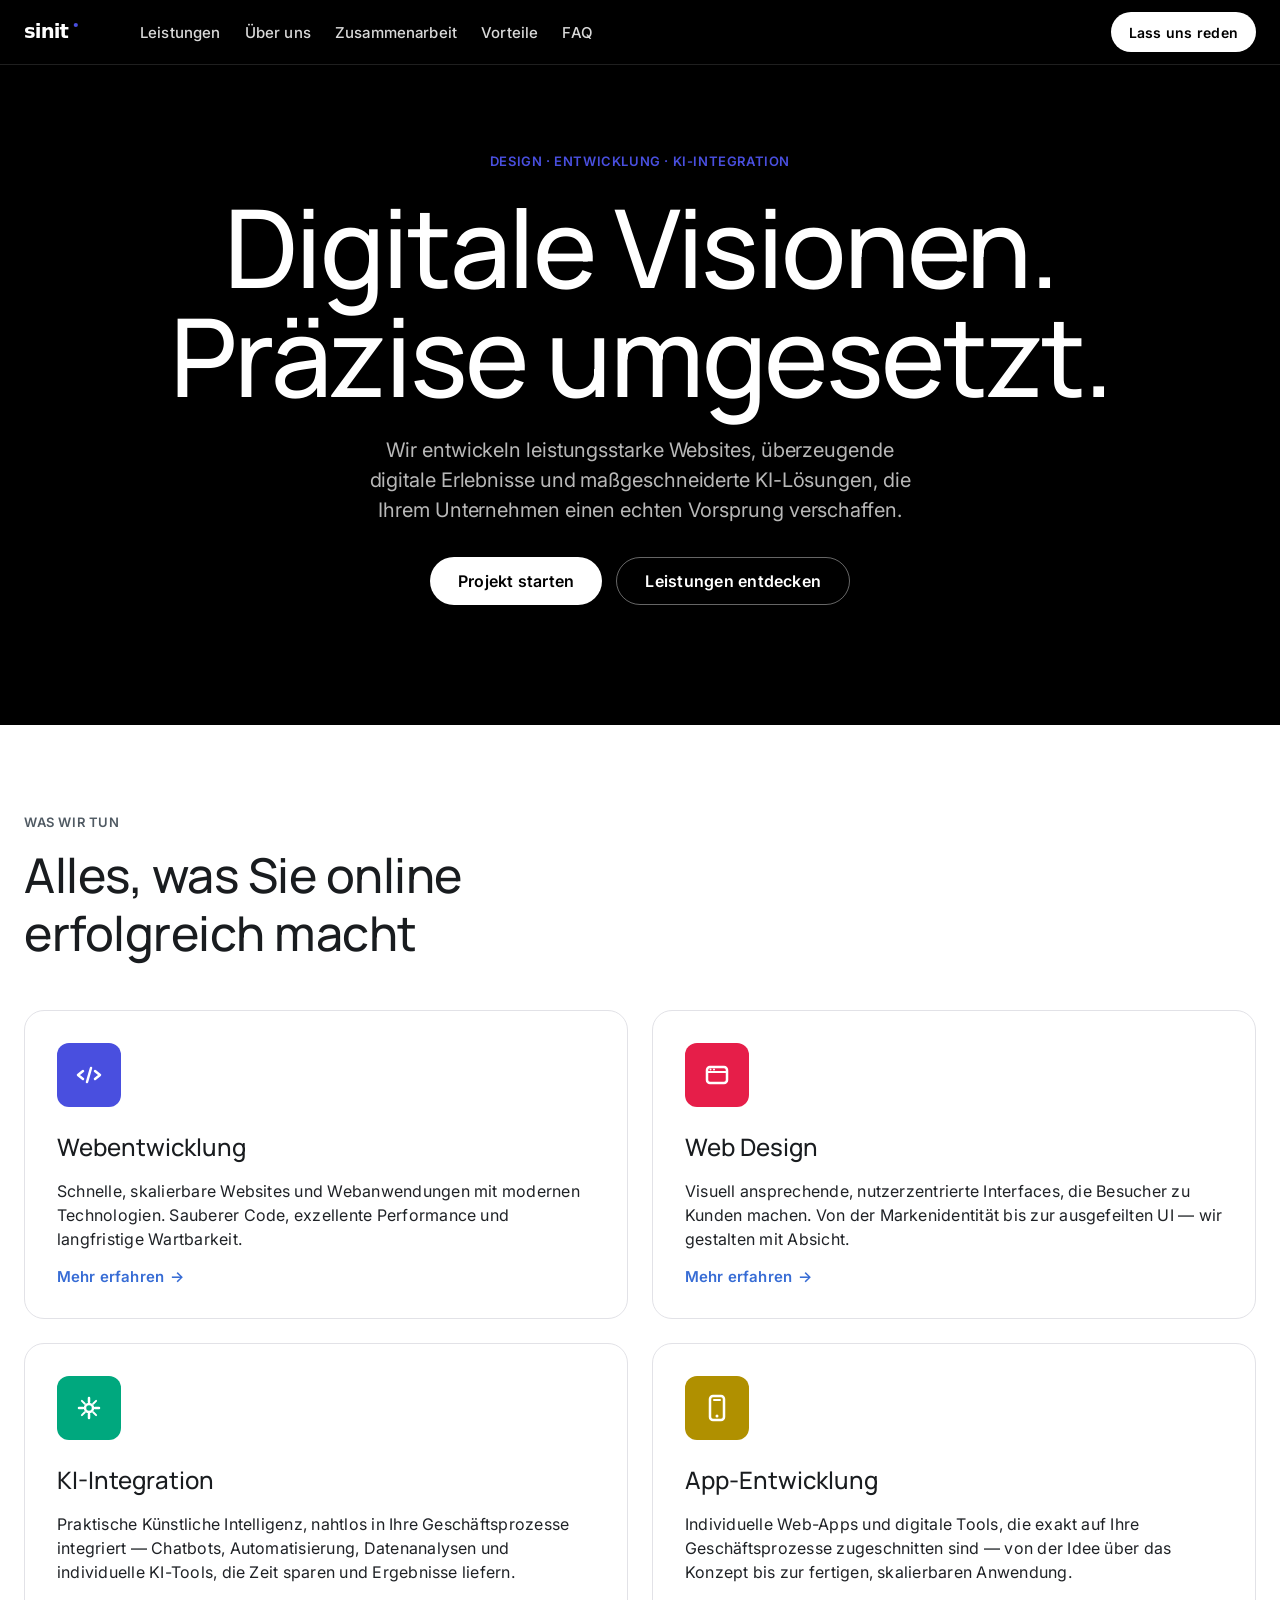
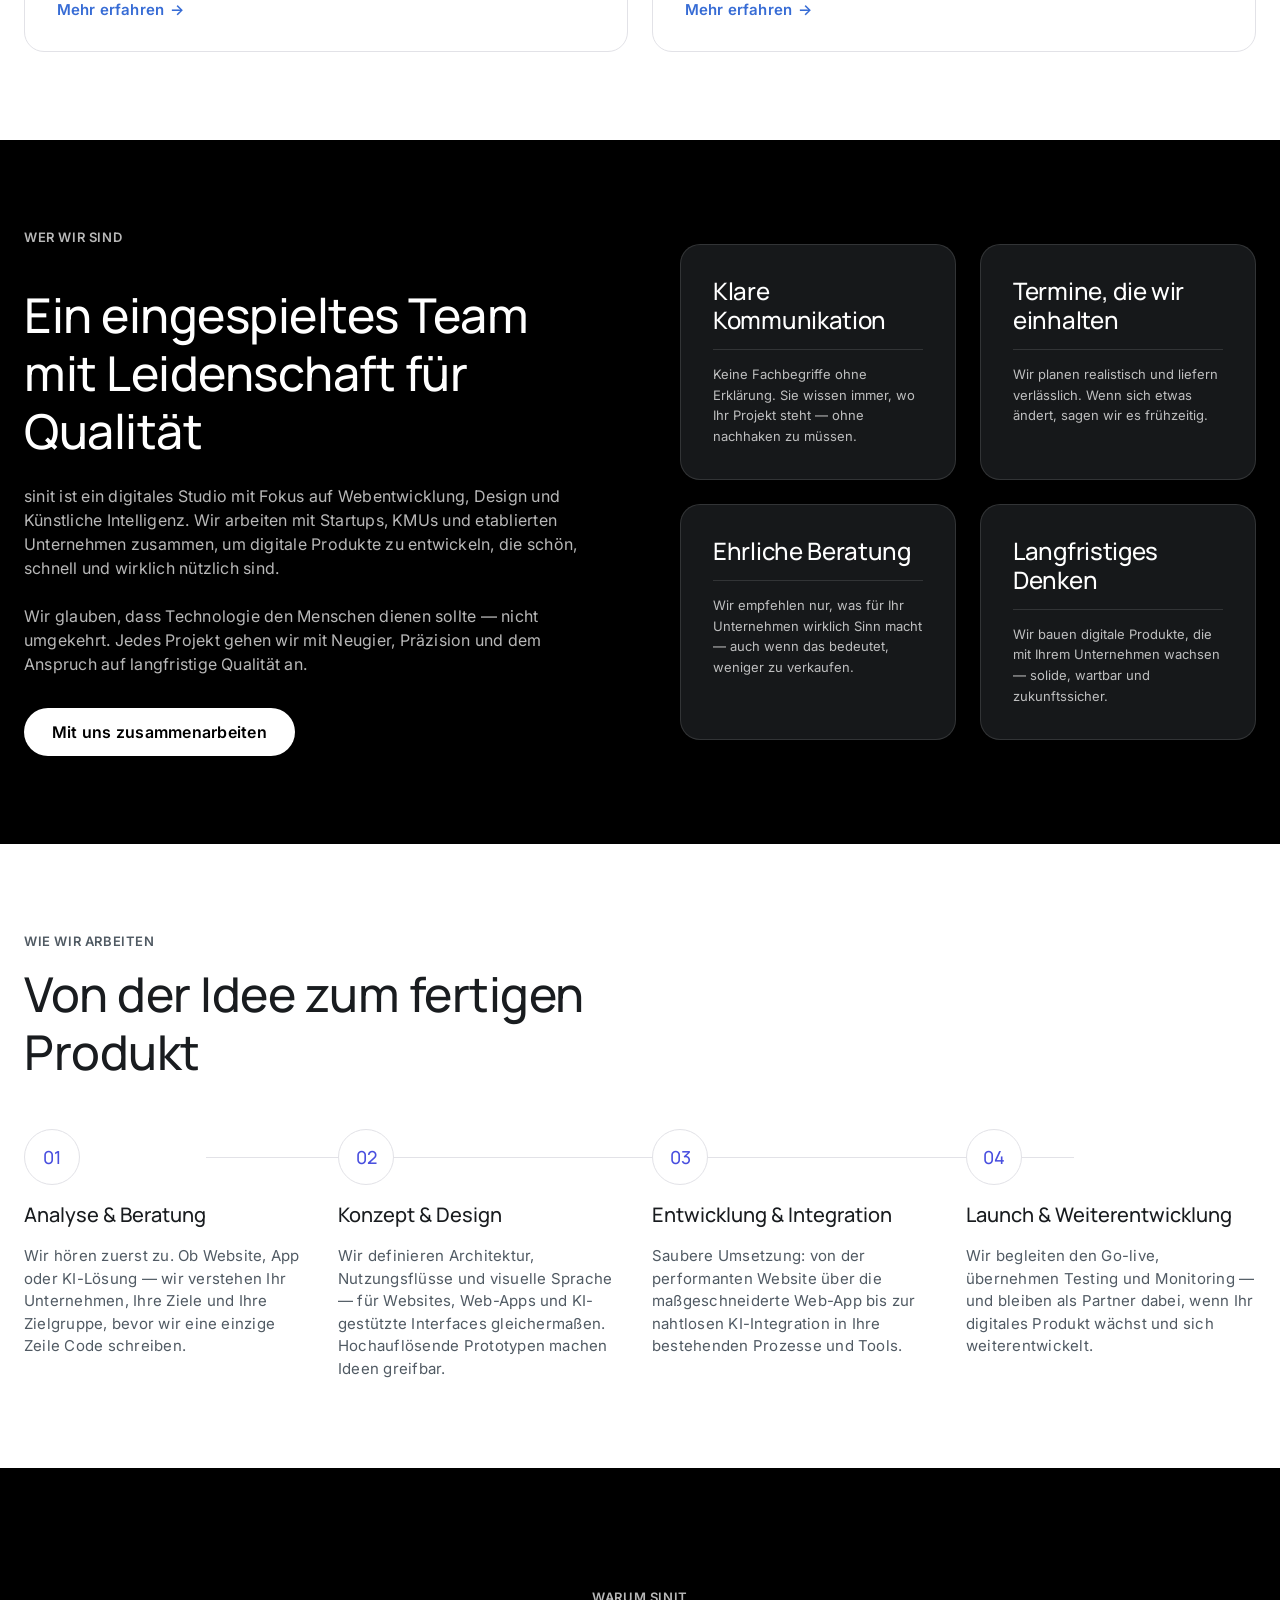
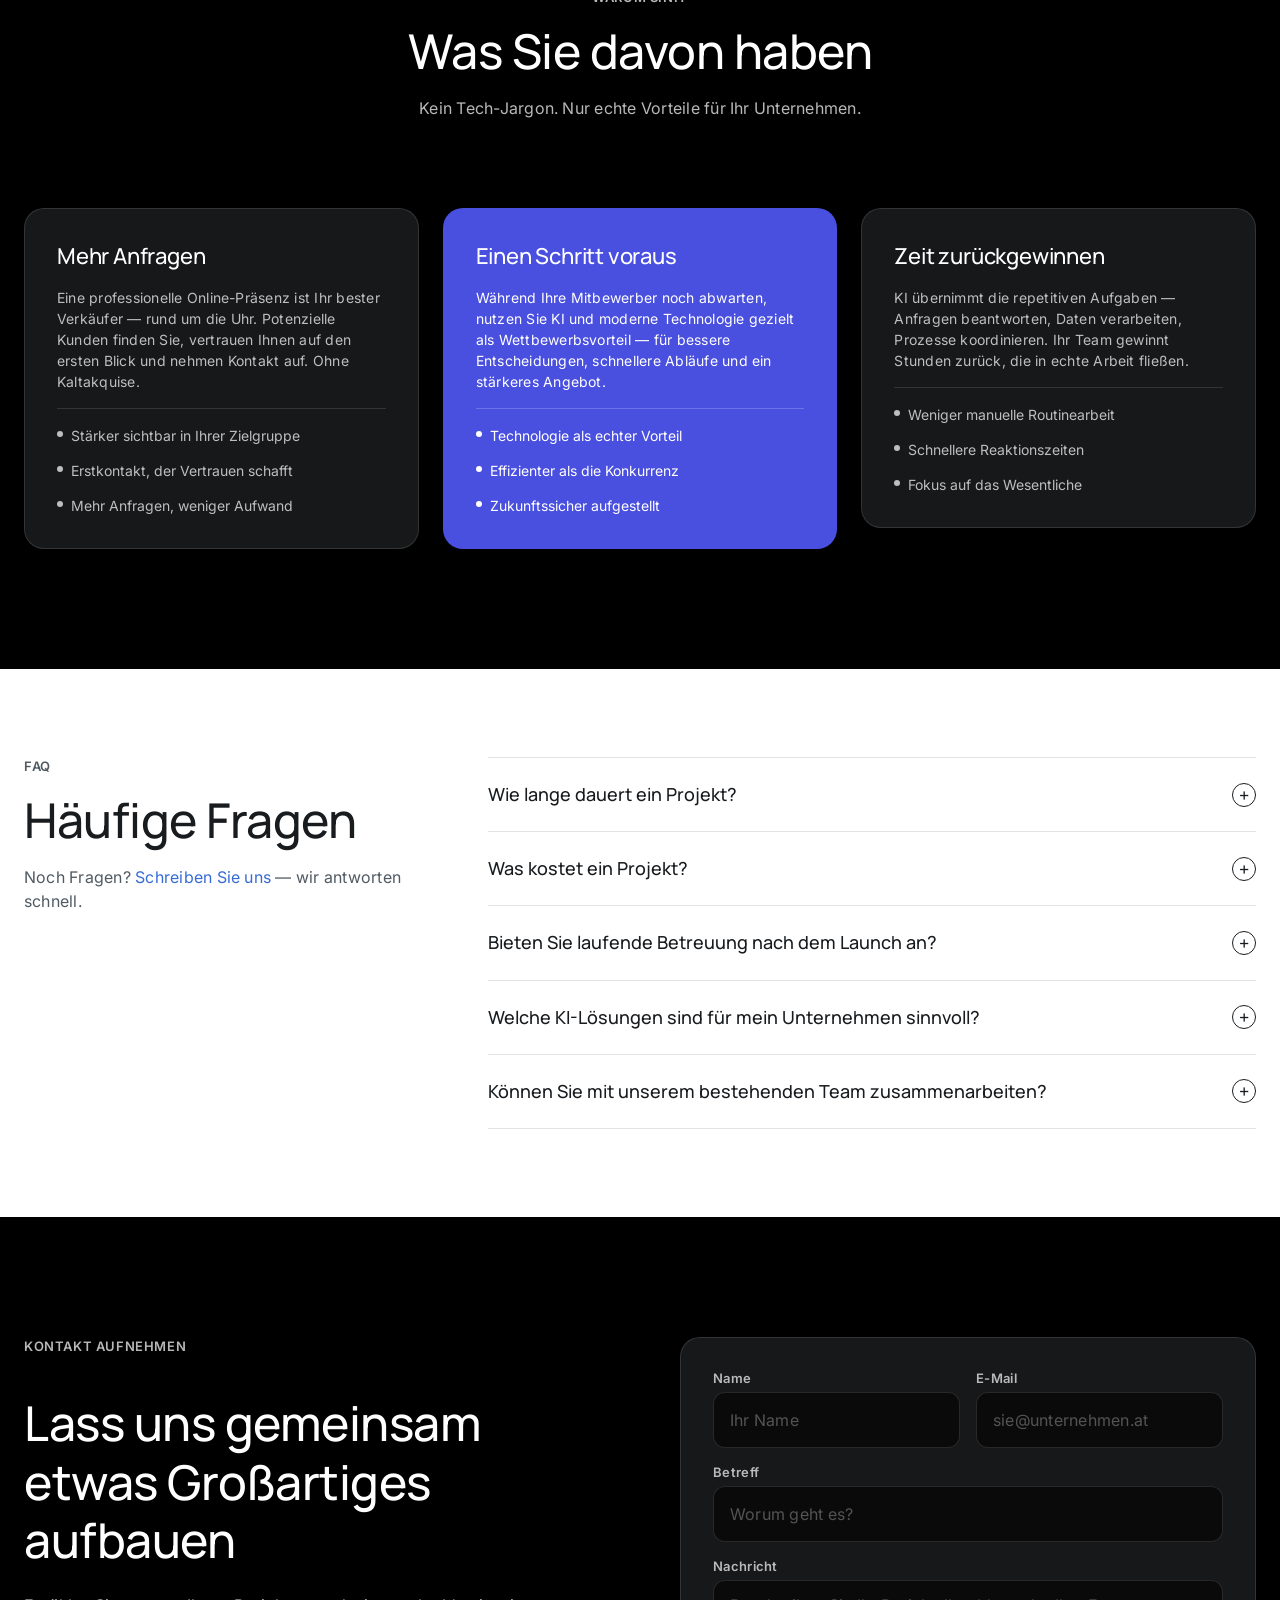
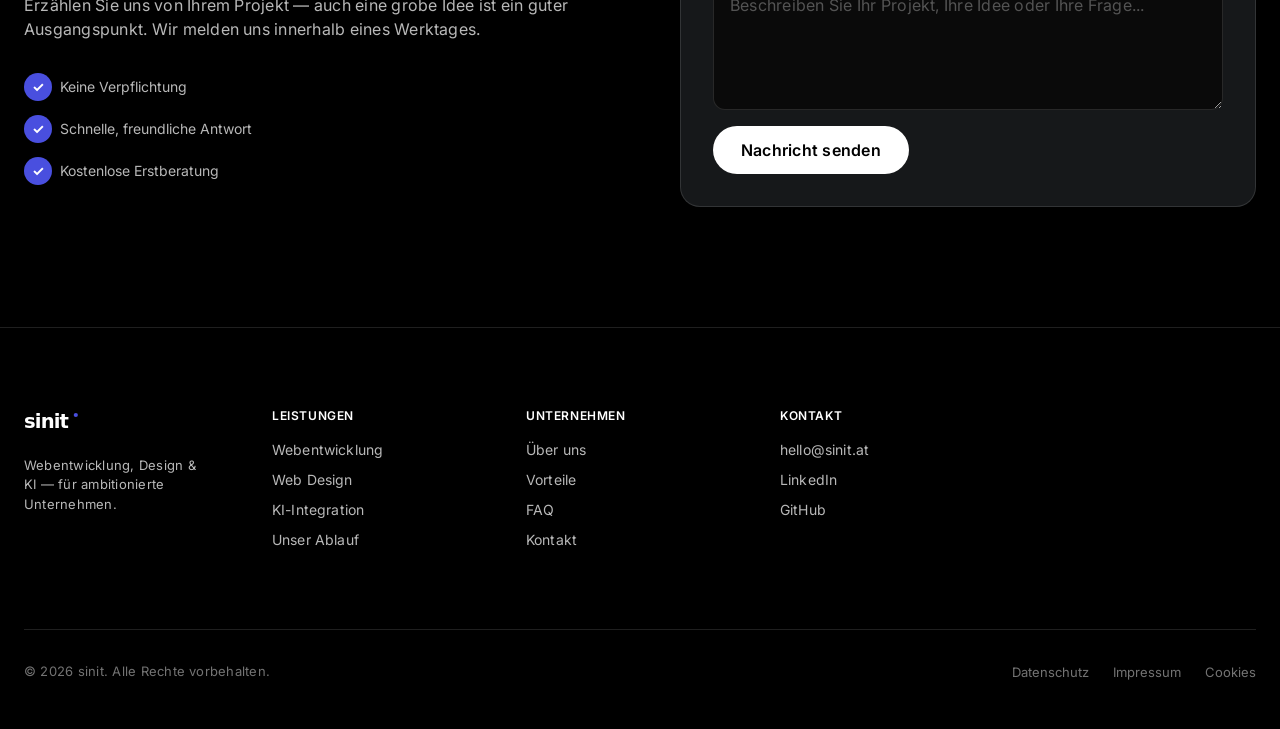
==== index.html @ e1112957 "added cursor animation" ====
<!doctype html>
<html lang="de">
  <head>
    <meta charset="UTF-8" />
    <meta name="viewport" content="width=device-width, initial-scale=1.0" />
    <meta
      name="description"
      content="sinit — Webentwicklung, Web Design &amp; KI-Integration für Unternehmen. Wir entwickeln schnelle, hochwertige digitale Produkte mit modernster Technologie und künstlicher Intelligenz."
    />

    <title>sinit · Webentwicklung, Design &amp; KI-Integration</title>

    <link rel="icon" type="image/svg+xml" href="assets/logo-sinit-glyph.svg" />

    <!-- Google Fonts -->
    <link rel="preconnect" href="https://fonts.googleapis.com" />
    <link rel="preconnect" href="https://fonts.gstatic.com" crossorigin />
    <link
      href="https://fonts.googleapis.com/css2?family=Manrope:wght@400;500;600;700&family=Inter:wght@400;500;600;700&display=swap"
      rel="stylesheet"
    />

    <!-- Compiled SCSS -->
    <link rel="stylesheet" href="scss/main.css" />
  </head>
  <body>
    <!-- ===================================================================
       NAVBAR
    ==================================================================== -->
    <header class="navbar" role="banner">
      <div class="navbar__inner">
        <a href="#" class="navbar__brand" aria-label="sinit Startseite">
          <img
            src="assets/logo-sinit-light.svg"
            alt="sinit"
            class="navbar__logo"
          />
        </a>

        <nav class="navbar__nav" aria-label="Hauptnavigation">
          <a href="#services" class="navbar__link">Leistungen</a>
          <a href="#about" class="navbar__link">Über uns</a>
          <a href="#process" class="navbar__link">Zusammenarbeit</a>
          <a href="#vorteile" class="navbar__link">Vorteile</a>
          <a href="#faq" class="navbar__link">FAQ</a>
        </nav>

        <div class="navbar__actions">
          <a
            href="#contact"
            class="btn btn--primary"
            style="height: 40px; padding: 0 18px; font-size: 14px"
          >
            Lass uns reden
          </a>
        </div>

        <button
          class="navbar__hamburger"
          aria-label="Navigation öffnen"
          aria-expanded="false"
          aria-controls="mobile-drawer"
        >
          <span></span>
          <span></span>
          <span></span>
        </button>
      </div>

      <!-- Mobile drawer -->
      <div
        class="navbar__drawer"
        id="mobile-drawer"
        role="dialog"
        aria-label="Mobile Navigation"
      >
        <a href="#services" class="navbar__link">Leistungen</a>
        <a href="#about" class="navbar__link">Über uns</a>
        <a href="#process" class="navbar__link">Zusammenarbeit</a>
        <a href="#vorteile" class="navbar__link">Vorteile</a>
        <a href="#faq" class="navbar__link">FAQ</a>
        <div class="navbar__actions-mobile">
          <a
            href="#contact"
            class="btn btn--primary"
            style="width: 100%; justify-content: center"
            >Lass uns reden</a
          >
        </div>
      </div>
    </header>

    <!-- ===================================================================
       HERO
    ==================================================================== -->
    <section class="hero" aria-labelledby="hero-title">
      <div class="hero__inner">
        <div class="hero__left">
          <span class="hero__eyebrow"
            >Design · Entwicklung · KI-Integration</span
          >

          <h1 class="hero__title" id="hero-title">
            Digitale Visionen.<br />Präzise umgesetzt.
          </h1>

          <p class="hero__subtitle">
            Wir entwickeln leistungsstarke Websites, überzeugende digitale
            Erlebnisse und maßgeschneiderte KI-Lösungen, die Ihrem Unternehmen
            einen echten Vorsprung verschaffen.
          </p>

          <div class="hero__ctas">
            <a href="#contact" class="btn btn--primary">Projekt starten</a>
            <a href="#services" class="btn btn--outline-dark"
              >Leistungen entdecken</a
            >
          </div>
        </div>
      </div>
    </section>

    <!-- ===================================================================
       SERVICES
    ==================================================================== -->
    <section class="services" id="services" aria-labelledby="services-title">
      <div class="container">
        <div class="services__header animate-fade-up">
          <p class="eyebrow eyebrow--light">Was wir tun</p>
          <h2 id="services-title">Alles, was Sie online erfolgreich macht</h2>
        </div>

        <div class="services__grid animate-stagger">
          <!-- Web Development -->
          <article class="services__card">
            <div class="glyph-box glyph-box--cobalt" aria-hidden="true">
              <svg viewBox="0 0 28 28" xmlns="http://www.w3.org/2000/svg">
                <polyline
                  points="8,10 3,14 8,18"
                  stroke="white"
                  stroke-width="2.5"
                  fill="none"
                  stroke-linecap="round"
                  stroke-linejoin="round"
                />
                <polyline
                  points="20,10 25,14 20,18"
                  stroke="white"
                  stroke-width="2.5"
                  fill="none"
                  stroke-linecap="round"
                  stroke-linejoin="round"
                />
                <line
                  x1="16"
                  y1="7"
                  x2="12"
                  y2="21"
                  stroke="white"
                  stroke-width="2.5"
                  stroke-linecap="round"
                />
              </svg>
            </div>
            <h4>Webentwicklung</h4>
            <p>
              Schnelle, skalierbare Websites und Webanwendungen mit modernen
              Technologien. Sauberer Code, exzellente Performance und
              langfristige Wartbarkeit.
            </p>
            <a href="#contact" class="services__card-link">Mehr erfahren</a>
          </article>

          <!-- Web Design -->
          <article class="services__card">
            <div class="glyph-box glyph-box--pink" aria-hidden="true">
              <svg viewBox="0 0 28 28" xmlns="http://www.w3.org/2000/svg">
                <rect
                  x="4"
                  y="6"
                  width="20"
                  height="16"
                  rx="3"
                  stroke="white"
                  stroke-width="2.5"
                  fill="none"
                />
                <line
                  x1="4"
                  y1="11"
                  x2="24"
                  y2="11"
                  stroke="white"
                  stroke-width="2"
                  stroke-linecap="round"
                />
                <circle cx="7.5" cy="8.5" r="1" fill="white" />
                <circle cx="11" cy="8.5" r="1" fill="white" />
              </svg>
            </div>
            <h4>Web Design</h4>
            <p>
              Visuell ansprechende, nutzerzentrierte Interfaces, die Besucher zu
              Kunden machen. Von der Markenidentität bis zur ausgefeilten UI —
              wir gestalten mit Absicht.
            </p>
            <a href="#contact" class="services__card-link">Mehr erfahren</a>
          </article>

          <!-- KI-Integration -->
          <article class="services__card">
            <div class="glyph-box glyph-box--teal" aria-hidden="true">
              <svg viewBox="0 0 28 28" xmlns="http://www.w3.org/2000/svg">
                <circle
                  cx="14"
                  cy="14"
                  r="4"
                  stroke="white"
                  stroke-width="2.5"
                  fill="none"
                />
                <line
                  x1="14"
                  y1="4"
                  x2="14"
                  y2="8"
                  stroke="white"
                  stroke-width="2.5"
                  stroke-linecap="round"
                />
                <line
                  x1="14"
                  y1="20"
                  x2="14"
                  y2="24"
                  stroke="white"
                  stroke-width="2.5"
                  stroke-linecap="round"
                />
                <line
                  x1="4"
                  y1="14"
                  x2="8"
                  y2="14"
                  stroke="white"
                  stroke-width="2.5"
                  stroke-linecap="round"
                />
                <line
                  x1="20"
                  y1="14"
                  x2="24"
                  y2="14"
                  stroke="white"
                  stroke-width="2.5"
                  stroke-linecap="round"
                />
                <line
                  x1="6.9"
                  y1="6.9"
                  x2="9.8"
                  y2="9.8"
                  stroke="white"
                  stroke-width="2"
                  stroke-linecap="round"
                />
                <line
                  x1="18.2"
                  y1="18.2"
                  x2="21.1"
                  y2="21.1"
                  stroke="white"
                  stroke-width="2"
                  stroke-linecap="round"
                />
                <line
                  x1="21.1"
                  y1="6.9"
                  x2="18.2"
                  y2="9.8"
                  stroke="white"
                  stroke-width="2"
                  stroke-linecap="round"
                />
                <line
                  x1="9.8"
                  y1="18.2"
                  x2="6.9"
                  y2="21.1"
                  stroke="white"
                  stroke-width="2"
                  stroke-linecap="round"
                />
              </svg>
            </div>
            <h4>KI-Integration</h4>
            <p>
              Praktische Künstliche Intelligenz, nahtlos in Ihre
              Geschäftsprozesse integriert — Chatbots, Automatisierung,
              Datenanalysen und individuelle KI-Tools, die Zeit sparen und
              Ergebnisse liefern.
            </p>
            <a href="#contact" class="services__card-link">Mehr erfahren</a>
          </article>

          <!-- App-Entwicklung -->
          <article class="services__card">
            <div class="glyph-box glyph-box--yellow" aria-hidden="true">
              <svg viewBox="0 0 28 28" xmlns="http://www.w3.org/2000/svg">
                <rect
                  x="7"
                  y="2"
                  width="14"
                  height="24"
                  rx="3"
                  stroke="white"
                  stroke-width="2.5"
                  fill="none"
                />
                <line
                  x1="11"
                  y1="6"
                  x2="17"
                  y2="6"
                  stroke="white"
                  stroke-width="2"
                  stroke-linecap="round"
                />
                <circle cx="14" cy="22" r="1.5" fill="white" />
              </svg>
            </div>
            <h4>App-Entwicklung</h4>
            <p>
              Individuelle Web-Apps und digitale Tools, die exakt auf Ihre
              Geschäftsprozesse zugeschnitten sind — von der Idee über das
              Konzept bis zur fertigen, skalierbaren Anwendung.
            </p>
            <a href="#contact" class="services__card-link">Mehr erfahren</a>
          </article>
        </div>
      </div>
    </section>

    <!-- ===================================================================
       ABOUT
    ==================================================================== -->
    <section class="about" id="about" aria-labelledby="about-title">
      <div class="about__inner">
        <div class="about__content animate-fade-up">
          <p class="eyebrow eyebrow--dark">Wer wir sind</p>
          <h2 id="about-title">
            Ein eingespieltes Team mit Leidenschaft für Qualität
          </h2>
          <p>
            sinit ist ein digitales Studio mit Fokus auf Webentwicklung, Design
            und Künstliche Intelligenz. Wir arbeiten mit Startups, KMUs und
            etablierten Unternehmen zusammen, um digitale Produkte zu
            entwickeln, die schön, schnell und wirklich nützlich sind.
          </p>
          <p>
            Wir glauben, dass Technologie den Menschen dienen sollte — nicht
            umgekehrt. Jedes Projekt gehen wir mit Neugier, Präzision und dem
            Anspruch auf langfristige Qualität an.
          </p>
          <a
            href="#contact"
            class="btn btn--primary"
            style="align-self: flex-start; margin-top: 8px"
          >
            Mit uns zusammenarbeiten
          </a>
        </div>

        <div class="about__stats animate-stagger" aria-label="Unser Versprechen">
          <div class="about__stat">
            <div class="about__stat-value">Klare Kommunikation</div>
            <div class="about__stat-label">Keine Fachbegriffe ohne Erklärung. Sie wissen immer, wo Ihr Projekt steht — ohne nachhaken zu müssen.</div>
          </div>
          <div class="about__stat">
            <div class="about__stat-value">Termine, die wir einhalten</div>
            <div class="about__stat-label">Wir planen realistisch und liefern verlässlich. Wenn sich etwas ändert, sagen wir es frühzeitig.</div>
          </div>
          <div class="about__stat">
            <div class="about__stat-value">Ehrliche Beratung</div>
            <div class="about__stat-label">Wir empfehlen nur, was für Ihr Unternehmen wirklich Sinn macht — auch wenn das bedeutet, weniger zu verkaufen.</div>
          </div>
          <div class="about__stat">
            <div class="about__stat-value">Langfristiges Denken</div>
            <div class="about__stat-label">Wir bauen digitale Produkte, die mit Ihrem Unternehmen wachsen — solide, wartbar und zukunftssicher.</div>
          </div>
        </div>
      </div>
    </section>

    <!-- ===================================================================
       PROCESS
    ==================================================================== -->
    <section class="process" id="process" aria-labelledby="process-title">
      <div class="container">
        <div class="process__header animate-fade-up">
          <p class="eyebrow eyebrow--light">Wie wir arbeiten</p>
          <h2 id="process-title">Von der Idee zum fertigen Produkt</h2>
        </div>

        <div class="process__steps animate-stagger">
          <div class="process__step">
            <div class="process__step-number" aria-hidden="true">01</div>
            <h5 class="process__step-title">Analyse &amp; Beratung</h5>
            <p class="process__step-body">
              Wir hören zuerst zu. Ob Website, App oder KI-Lösung — wir
              verstehen Ihr Unternehmen, Ihre Ziele und Ihre Zielgruppe, bevor
              wir eine einzige Zeile Code schreiben.
            </p>
          </div>

          <div class="process__step">
            <div class="process__step-number" aria-hidden="true">02</div>
            <h5 class="process__step-title">Konzept &amp; Design</h5>
            <p class="process__step-body">
              Wir definieren Architektur, Nutzungsflüsse und visuelle Sprache —
              für Websites, Web-Apps und KI-gestützte Interfaces gleichermaßen.
              Hochauflösende Prototypen machen Ideen greifbar.
            </p>
          </div>

          <div class="process__step">
            <div class="process__step-number" aria-hidden="true">03</div>
            <h5 class="process__step-title">Entwicklung &amp; Integration</h5>
            <p class="process__step-body">
              Saubere Umsetzung: von der performanten Website über die
              maßgeschneiderte Web-App bis zur nahtlosen KI-Integration in Ihre
              bestehenden Prozesse und Tools.
            </p>
          </div>

          <div class="process__step">
            <div class="process__step-number" aria-hidden="true">04</div>
            <h5 class="process__step-title">Launch &amp; Weiterentwicklung</h5>
            <p class="process__step-body">
              Wir begleiten den Go-live, übernehmen Testing und Monitoring — und
              bleiben als Partner dabei, wenn Ihr digitales Produkt wächst und
              sich weiterentwickelt.
            </p>
          </div>
        </div>
      </div>
    </section>

    <!-- ===================================================================
       VORTEILE
    ==================================================================== -->
    <section class="pricing" id="vorteile" aria-labelledby="vorteile-title">
      <div class="pricing__header animate-fade-up">
        <p class="eyebrow eyebrow--dark">Warum sinit</p>
        <h2 id="vorteile-title">Was Sie davon haben</h2>
        <p>Kein Tech-Jargon. Nur echte Vorteile für Ihr Unternehmen.</p>
      </div>

      <div class="pricing__grid animate-stagger">
        <!-- Mehr Anfragen -->
        <div class="pricing__card">
          <div class="pricing__card-name">Mehr Anfragen</div>
          <p class="pricing__card-desc">
            Eine professionelle Online-Präsenz ist Ihr bester Verkäufer — rund
            um die Uhr. Potenzielle Kunden finden Sie, vertrauen Ihnen auf den
            ersten Blick und nehmen Kontakt auf. Ohne Kaltakquise.
          </p>
          <div class="pricing__card-divider"></div>
          <ul class="pricing__card-features">
            <li class="pricing__card-feature">
              Stärker sichtbar in Ihrer Zielgruppe
            </li>
            <li class="pricing__card-feature">
              Erstkontakt, der Vertrauen schafft
            </li>
            <li class="pricing__card-feature">
              Mehr Anfragen, weniger Aufwand
            </li>
          </ul>
        </div>

        <div class="pricing__card pricing__card--featured"">
          <div class="pricing__card-name">Einen Schritt voraus</div>
          <p class="pricing__card-desc">
            Während Ihre Mitbewerber noch abwarten, nutzen Sie KI und moderne
            Technologie gezielt als Wettbewerbsvorteil — für bessere
            Entscheidungen, schnellere Abläufe und ein stärkeres Angebot.
          </p>
          <div class="pricing__card-divider"></div>
          <ul class="pricing__card-features">
            <li class="pricing__card-feature">
              Technologie als echter Vorteil
            </li>
            <li class="pricing__card-feature">
              Effizienter als die Konkurrenz
            </li>
            <li class="pricing__card-feature">Zukunftssicher aufgestellt</li>
          </ul>
        </div>

        <div class="pricing__card">
          <div class="pricing__card-name">Zeit zurückgewinnen</div>
          <p class="pricing__card-desc">
            KI übernimmt die repetitiven Aufgaben — Anfragen beantworten, Daten
            verarbeiten, Prozesse koordinieren. Ihr Team gewinnt Stunden zurück,
            die in echte Arbeit fließen.
          </p>
          <div class="pricing__card-divider"></div>
          <ul class="pricing__card-features">
            <li class="pricing__card-feature">
              Weniger manuelle Routinearbeit
            </li>
            <li class="pricing__card-feature">Schnellere Reaktionszeiten</li>
            <li class="pricing__card-feature">Fokus auf das Wesentliche</li>
          </ul>
        </div>
      </div>
    </section>

    <section class="faq" id="faq" aria-labelledby="faq-title">
      <div class="faq__inner">
        <div class="faq__header animate-fade-up">
          <p class="eyebrow eyebrow--light">FAQ</p>
          <h2 id="faq-title">Häufige Fragen</h2>
          <p style="margin-top: 16px; color: #505a63">
            Noch Fragen? <a href="#contact">Schreiben Sie uns</a> — wir
            antworten schnell.
          </p>
        </div>

        <div class="faq__list animate-stagger" role="list">
          <div class="faq__item" role="listitem">
            <button
              class="faq__question"
              aria-expanded="false"
              aria-controls="faq-a1"
            >
              Wie lange dauert ein Projekt?
              <span class="faq__question-icon" aria-hidden="true"></span>
            </button>
            <div class="faq__answer" id="faq-a1" role="region">
              <div class="faq__answer-inner">
                Das hängt vom Umfang ab. Eine einfache Website ist oft in 2–3
                Wochen fertig. Komplexere Web-Apps oder KI-Integrationen dauern
                je nach Anforderungen 4–10 Wochen. Nach unserem ersten Gespräch
                erhalten Sie eine realistische Einschätzung — ohne
                Überraschungen.
              </div>
            </div>
          </div>

          <div class="faq__item" role="listitem">
            <button
              class="faq__question"
              aria-expanded="false"
              aria-controls="faq-a2"
            >
              Was kostet ein Projekt?
              <span class="faq__question-icon" aria-hidden="true"></span>
            </button>
            <div class="faq__answer" id="faq-a2" role="region">
              <div class="faq__answer-inner">
                Kein Projekt ist wie das andere, daher gibt es bei uns keine
                starren Pakete. Wir erstellen nach dem ersten Gespräch ein
                individuelles Angebot, das genau auf Ihren Bedarf und Ihr
                Budget zugeschnitten ist. Schreiben Sie uns — der erste
                Austausch ist kostenlos und unverbindlich.
              </div>
            </div>
          </div>

          <div class="faq__item" role="listitem">
            <button
              class="faq__question"
              aria-expanded="false"
              aria-controls="faq-a3"
            >
              Bieten Sie laufende Betreuung nach dem Launch an?
              <span class="faq__question-icon" aria-hidden="true"></span>
            </button>
            <div class="faq__answer" id="faq-a3" role="region">
              <div class="faq__answer-inner">
                Ja. Viele unserer Kunden arbeiten langfristig mit uns zusammen.
                Wir bieten laufende Betreuung für Updates, Weiterentwicklungen,
                Performance-Monitoring und Support — flexibel nach Bedarf oder
                im Rahmen eines monatlichen Retainers.
              </div>
            </div>
          </div>

          <div class="faq__item" role="listitem">
            <button
              class="faq__question"
              aria-expanded="false"
              aria-controls="faq-a4"
            >
              Welche KI-Lösungen sind für mein Unternehmen sinnvoll?
              <span class="faq__question-icon" aria-hidden="true"></span>
            </button>
            <div class="faq__answer" id="faq-a4" role="region">
              <div class="faq__answer-inner">
                Das klären wir gemeinsam. Mögliche Einsatzbereiche sind
                automatisierte Kundenkommunikation, interne Wissensassistenten,
                Dokumentenverarbeitung oder smarte Auswertungen. Wir empfehlen
                nur, was in Ihrem konkreten Alltag wirklich einen Unterschied
                macht — und sagen ehrlich, wenn etwas keinen Sinn ergibt.
              </div>
            </div>
          </div>

          <div class="faq__item" role="listitem">
            <button
              class="faq__question"
              aria-expanded="false"
              aria-controls="faq-a5"
            >
              Können Sie mit unserem bestehenden Team zusammenarbeiten?
              <span class="faq__question-icon" aria-hidden="true"></span>
            </button>
            <div class="faq__answer" id="faq-a5" role="region">
              <div class="faq__answer-inner">
                Absolut. Wir integrieren uns unkompliziert in bestehende Teams
                und Strukturen — ob als verlängerter Arm Ihrer IT-Abteilung,
                als Designpartner oder als eigenständiges Projektteam. Wir
                passen uns Ihren Tools, Prozessen und Ihrem
                Kommunikationsstil an.
              </div>
            </div>
          </div>
        </div>
      </div>
    </section>

    <section class="contact" id="contact" aria-labelledby="contact-title">
      <div class="contact__inner">
        <div class="contact__content animate-fade-up">
          <p class="eyebrow eyebrow--dark">Kontakt aufnehmen</p>
          <h2 id="contact-title">
            Lass uns gemeinsam etwas Großartiges aufbauen
          </h2>
          <p>
            Erzählen Sie uns von Ihrem Projekt — auch eine grobe Idee ist ein
            guter Ausgangspunkt. Wir melden uns innerhalb eines Werktages.
          </p>

          <div class="contact__trust">
            <div class="contact__trust-item">Keine Verpflichtung</div>
            <div class="contact__trust-item">Schnelle, freundliche Antwort</div>
            <div class="contact__trust-item">Kostenlose Erstberatung</div>
          </div>
        </div>

        <form class="contact__form animate-fade-up" style="transition-delay:0.15s" novalidate>
          <div class="contact__form-row">
            <div class="contact__form-group">
              <label for="contact-name">Name</label>
              <input
                type="text"
                id="contact-name"
                name="name"
                class="text-input"
                placeholder="Ihr Name"
                required
              />
            </div>
            <div class="contact__form-group">
              <label for="contact-email">E-Mail</label>
              <input
                type="email"
                id="contact-email"
                name="email"
                class="text-input"
                placeholder="sie@unternehmen.at"
                required
              />
            </div>
          </div>
          <div class="contact__form-group">
            <label for="contact-subject">Betreff</label>
            <input
              type="text"
              id="contact-subject"
              name="subject"
              class="text-input"
              placeholder="Worum geht es?"
            />
          </div>
          <div class="contact__form-group">
            <label for="contact-message">Nachricht</label>
            <textarea
              id="contact-message"
              name="message"
              class="text-input"
              placeholder="Beschreiben Sie Ihr Projekt, Ihre Idee oder Ihre Frage..."
              rows="5"
              required
            ></textarea>
          </div>
          <button
            type="submit"
            class="btn btn--primary"
            style="align-self: flex-start"
          >
            Nachricht senden
          </button>
        </form>
      </div>
    </section>
    <footer class="footer" role="contentinfo">
      <div class="footer__inner">
        <div class="footer__top">
          <div>
            <a href="#" class="footer__brand" aria-label="sinit Startseite">
              <img
                src="assets/logo-sinit-light.svg"
                alt="sinit"
                class="footer__logo"
              />
            </a>
            <p class="footer__tagline">
              Webentwicklung, Design &amp; KI — für ambitionierte Unternehmen.
            </p>
          </div>

          <div class="footer__cols">
            <div>
              <div class="footer__col-title">Leistungen</div>
              <ul class="footer__col-list">
                <li>
                  <a href="#services" class="footer__col-link"
                    >Webentwicklung</a
                  >
                </li>
                <li>
                  <a href="#services" class="footer__col-link">Web Design</a>
                </li>
                <li>
                  <a href="#services" class="footer__col-link"
                    >KI-Integration</a
                  >
                </li>
                <li>
                  <a href="#process" class="footer__col-link">Unser Ablauf</a>
                </li>
              </ul>
            </div>

            <div>
              <div class="footer__col-title">Unternehmen</div>
              <ul class="footer__col-list">
                <li><a href="#about" class="footer__col-link">Über uns</a></li>
                <li>
                  <a href="#vorteile" class="footer__col-link">Vorteile</a>
                </li>
                <li><a href="#faq" class="footer__col-link">FAQ</a></li>
                <li><a href="#contact" class="footer__col-link">Kontakt</a></li>
              </ul>
            </div>


            <div>
              <div class="footer__col-title">Kontakt</div>
              <ul class="footer__col-list">
                <li>
                  <a href="mailto:hello@sinit.at" class="footer__col-link"
                    >hello@sinit.at</a
                  >
                </li>
                <li><a href="#" class="footer__col-link">LinkedIn</a></li>
                <li><a href="#" class="footer__col-link">GitHub</a></li>
              </ul>
            </div>
          </div>
        </div>

        <div class="footer__divider"></div>

        <div class="footer__bottom">
          <p class="footer__copy">© 2026 sinit. Alle Rechte vorbehalten.</p>
          <nav class="footer__legal-links" aria-label="Rechtliches">
            <a href="#" class="footer__legal-link">Datenschutz</a>
            <a href="#" class="footer__legal-link">Impressum</a>
            <a href="#" class="footer__legal-link">Cookies</a>
          </nav>
        </div>
      </div>
    </footer>

    <div class="cursor-dot" aria-hidden="true"></div>
    <script src="js/main.js"></script>
  </body>
</html>
---- scss/main.css ----
@charset "UTF-8";
@import url("https://fonts.googleapis.com/css2?family=Manrope:wght@400;500;600;700&family=Inter:wght@400;500;600;700&display=swap");
*,
*::before,
*::after {
  box-sizing: border-box;
  margin: 0;
  padding: 0;
}

html {
  font-family: "Inter", system-ui, sans-serif;
  color: #191c1f;
  scroll-behavior: smooth;
  -webkit-font-smoothing: antialiased;
  -moz-osx-font-smoothing: grayscale;
}

body {
  background: #000000;
  overflow-x: hidden;
}

img,
svg {
  display: block;
  max-width: 100%;
}

a {
  color: #376cd5;
  text-decoration: none;
}
a:hover {
  text-decoration: underline;
}

ul,
ol {
  list-style: none;
}

button {
  font-family: "Inter", system-ui, sans-serif;
  cursor: pointer;
  border: none;
  background: none;
}

.t-display-xxl {
  font-family: "Manrope", "Inter Display", system-ui, sans-serif;
  font-weight: 500;
  font-size: 136px;
  line-height: 1;
  letter-spacing: -2.72px;
}

.t-display-xl {
  font-family: "Manrope", "Inter Display", system-ui, sans-serif;
  font-weight: 500;
  font-size: 80px;
  line-height: 1;
  letter-spacing: -0.8px;
}

.t-display-lg {
  font-family: "Manrope", "Inter Display", system-ui, sans-serif;
  font-weight: 500;
  font-size: 48px;
  line-height: 1.21;
  letter-spacing: -0.48px;
}

.t-display-md {
  font-family: "Manrope", "Inter Display", system-ui, sans-serif;
  font-weight: 500;
  font-size: 40px;
  line-height: 1.2;
  letter-spacing: -0.4px;
}

.t-heading-lg {
  font-family: "Manrope", "Inter Display", system-ui, sans-serif;
  font-weight: 500;
  font-size: 32px;
  line-height: 1.19;
  letter-spacing: -0.32px;
}

.t-heading-md {
  font-family: "Manrope", "Inter Display", system-ui, sans-serif;
  font-weight: 500;
  font-size: 24px;
  line-height: 1.33;
}

.t-heading-sm {
  font-family: "Manrope", "Inter Display", system-ui, sans-serif;
  font-weight: 500;
  font-size: 20px;
  line-height: 1.4;
}

.t-body-lg {
  font-family: "Inter", system-ui, sans-serif;
  font-weight: 400;
  font-size: 18px;
  line-height: 1.56;
  letter-spacing: -0.09px;
}

.t-body-md {
  font-family: "Inter", system-ui, sans-serif;
  font-weight: 400;
  font-size: 16px;
  line-height: 1.5;
  letter-spacing: 0.24px;
}

.t-body-md-bold {
  font-family: "Inter", system-ui, sans-serif;
  font-weight: 600;
  font-size: 16px;
  line-height: 1.5;
  letter-spacing: 0.16px;
}

.t-body-sm {
  font-family: "Inter", system-ui, sans-serif;
  font-weight: 400;
  font-size: 14px;
  line-height: 1.43;
}

.t-button-lg {
  font-family: "Manrope", "Inter Display", system-ui, sans-serif;
  font-weight: 500;
  font-size: 20px;
  line-height: 1.4;
}

.t-button-md {
  font-family: "Inter", system-ui, sans-serif;
  font-weight: 600;
  font-size: 16px;
  line-height: 1.5;
  letter-spacing: 0.24px;
}

.t-button-sm {
  font-family: "Inter", system-ui, sans-serif;
  font-weight: 600;
  font-size: 14px;
  line-height: 1.43;
}

.t-caption {
  font-family: "Inter", system-ui, sans-serif;
  font-weight: 400;
  font-size: 13px;
  line-height: 1.4;
}

.t-link-emph {
  font-family: "Inter", system-ui, sans-serif;
  font-weight: 700;
  font-size: 16px;
  line-height: 1.5;
  letter-spacing: 0.24px;
}

h1 {
  font-family: "Manrope", "Inter Display", system-ui, sans-serif;
  font-weight: 500;
  font-size: clamp(48px, 8vw, 96px);
  line-height: 1;
  letter-spacing: -0.022em;
}

h2 {
  font-family: "Manrope", "Inter Display", system-ui, sans-serif;
  font-weight: 500;
  font-size: clamp(36px, 5vw, 48px);
  line-height: 1.21;
  letter-spacing: -0.48px;
}

h3 {
  font-family: "Manrope", "Inter Display", system-ui, sans-serif;
  font-weight: 500;
  font-size: 32px;
  line-height: 1.19;
  letter-spacing: -0.32px;
}

h4 {
  font-family: "Manrope", "Inter Display", system-ui, sans-serif;
  font-weight: 500;
  font-size: 24px;
  line-height: 1.33;
}

h5 {
  font-family: "Manrope", "Inter Display", system-ui, sans-serif;
  font-weight: 500;
  font-size: 20px;
  line-height: 1.4;
}

p {
  font-family: "Inter", system-ui, sans-serif;
  font-weight: 400;
  font-size: 16px;
  line-height: 1.5;
  letter-spacing: 0.24px;
  color: #1f2226;
}

small {
  font-family: "Inter", system-ui, sans-serif;
  font-size: 13px;
  line-height: 1.4;
  color: #505a63;
}

.btn {
  display: inline-flex;
  align-items: center;
  justify-content: center;
  gap: 8px;
  height: 48px;
  padding: 0 28px;
  border-radius: 9999px;
  font-family: "Inter", system-ui, sans-serif;
  font-weight: 600;
  font-size: 16px;
  letter-spacing: 0.24px;
  border: none;
  cursor: pointer;
  transition: background-color 0.15s ease, color 0.15s ease, border-color 0.15s ease;
  white-space: nowrap;
}
.btn--primary {
  background: #ffffff;
  color: #000000;
}
.btn--primary:hover {
  background: #c9c9cd;
  text-decoration: none;
}
.btn--dark {
  background: #000000;
  color: #ffffff;
}
.btn--dark:hover {
  background: #16181a;
  text-decoration: none;
}
.btn--soft {
  background: #f4f4f4;
  color: #191c1f;
}
.btn--soft:hover {
  background: #e2e2e7;
  text-decoration: none;
}
.btn--outline-light {
  background: #ffffff;
  color: #191c1f;
  border: 1px solid #191c1f;
}
.btn--outline-light:hover {
  background: #f4f4f4;
  text-decoration: none;
}
.btn--outline-dark {
  background: transparent;
  color: #ffffff;
  border: 1px solid rgba(255, 255, 255, 0.4);
}
.btn--outline-dark:hover {
  border-color: #ffffff;
  text-decoration: none;
}
.btn--sm {
  height: 36px;
  padding: 0 16px;
  font-size: 14px;
  background: #f4f4f4;
  color: #191c1f;
}
.btn--sm:hover {
  background: #e2e2e7;
}
.btn--primary-cobalt {
  background: #494fdf;
  color: #ffffff;
}
.btn--primary-cobalt:hover {
  background: #3a40c4;
  text-decoration: none;
}

.card {
  border-radius: 20px;
  padding: 32px;
}
.card--light {
  background: #ffffff;
  color: #191c1f;
  border: 1px solid #e2e2e7;
}
.card--dark {
  background: #16181a;
  color: #ffffff;
}
.card--featured {
  background: #494fdf;
  color: #ffffff;
}

.badge {
  display: inline-flex;
  align-items: center;
  padding: 4px 12px;
  border-radius: 9999px;
  font-size: 13px;
  line-height: 1.4;
}
.badge--tag {
  background: #f4f4f4;
  color: #191c1f;
}
.badge--feature {
  background: #494fdf;
  color: #ffffff;
}
.badge--dark {
  background: rgba(255, 255, 255, 0.1);
  color: #ffffff;
}

.text-input {
  height: 56px;
  padding: 14px 16px;
  border-radius: 12px;
  border: 1px solid #e2e2e7;
  background: #ffffff;
  color: #191c1f;
  font-family: "Inter", system-ui, sans-serif;
  font-size: 16px;
  letter-spacing: 0.24px;
  width: 100%;
  transition: outline 0.1s ease;
}
.text-input:focus {
  outline: 2px solid #494fdf;
  outline-offset: -1px;
}
.text-input::placeholder {
  color: #8d969e;
}

textarea.text-input {
  height: auto;
  min-height: 120px;
  padding: 14px 16px;
  resize: vertical;
}

.glyph-box {
  width: 64px;
  height: 64px;
  border-radius: 12px;
  display: flex;
  align-items: center;
  justify-content: center;
  flex-shrink: 0;
}
.glyph-box--teal {
  background: #00a87e;
}
.glyph-box--pink {
  background: #e61e49;
}
.glyph-box--green {
  background: #428619;
}
.glyph-box--blue {
  background: #007bc2;
}
.glyph-box--yellow {
  background: #b09000;
}
.glyph-box--cobalt {
  background: #494fdf;
}
.glyph-box--warning {
  background: #ec7e00;
}
.glyph-box svg {
  width: 28px;
  height: 28px;
  fill: rgba(255, 255, 255, 0.85);
}

.divider {
  height: 1px;
}
.divider--light {
  background: #e2e2e7;
}
.divider--dark {
  background: rgba(255, 255, 255, 0.12);
}
.divider--strong {
  background: #191c1f;
}

@keyframes sinit-fade-up {
  from {
    opacity: 0;
    transform: translateY(28px);
  }
  to {
    opacity: 1;
    transform: translateY(0);
  }
}
@keyframes sinit-fade-in {
  from {
    opacity: 0;
  }
  to {
    opacity: 1;
  }
}
.navbar {
  animation: sinit-fade-in 0.5s ease both;
}

.hero__eyebrow {
  animation: sinit-fade-up 0.6s ease both;
  animation-delay: 0.1s;
}

.hero__title {
  animation: sinit-fade-up 0.7s ease both;
  animation-delay: 0.22s;
}

.hero__subtitle {
  animation: sinit-fade-up 0.7s ease both;
  animation-delay: 0.38s;
}

.hero__ctas {
  animation: sinit-fade-up 0.6s ease both;
  animation-delay: 0.52s;
}

.hero__disclosure {
  animation: sinit-fade-up 0.6s ease both;
  animation-delay: 0.64s;
}

.animate-fade-up {
  opacity: 0;
  transform: translateY(28px);
  transition: opacity 0.65s ease, transform 0.65s ease;
}
.animate-fade-up.is-visible {
  opacity: 1;
  transform: translateY(0);
}

.animate-stagger > * {
  opacity: 0;
  transform: translateY(24px);
  transition: opacity 0.55s ease, transform 0.55s ease;
}
.animate-stagger.is-visible > *:nth-child(1) {
  opacity: 1;
  transform: translateY(0);
  transition-delay: 0s;
}
.animate-stagger.is-visible > *:nth-child(2) {
  opacity: 1;
  transform: translateY(0);
  transition-delay: 0.1s;
}
.animate-stagger.is-visible > *:nth-child(3) {
  opacity: 1;
  transform: translateY(0);
  transition-delay: 0.2s;
}
.animate-stagger.is-visible > *:nth-child(4) {
  opacity: 1;
  transform: translateY(0);
  transition-delay: 0.3s;
}
.animate-stagger.is-visible > *:nth-child(5) {
  opacity: 1;
  transform: translateY(0);
  transition-delay: 0.4s;
}
.animate-stagger.is-visible > *:nth-child(6) {
  opacity: 1;
  transform: translateY(0);
  transition-delay: 0.5s;
}
.animate-stagger.is-visible > *:nth-child(7) {
  opacity: 1;
  transform: translateY(0);
  transition-delay: 0.6s;
}
.animate-stagger.is-visible > *:nth-child(8) {
  opacity: 1;
  transform: translateY(0);
  transition-delay: 0.7s;
}

.cursor-dot {
  position: fixed;
  top: 0;
  left: 0;
  width: 10px;
  height: 10px;
  border-radius: 50%;
  background: #494fdf;
  pointer-events: none;
  z-index: 9999;
  will-change: transform;
  transition: width 0.2s ease, height 0.2s ease, opacity 0.3s ease, background 0.2s ease;
  opacity: 0;
}
.cursor-dot.is-active {
  opacity: 1;
}
.cursor-dot.is-hovering {
  width: 20px;
  height: 20px;
  background: #4f55f1;
}
@media (hover: none) {
  .cursor-dot {
    display: none;
  }
}

@media (prefers-reduced-motion: reduce) {
  .navbar,
  .hero__eyebrow,
  .hero__title,
  .hero__subtitle,
  .hero__ctas,
  .hero__disclosure {
    animation: none;
    opacity: 1;
    transform: none;
  }
  .animate-fade-up,
  .animate-stagger > * {
    opacity: 1;
    transform: none;
    transition: none;
  }
}
.navbar {
  position: sticky;
  top: 0;
  z-index: 100;
  background: #000000;
  color: #ffffff;
  border-bottom: 1px solid rgba(255, 255, 255, 0.12);
}
.navbar__inner {
  max-width: 1280px;
  margin: 0 auto;
  height: 64px;
  display: flex;
  align-items: center;
  padding: 0 24px;
  gap: 32px;
}
.navbar__brand {
  display: inline-flex;
  align-items: center;
  gap: 6px;
  text-decoration: none;
  color: #ffffff;
  flex-shrink: 0;
}
.navbar__brand:hover {
  text-decoration: none;
}
.navbar__logo {
  height: 28px;
  width: auto;
}
.navbar__nav {
  display: flex;
  align-items: center;
  gap: 24px;
}
.navbar__link {
  color: rgba(255, 255, 255, 0.85);
  font-family: "Inter", system-ui, sans-serif;
  font-size: 15px;
  font-weight: 500;
  letter-spacing: 0.16px;
  text-decoration: none;
  transition: color 0.15s ease;
}
.navbar__link:hover {
  color: #ffffff;
  text-decoration: none;
}
.navbar__actions {
  margin-left: auto;
  display: flex;
  align-items: center;
  gap: 16px;
}
.navbar__login {
  color: #ffffff;
  font-family: "Inter", system-ui, sans-serif;
  font-size: 14px;
  font-weight: 600;
  letter-spacing: 0.24px;
  text-decoration: none;
}
.navbar__login:hover {
  text-decoration: underline;
}
.navbar__hamburger {
  display: none;
  flex-direction: column;
  gap: 5px;
  cursor: pointer;
  padding: 4px;
  background: none;
  border: none;
}
.navbar__hamburger span {
  display: block;
  width: 22px;
  height: 2px;
  background: #ffffff;
  border-radius: 2px;
  transition: transform 0.25s ease, opacity 0.25s ease;
}
.navbar__hamburger.is-open span:nth-child(1) {
  transform: translateY(7px) rotate(45deg);
}
.navbar__hamburger.is-open span:nth-child(2) {
  opacity: 0;
}
.navbar__hamburger.is-open span:nth-child(3) {
  transform: translateY(-7px) rotate(-45deg);
}
.navbar__drawer {
  display: none;
  flex-direction: column;
  gap: 0;
  background: #0a0a0a;
  border-top: 1px solid rgba(255, 255, 255, 0.12);
  padding: 24px 24px 32px;
}
.navbar__drawer.is-open {
  display: flex;
}
.navbar__drawer .navbar__link {
  font-size: 18px;
  padding: 14px 0;
  border-bottom: 1px solid rgba(255, 255, 255, 0.12);
}
.navbar__drawer .navbar__actions-mobile {
  display: flex;
  flex-direction: column;
  gap: 8px;
  margin-top: 24px;
}

@media (max-width: 768px) {
  .navbar__nav, .navbar__login {
    display: none;
  }
  .navbar__hamburger {
    display: flex;
  }
  .navbar__actions .btn {
    display: none;
  }
}
.hero {
  background: #000000;
  color: #ffffff;
  padding: 88px 24px 120px;
  position: relative;
  overflow: hidden;
}
.hero__inner {
  max-width: 1280px;
  margin: 0 auto;
  display: flex;
  flex-direction: column;
  align-items: center;
  text-align: center;
}
.hero__left {
  display: flex;
  flex-direction: column;
  align-items: center;
  gap: 24px;
  max-width: 1080px;
  width: 100%;
}
.hero__eyebrow {
  display: inline-flex;
  align-items: center;
  gap: 8px;
  font-family: "Inter", system-ui, sans-serif;
  font-size: 13px;
  font-weight: 600;
  letter-spacing: 0.6px;
  text-transform: uppercase;
  color: #494fdf;
}
.hero__title {
  font-family: "Manrope", "Inter Display", system-ui, sans-serif;
  font-weight: 500;
  font-size: clamp(52px, 8.5vw, 112px);
  line-height: 1;
  letter-spacing: -0.022em;
  color: #ffffff;
  margin: 0;
}
.hero__subtitle {
  font-family: "Inter", system-ui, sans-serif;
  font-weight: 400;
  font-size: clamp(17px, 2vw, 20px);
  line-height: 1.5;
  letter-spacing: -0.09px;
  color: rgba(255, 255, 255, 0.72);
  max-width: 560px;
  margin: 0;
}
.hero__ctas {
  display: flex;
  justify-content: center;
  gap: 14px;
  flex-wrap: wrap;
  margin-top: 8px;
}
.hero__disclosure {
  font-family: "Inter", system-ui, sans-serif;
  font-size: 12px;
  letter-spacing: 0.16px;
  color: rgba(255, 255, 255, 0.45);
  margin-top: 8px;
  line-height: 1.5;
}

@media (max-width: 768px) {
  .hero {
    padding: 80px 16px 88px;
  }
  .hero__title {
    font-size: clamp(40px, 10vw, 64px);
  }
}
.band {
  padding: 88px 24px;
}
.band--dark {
  background: #000000;
  color: #ffffff;
}
.band--light {
  background: #ffffff;
  color: #191c1f;
}
.band--soft {
  background: #f4f4f4;
  color: #191c1f;
}

.container {
  max-width: 1280px;
  margin: 0 auto;
}

.section-header {
  margin-bottom: 48px;
  max-width: 720px;
}
.section-header--centered {
  margin-left: auto;
  margin-right: auto;
  text-align: center;
  max-width: 640px;
}

.eyebrow {
  font-family: "Inter", system-ui, sans-serif;
  font-weight: 600;
  font-size: 13px;
  letter-spacing: 0.6px;
  text-transform: uppercase;
  margin-bottom: 14px;
}
.eyebrow--light {
  color: #505a63;
}
.eyebrow--dark {
  color: rgba(255, 255, 255, 0.55);
}
.eyebrow--cobalt {
  color: #494fdf;
}

.services {
  background: #ffffff;
  padding: 88px 24px;
}
.services__header {
  margin-bottom: 48px;
  max-width: 680px;
}
.services__header h2 {
  color: #191c1f;
}
.services__grid {
  display: grid;
  grid-template-columns: repeat(2, 1fr);
  gap: 24px;
}
.services__card {
  background: #ffffff;
  border: 1px solid #e2e2e7;
  border-radius: 20px;
  padding: 32px;
  display: flex;
  flex-direction: column;
  gap: 16px;
  transition: border-color 0.2s ease, box-shadow 0.2s ease;
}
.services__card:hover {
  border-color: #c9c9cd;
  box-shadow: 0 4px 24px rgba(0, 0, 0, 0.06);
}
.services__card h4 {
  color: #191c1f;
  margin-top: 8px;
}
.services__card p {
  color: #1f2226;
  flex-grow: 1;
}
.services__card-link {
  color: #376cd5;
  font-family: "Inter", system-ui, sans-serif;
  font-weight: 600;
  font-size: 15px;
  letter-spacing: 0.16px;
  text-decoration: none;
  display: inline-flex;
  align-items: center;
  gap: 6px;
  margin-top: auto;
}
.services__card-link:hover {
  text-decoration: underline;
}
.services__card-link::after {
  content: "→";
  transition: transform 0.15s ease;
}
.services__card-link:hover::after {
  transform: translateX(3px);
}
@media (max-width: 768px) {
  .services__grid {
    grid-template-columns: 1fr;
  }
}

.about {
  background: #000000;
  padding: 88px 24px;
  color: #ffffff;
}
.about__inner {
  max-width: 1280px;
  margin: 0 auto;
  display: grid;
  grid-template-columns: 1fr 1fr;
  gap: 80px;
  align-items: center;
}
.about__content {
  display: flex;
  flex-direction: column;
  gap: 24px;
}
.about__content h2 {
  color: #ffffff;
}
.about__content p {
  color: rgba(255, 255, 255, 0.72);
}
.about__stats {
  display: grid;
  grid-template-columns: 1fr 1fr;
  gap: 24px;
}
.about__stat {
  background: #16181a;
  border: 1px solid rgba(255, 255, 255, 0.12);
  border-radius: 20px;
  padding: 32px;
  display: flex;
  flex-direction: column;
  gap: 14px;
}
.about__stat-value {
  font-family: "Manrope", "Inter Display", system-ui, sans-serif;
  font-weight: 500;
  font-size: 24px;
  line-height: 1.2;
  letter-spacing: -0.3px;
  color: #ffffff;
  padding-bottom: 14px;
  border-bottom: 1px solid rgba(255, 255, 255, 0.12);
}
.about__stat-label {
  font-family: "Inter", system-ui, sans-serif;
  font-size: 13px;
  line-height: 1.6;
  color: rgba(255, 255, 255, 0.72);
}
@media (max-width: 1024px) {
  .about__inner {
    grid-template-columns: 1fr;
    gap: 88px;
  }
}
@media (max-width: 480px) {
  .about__stats {
    grid-template-columns: 1fr;
  }
}

.process {
  background: #ffffff;
  padding: 88px 24px;
}
.process__header {
  max-width: 600px;
  margin-bottom: 48px;
}
.process__header h2 {
  color: #191c1f;
}
.process__steps {
  max-width: 1280px;
  margin: 0 auto;
  display: grid;
  grid-template-columns: repeat(4, 1fr);
  gap: 24px;
  position: relative;
}
.process__steps::before {
  content: "";
  position: absolute;
  top: 28px;
  left: calc(12.5% + 28px);
  right: calc(12.5% + 28px);
  height: 1px;
  background: #e2e2e7;
}
@media (max-width: 1024px) {
  .process__steps::before {
    display: none;
  }
}
.process__step {
  display: flex;
  flex-direction: column;
  gap: 16px;
  position: relative;
}
.process__step-number {
  width: 56px;
  height: 56px;
  border-radius: 9999px;
  border: 1px solid #e2e2e7;
  background: #ffffff;
  display: flex;
  align-items: center;
  justify-content: center;
  font-family: "Manrope", "Inter Display", system-ui, sans-serif;
  font-weight: 500;
  font-size: 18px;
  color: #494fdf;
  flex-shrink: 0;
  position: relative;
  z-index: 1;
}
.process__step-title {
  font-family: "Manrope", "Inter Display", system-ui, sans-serif;
  font-weight: 500;
  font-size: 20px;
  line-height: 1.4;
  color: #191c1f;
}
.process__step-body {
  font-family: "Inter", system-ui, sans-serif;
  font-size: 15px;
  line-height: 1.5;
  color: #505a63;
}
@media (max-width: 1024px) {
  .process__steps {
    grid-template-columns: repeat(2, 1fr);
  }
}
@media (max-width: 768px) {
  .process__steps {
    grid-template-columns: 1fr;
  }
}

.pricing {
  background: #000000;
  padding: 120px 24px;
  color: #ffffff;
}
.pricing__header {
  text-align: center;
  margin-bottom: 88px;
  max-width: 560px;
  margin-left: auto;
  margin-right: auto;
}
.pricing__header h2 {
  color: #ffffff;
  margin-bottom: 16px;
}
.pricing__header p {
  color: rgba(255, 255, 255, 0.72);
}
.pricing__grid {
  max-width: 1280px;
  margin: 0 auto;
  display: grid;
  grid-template-columns: repeat(3, 1fr);
  gap: 24px;
  align-items: start;
}
.pricing__card {
  background: #16181a;
  border-radius: 20px;
  padding: 32px;
  display: flex;
  flex-direction: column;
  gap: 16px;
  border: 1px solid rgba(255, 255, 255, 0.12);
  transition: border-color 0.2s ease;
}
.pricing__card:hover {
  border-color: rgba(255, 255, 255, 0.2);
}
.pricing__card--featured {
  background: #494fdf;
  border-color: transparent;
  position: relative;
}
.pricing__card--featured .pricing__card-name,
.pricing__card--featured .pricing__card-price,
.pricing__card--featured .pricing__card-period,
.pricing__card--featured .pricing__card-desc,
.pricing__card--featured .pricing__card-feature {
  color: #ffffff;
}
.pricing__card--featured .pricing__card-feature::before {
  background: #ffffff;
}
.pricing__card--featured .pricing__card-divider {
  background: rgba(255, 255, 255, 0.2);
}
.pricing__badge {
  display: inline-flex;
  align-self: flex-start;
  padding: 4px 12px;
  border-radius: 9999px;
  font-size: 12px;
  font-weight: 600;
  letter-spacing: 0.3px;
  background: rgba(255, 255, 255, 0.2);
  color: #ffffff;
  text-transform: uppercase;
}
.pricing__card-name {
  font-family: "Manrope", "Inter Display", system-ui, sans-serif;
  font-weight: 500;
  font-size: 22px;
  letter-spacing: -0.2px;
  color: #ffffff;
}
.pricing__card-price {
  font-family: "Manrope", "Inter Display", system-ui, sans-serif;
  font-weight: 500;
  font-size: 48px;
  line-height: 1;
  letter-spacing: -0.48px;
  color: #ffffff;
}
.pricing__card-period {
  font-size: 14px;
  color: rgba(255, 255, 255, 0.72);
  font-family: "Inter", system-ui, sans-serif;
}
.pricing__card-desc {
  font-family: "Inter", system-ui, sans-serif;
  font-size: 14px;
  line-height: 1.5;
  color: rgba(255, 255, 255, 0.72);
}
.pricing__card-divider {
  height: 1px;
  background: rgba(255, 255, 255, 0.12);
}
.pricing__card-features {
  display: flex;
  flex-direction: column;
  gap: 14px;
}
.pricing__card-feature {
  font-family: "Inter", system-ui, sans-serif;
  font-size: 14px;
  line-height: 1.5;
  color: rgba(255, 255, 255, 0.72);
  display: flex;
  align-items: flex-start;
  gap: 8px;
}
.pricing__card-feature::before {
  content: "";
  width: 6px;
  height: 6px;
  border-radius: 50%;
  background: rgba(255, 255, 255, 0.72);
  flex-shrink: 0;
  margin-top: 6px;
}
.pricing__card-feature--featured {
  color: #ffffff;
}
.pricing__cta {
  margin-top: 8px;
}
@media (max-width: 1024px) {
  .pricing__grid {
    grid-template-columns: repeat(2, 1fr);
  }
}
@media (max-width: 768px) {
  .pricing__grid {
    grid-template-columns: 1fr;
    max-width: 480px;
  }
}

.faq {
  background: #ffffff;
  padding: 88px 24px;
}
.faq__inner {
  max-width: 1280px;
  margin: 0 auto;
  display: grid;
  grid-template-columns: 1fr 2fr;
  gap: 80px;
  align-items: start;
}
.faq__header {
  position: sticky;
  top: 88px;
}
.faq__header h2 {
  color: #191c1f;
  margin-bottom: 16px;
}
.faq__header p {
  color: #505a63;
}
.faq__list {
  display: flex;
  flex-direction: column;
}
.faq__item {
  border-top: 1px solid #e2e2e7;
}
.faq__item:last-child {
  border-bottom: 1px solid #e2e2e7;
}
.faq__question {
  width: 100%;
  background: none;
  border: none;
  text-align: left;
  padding: 24px 0;
  display: flex;
  justify-content: space-between;
  align-items: center;
  gap: 16px;
  cursor: pointer;
  font-family: "Manrope", "Inter Display", system-ui, sans-serif;
  font-weight: 500;
  font-size: 18px;
  line-height: 1.4;
  color: #191c1f;
}
.faq__question:hover {
  color: #494fdf;
}
.faq__question-icon {
  width: 24px;
  height: 24px;
  flex-shrink: 0;
  border-radius: 50%;
  border: 1px solid #191c1f;
  display: flex;
  align-items: center;
  justify-content: center;
  transition: transform 0.25s ease, background 0.15s ease, border-color 0.15s ease;
  color: #191c1f;
  font-size: 18px;
  line-height: 1;
}
.faq__question-icon::after {
  content: "+";
}
.faq__question[aria-expanded=true] {
  color: #191c1f;
}
.faq__question[aria-expanded=true] .faq__question-icon {
  transform: rotate(45deg);
  background: #191c1f;
  border-color: #191c1f;
  color: #ffffff;
}
.faq__answer {
  overflow: hidden;
  max-height: 0;
  transition: max-height 0.35s ease;
}
.faq__answer-inner {
  padding: 0 0 24px;
  font-family: "Inter", system-ui, sans-serif;
  font-size: 16px;
  line-height: 1.6;
  color: #505a63;
  max-width: 640px;
}
@media (max-width: 1024px) {
  .faq__inner {
    grid-template-columns: 1fr;
    gap: 48px;
  }
  .faq__header {
    position: static;
  }
}

.contact {
  background: #000000;
  padding: 120px 24px;
  color: #ffffff;
}
.contact__inner {
  max-width: 1280px;
  margin: 0 auto;
  display: grid;
  grid-template-columns: 1fr 1fr;
  gap: 80px;
  align-items: start;
}
.contact__content {
  display: flex;
  flex-direction: column;
  gap: 24px;
}
.contact__content h2 {
  color: #ffffff;
}
.contact__content p {
  color: rgba(255, 255, 255, 0.72);
}
.contact__trust {
  display: flex;
  flex-direction: column;
  gap: 14px;
  margin-top: 8px;
}
.contact__trust-item {
  display: flex;
  align-items: center;
  gap: 8px;
  font-family: "Inter", system-ui, sans-serif;
  font-size: 14px;
  color: rgba(255, 255, 255, 0.72);
}
.contact__trust-item::before {
  content: "✓";
  width: 28px;
  height: 28px;
  border-radius: 50%;
  background: #494fdf;
  color: #ffffff;
  display: flex;
  align-items: center;
  justify-content: center;
  font-size: 14px;
  font-weight: 700;
  flex-shrink: 0;
}
.contact__form {
  background: #16181a;
  border-radius: 20px;
  padding: 32px;
  border: 1px solid rgba(255, 255, 255, 0.12);
  display: flex;
  flex-direction: column;
  gap: 16px;
}
.contact__form-row {
  display: grid;
  grid-template-columns: 1fr 1fr;
  gap: 16px;
}
@media (max-width: 768px) {
  .contact__form-row {
    grid-template-columns: 1fr;
  }
}
.contact__form-group {
  display: flex;
  flex-direction: column;
  gap: 6px;
}
.contact__form-group label {
  font-family: "Inter", system-ui, sans-serif;
  font-size: 13px;
  font-weight: 600;
  color: rgba(255, 255, 255, 0.7);
  letter-spacing: 0.3px;
}
.contact__form-group .text-input {
  background: #0a0a0a;
  border-color: rgba(255, 255, 255, 0.12);
  color: #ffffff;
}
.contact__form-group .text-input::placeholder {
  color: rgba(255, 255, 255, 0.3);
}
.contact__form-group .text-input:focus {
  outline-color: #494fdf;
}
@media (max-width: 1024px) {
  .contact__inner {
    grid-template-columns: 1fr;
  }
}

.footer {
  background: #000000;
  color: rgba(255, 255, 255, 0.72);
  padding: 80px 24px 48px;
  border-top: 1px solid rgba(255, 255, 255, 0.12);
}
.footer__inner {
  max-width: 1280px;
  margin: 0 auto;
}
.footer__top {
  display: grid;
  grid-template-columns: 200px 1fr;
  gap: 48px;
  margin-bottom: 80px;
  align-items: start;
}
.footer__brand {
  display: inline-flex;
  align-items: center;
  gap: 6px;
  text-decoration: none;
  color: #ffffff;
}
.footer__brand:hover {
  text-decoration: none;
}
.footer__logo {
  height: 28px;
  width: auto;
}
.footer__tagline {
  font-family: "Inter", system-ui, sans-serif;
  font-size: 13px;
  line-height: 1.5;
  color: rgba(255, 255, 255, 0.72);
  margin-top: 16px;
  max-width: 180px;
}
.footer__cols {
  display: grid;
  grid-template-columns: repeat(4, 1fr);
  gap: 32px;
}
.footer__col-title {
  font-family: "Inter", system-ui, sans-serif;
  font-size: 12px;
  font-weight: 600;
  color: #ffffff;
  letter-spacing: 0.6px;
  text-transform: uppercase;
  margin-bottom: 16px;
}
.footer__col-list {
  display: flex;
  flex-direction: column;
  gap: 10px;
}
.footer__col-link {
  color: rgba(255, 255, 255, 0.72);
  font-family: "Inter", system-ui, sans-serif;
  font-size: 14px;
  letter-spacing: 0.16px;
  text-decoration: none;
  transition: color 0.15s ease;
}
.footer__col-link:hover {
  color: #ffffff;
  text-decoration: none;
}
.footer__divider {
  height: 1px;
  background: rgba(255, 255, 255, 0.12);
  margin-bottom: 32px;
}
.footer__bottom {
  display: flex;
  align-items: center;
  justify-content: space-between;
  gap: 24px;
  flex-wrap: wrap;
}
.footer__copy {
  font-family: "Inter", system-ui, sans-serif;
  font-size: 13px;
  color: rgba(255, 255, 255, 0.45);
  letter-spacing: 0.24px;
}
.footer__legal-links {
  display: flex;
  gap: 24px;
}
.footer__legal-link {
  color: rgba(255, 255, 255, 0.45);
  font-family: "Inter", system-ui, sans-serif;
  font-size: 13px;
  text-decoration: none;
}
.footer__legal-link:hover {
  color: rgba(255, 255, 255, 0.72);
}
@media (max-width: 1024px) {
  .footer__top {
    grid-template-columns: 1fr;
  }
  .footer__cols {
    grid-template-columns: repeat(2, 1fr);
  }
}
@media (max-width: 768px) {
  .footer__cols {
    grid-template-columns: 1fr 1fr;
  }
  .footer__bottom {
    flex-direction: column;
    align-items: flex-start;
  }
}
@media (max-width: 480px) {
  .footer__cols {
    grid-template-columns: 1fr;
  }
}
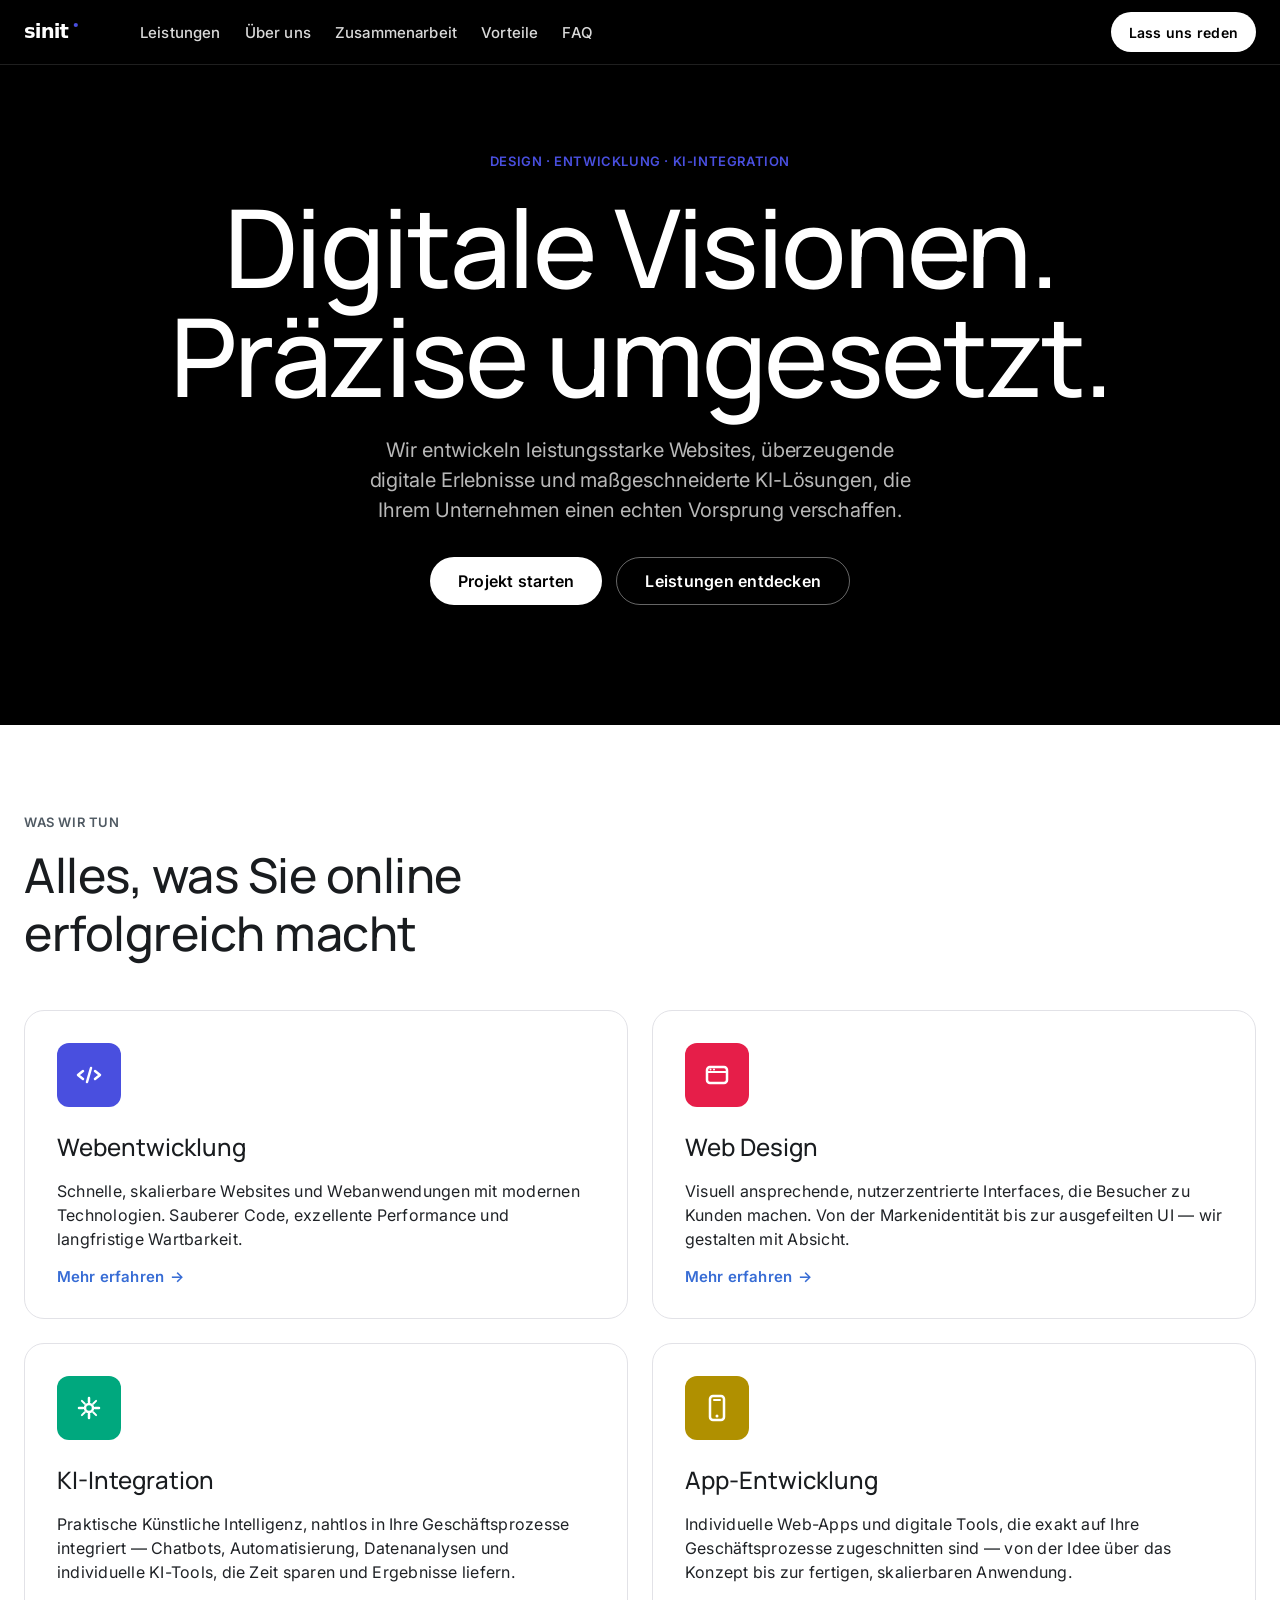
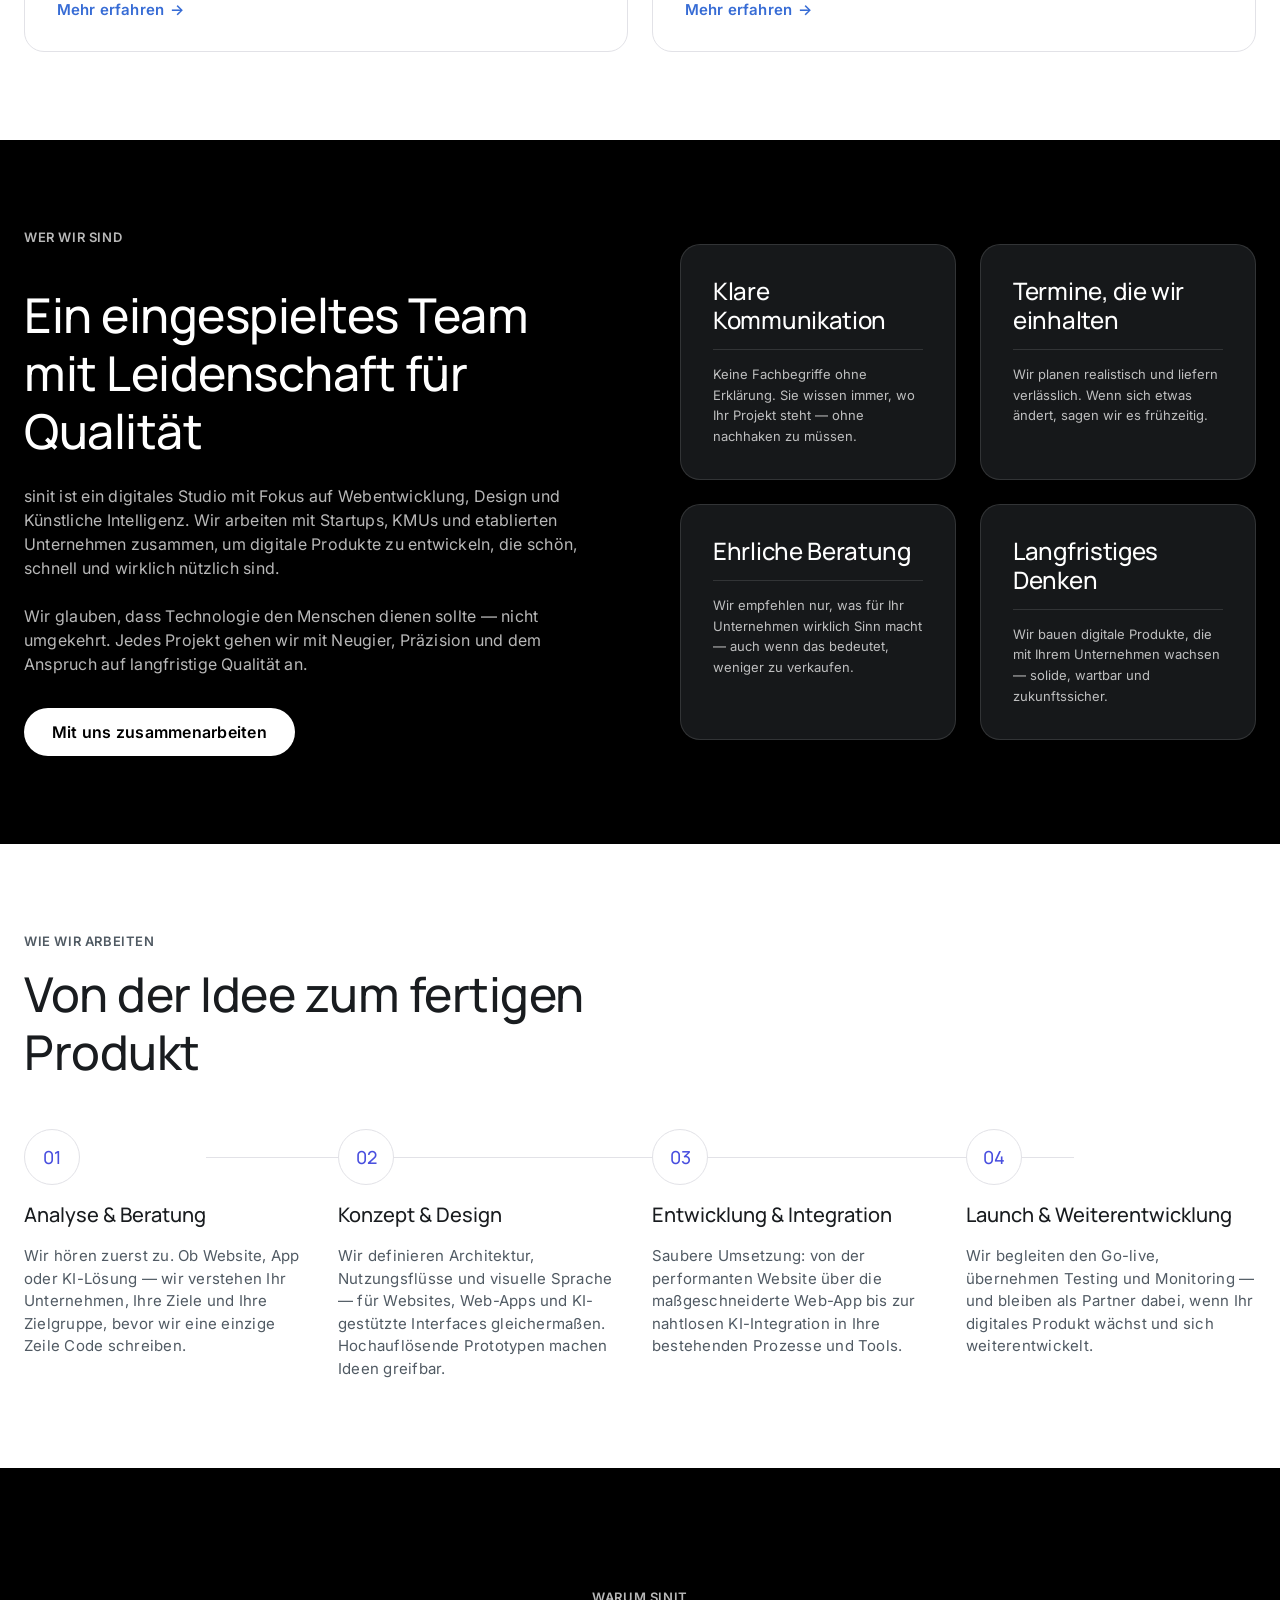
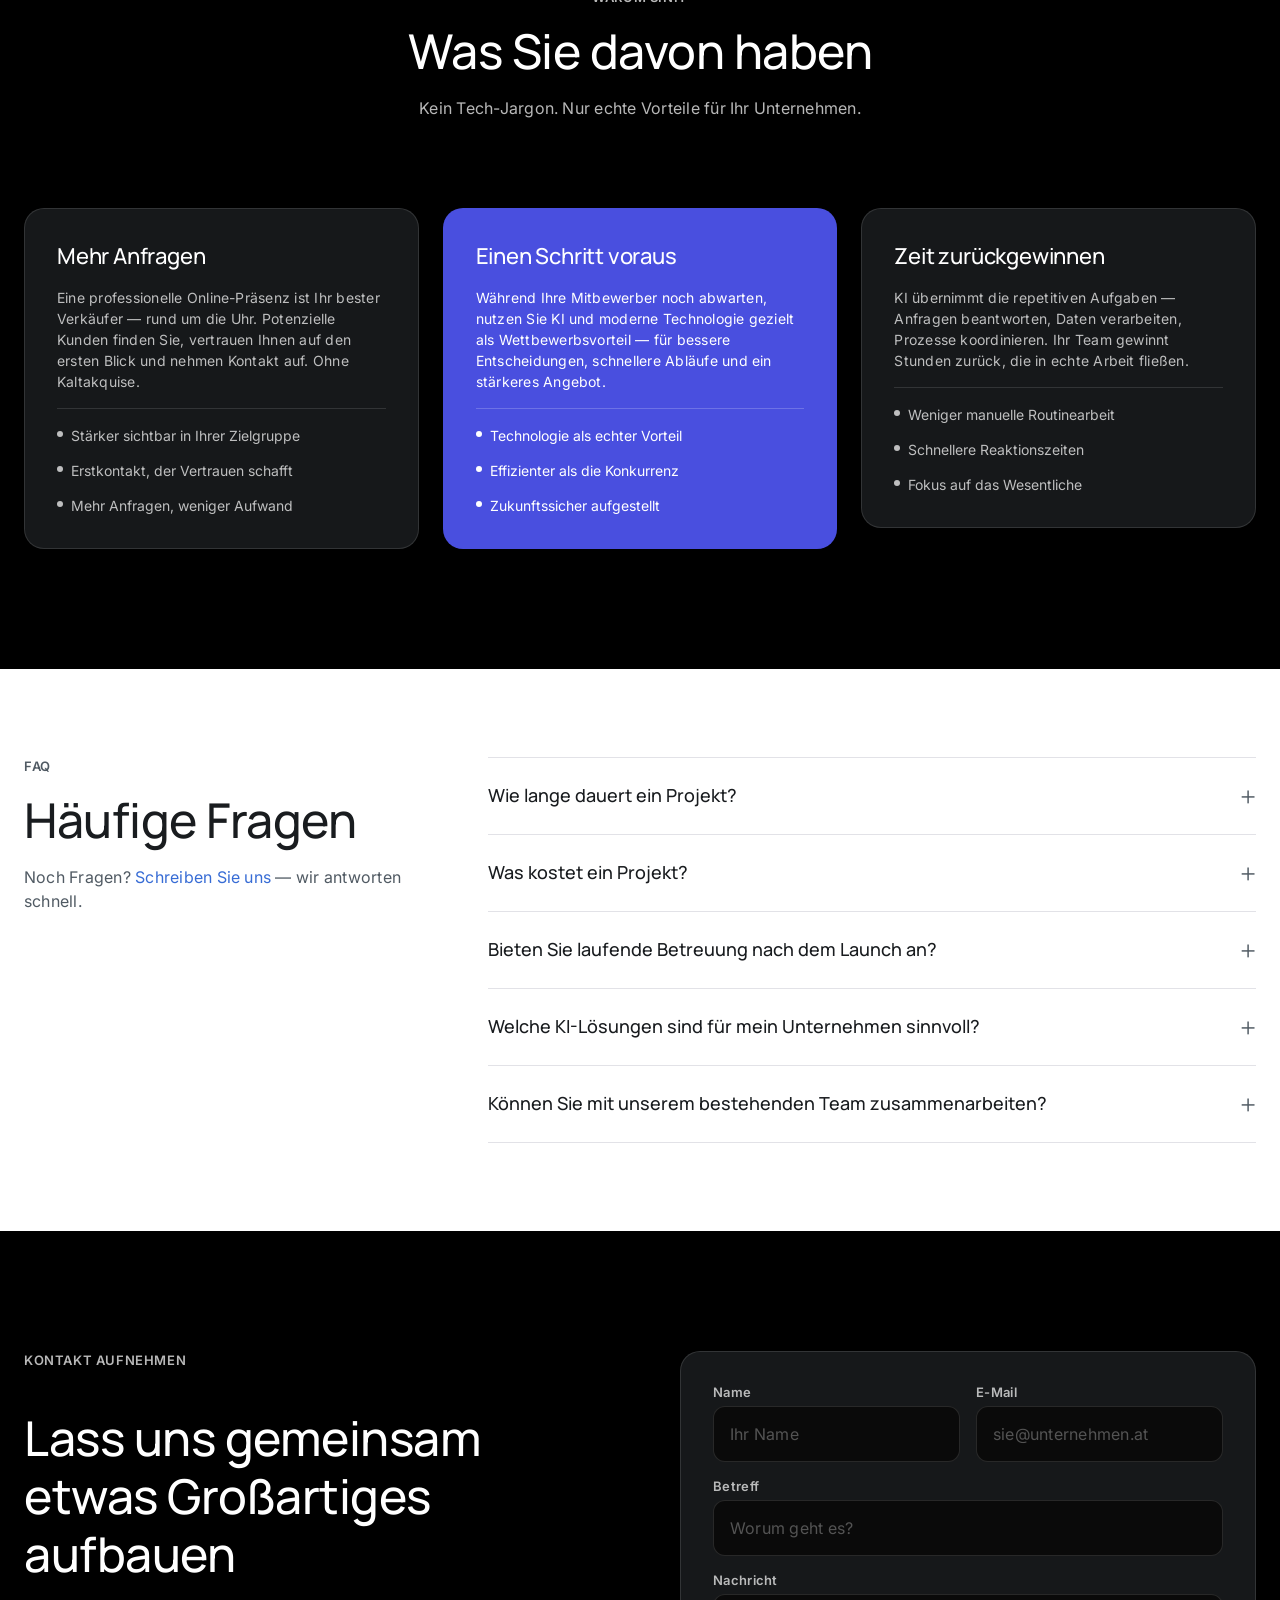
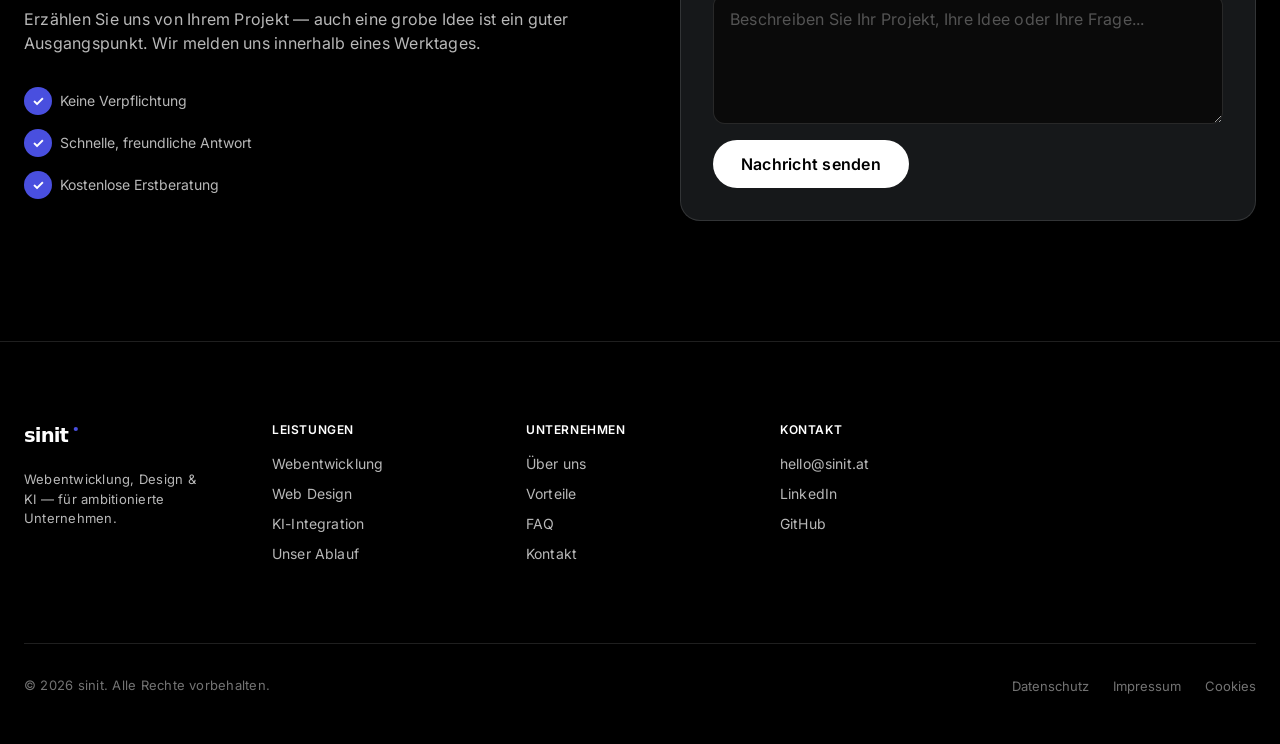
==== commit a6695904: "init impressum and datanschuty" ====
--- a/index.html
+++ b/index.html
@@ -778,8 +778,8 @@
         <div class="footer__bottom">
           <p class="footer__copy">© 2026 sinit. Alle Rechte vorbehalten.</p>
           <nav class="footer__legal-links" aria-label="Rechtliches">
-            <a href="#" class="footer__legal-link">Datenschutz</a>
-            <a href="#" class="footer__legal-link">Impressum</a>
+            <a href="datenschutz.html" class="footer__legal-link">Datenschutz</a>
+            <a href="impressum.html" class="footer__legal-link">Impressum</a>
             <a href="#" class="footer__legal-link">Cookies</a>
           </nav>
         </div>
--- a/scss/main.css
+++ b/scss/main.css
@@ -237,15 +237,35 @@
   letter-spacing: 0.24px;
   border: none;
   cursor: pointer;
-  transition: background-color 0.15s ease, color 0.15s ease, border-color 0.15s ease;
+  transition: color 0.3s ease, border-color 0.3s ease, background-color 0.55s cubic-bezier(0.4, 0, 0.2, 1);
   white-space: nowrap;
+  position: relative;
+  overflow: hidden;
+  z-index: 0;
+}
+.btn__fill {
+  position: absolute;
+  border-radius: 50%;
+  background: #494fdf;
+  transform: scale(0);
+  transition: transform 0.55s cubic-bezier(0.4, 0, 0.2, 1);
+  pointer-events: none;
+  z-index: 0;
+}
+.btn__text {
+  position: relative;
+  z-index: 1;
+  display: inherit;
+  align-items: inherit;
+  gap: inherit;
 }
 .btn--primary {
   background: #ffffff;
   color: #000000;
 }
 .btn--primary:hover {
-  background: #c9c9cd;
+  background: #494fdf;
+  color: #ffffff;
   text-decoration: none;
 }
 .btn--dark {
@@ -253,7 +273,8 @@
   color: #ffffff;
 }
 .btn--dark:hover {
-  background: #16181a;
+  background: #494fdf;
+  color: #ffffff;
   text-decoration: none;
 }
 .btn--soft {
@@ -261,7 +282,8 @@
   color: #191c1f;
 }
 .btn--soft:hover {
-  background: #e2e2e7;
+  background: #494fdf;
+  color: #ffffff;
   text-decoration: none;
 }
 .btn--outline-light {
@@ -270,7 +292,9 @@
   border: 1px solid #191c1f;
 }
 .btn--outline-light:hover {
-  background: #f4f4f4;
+  background: #494fdf;
+  color: #ffffff;
+  border-color: #494fdf;
   text-decoration: none;
 }
 .btn--outline-dark {
@@ -279,7 +303,9 @@
   border: 1px solid rgba(255, 255, 255, 0.4);
 }
 .btn--outline-dark:hover {
-  border-color: #ffffff;
+  background: #494fdf;
+  color: #ffffff;
+  border-color: #494fdf;
   text-decoration: none;
 }
 .btn--sm {
@@ -770,6 +796,89 @@
     font-size: clamp(40px, 10vw, 64px);
   }
 }
+.legal-hero {
+  background: #000000;
+  padding: 88px 24px 48px;
+}
+.legal-hero__inner {
+  max-width: 800px;
+  margin: 0 auto;
+}
+.legal-hero__eyebrow {
+  font-family: "Inter", system-ui, sans-serif;
+  font-size: 13px;
+  font-weight: 600;
+  letter-spacing: 0.6px;
+  text-transform: uppercase;
+  color: #494fdf;
+  margin-bottom: 16px;
+}
+.legal-hero__title {
+  font-family: "Manrope", "Inter Display", system-ui, sans-serif;
+  font-weight: 500;
+  font-size: clamp(36px, 5vw, 56px);
+  line-height: 1.1;
+  letter-spacing: -0.03em;
+  color: #ffffff;
+  margin: 0;
+}
+
+.legal-content {
+  background: #ffffff;
+  padding: 88px 24px;
+}
+.legal-content__inner {
+  max-width: 800px;
+  margin: 0 auto;
+  display: flex;
+  flex-direction: column;
+  gap: 48px;
+}
+.legal-content__block {
+  display: flex;
+  flex-direction: column;
+  gap: 16px;
+}
+.legal-content__block h2 {
+  font-family: "Manrope", "Inter Display", system-ui, sans-serif;
+  font-weight: 500;
+  font-size: 22px;
+  line-height: 1.3;
+  letter-spacing: -0.2px;
+  color: #191c1f;
+  padding-bottom: 14px;
+  border-bottom: 1px solid #e2e2e7;
+}
+.legal-content__block h3 {
+  font-family: "Manrope", "Inter Display", system-ui, sans-serif;
+  font-weight: 500;
+  font-size: 17px;
+  color: #191c1f;
+  margin-top: 8px;
+}
+.legal-content__block p {
+  color: #1f2226;
+  line-height: 1.7;
+}
+.legal-content__block a {
+  color: #376cd5;
+  text-decoration: underline;
+}
+.legal-content__block ul {
+  list-style: disc;
+  padding-left: 24px;
+  display: flex;
+  flex-direction: column;
+  gap: 8px;
+}
+.legal-content__block ul li {
+  font-family: "Inter", system-ui, sans-serif;
+  font-size: 16px;
+  line-height: 1.6;
+  color: #1f2226;
+  letter-spacing: 0.24px;
+}
+
 .band {
   padding: 88px 24px;
 }
@@ -1227,30 +1336,26 @@
   color: #494fdf;
 }
 .faq__question-icon {
-  width: 24px;
-  height: 24px;
   flex-shrink: 0;
-  border-radius: 50%;
-  border: 1px solid #191c1f;
-  display: flex;
-  align-items: center;
-  justify-content: center;
-  transition: transform 0.25s ease, background 0.15s ease, border-color 0.15s ease;
-  color: #191c1f;
-  font-size: 18px;
+  transition: transform 0.3s ease, color 0.2s ease;
+  color: #505a63;
+  font-size: 28px;
+  font-weight: 300;
   line-height: 1;
+  font-family: "Manrope", "Inter Display", system-ui, sans-serif;
 }
 .faq__question-icon::after {
   content: "+";
 }
+.faq__question:hover .faq__question-icon {
+  color: #494fdf;
+}
 .faq__question[aria-expanded=true] {
   color: #191c1f;
 }
 .faq__question[aria-expanded=true] .faq__question-icon {
   transform: rotate(45deg);
-  background: #191c1f;
-  border-color: #191c1f;
-  color: #ffffff;
+  color: #191c1f;
 }
 .faq__answer {
   overflow: hidden;
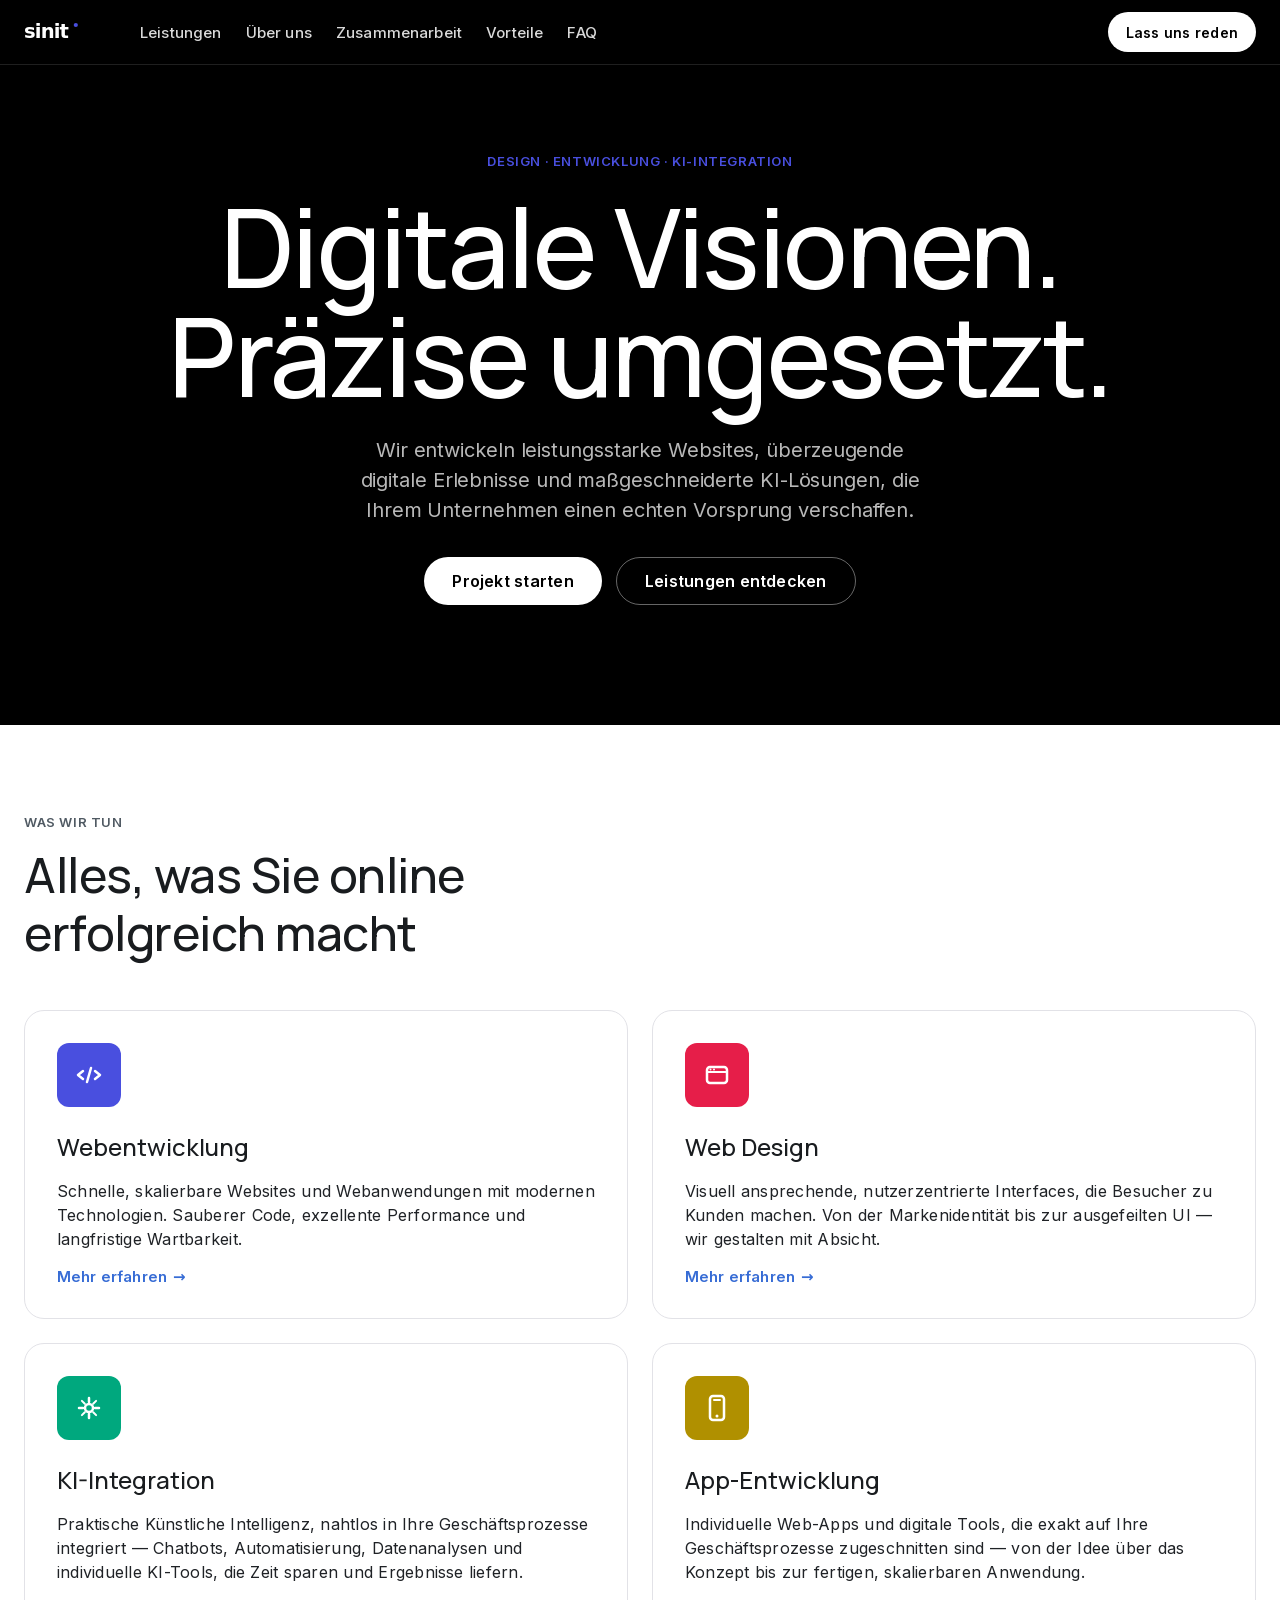
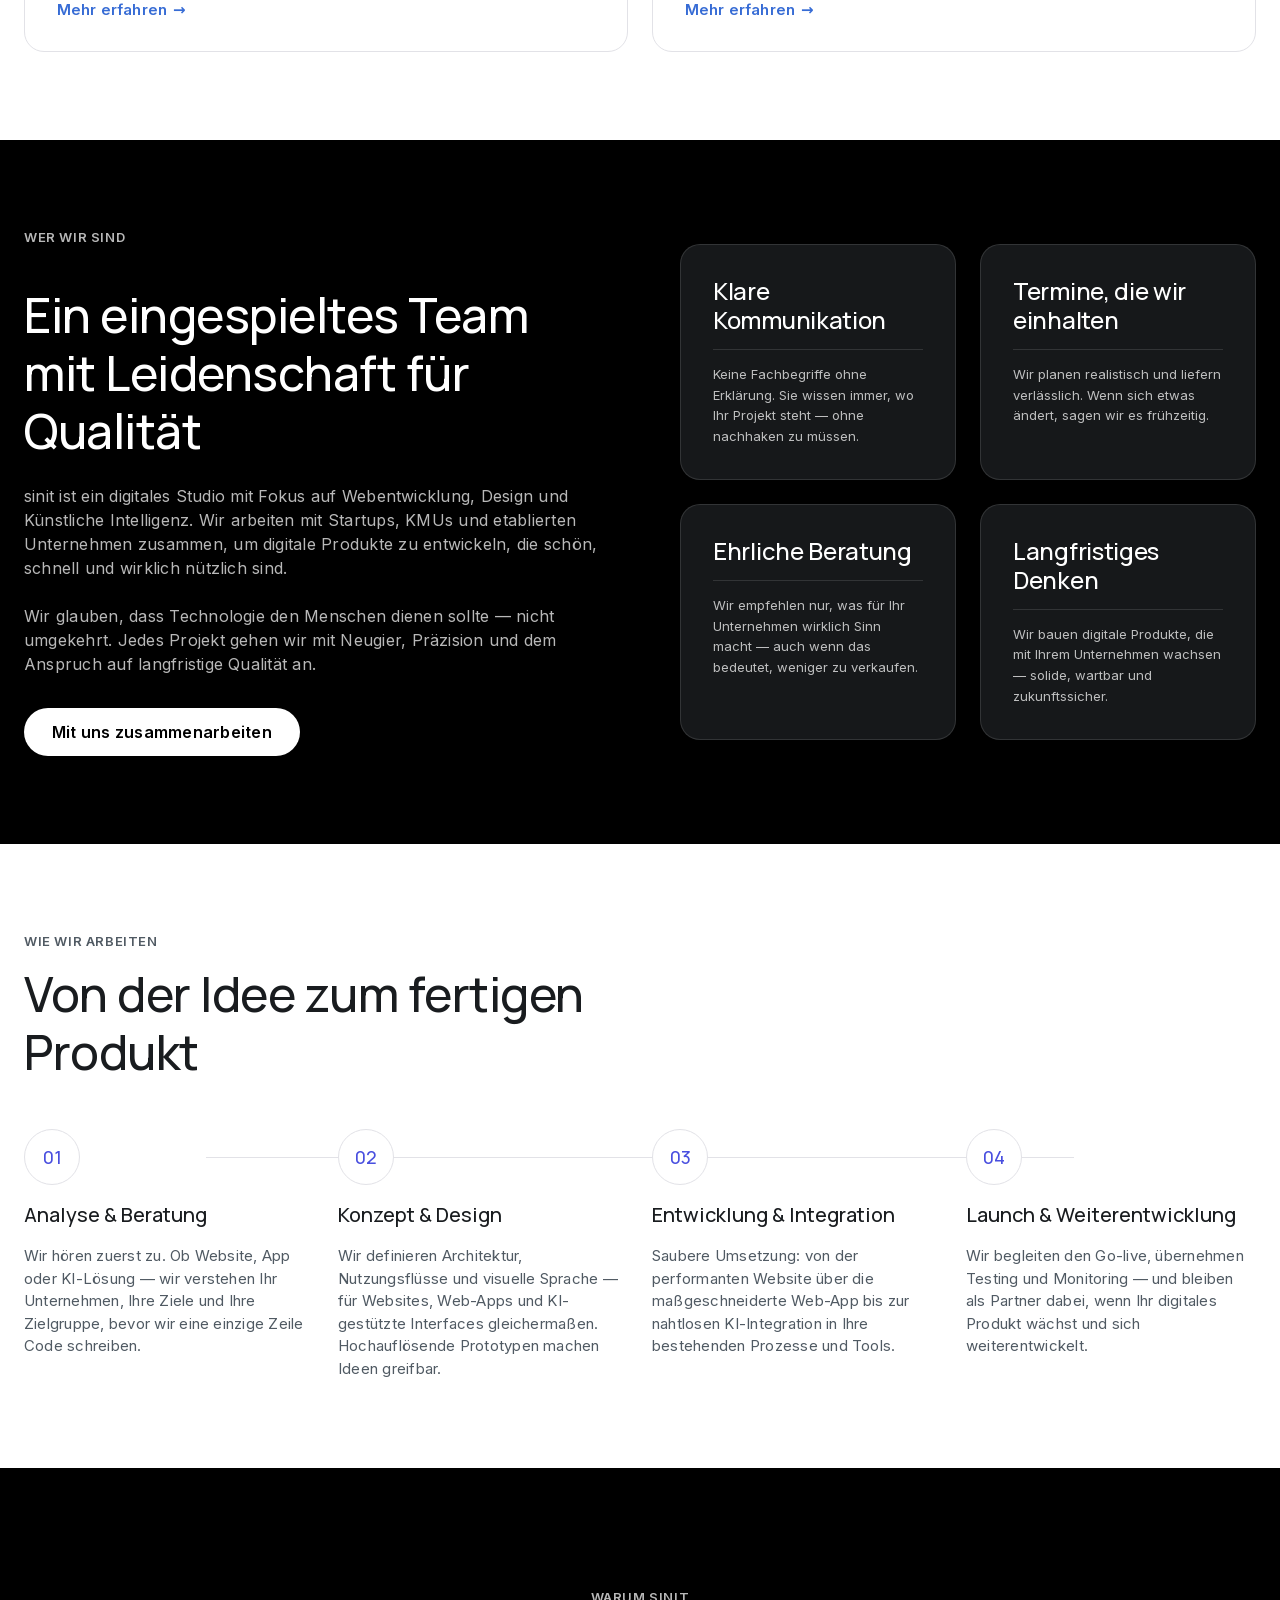
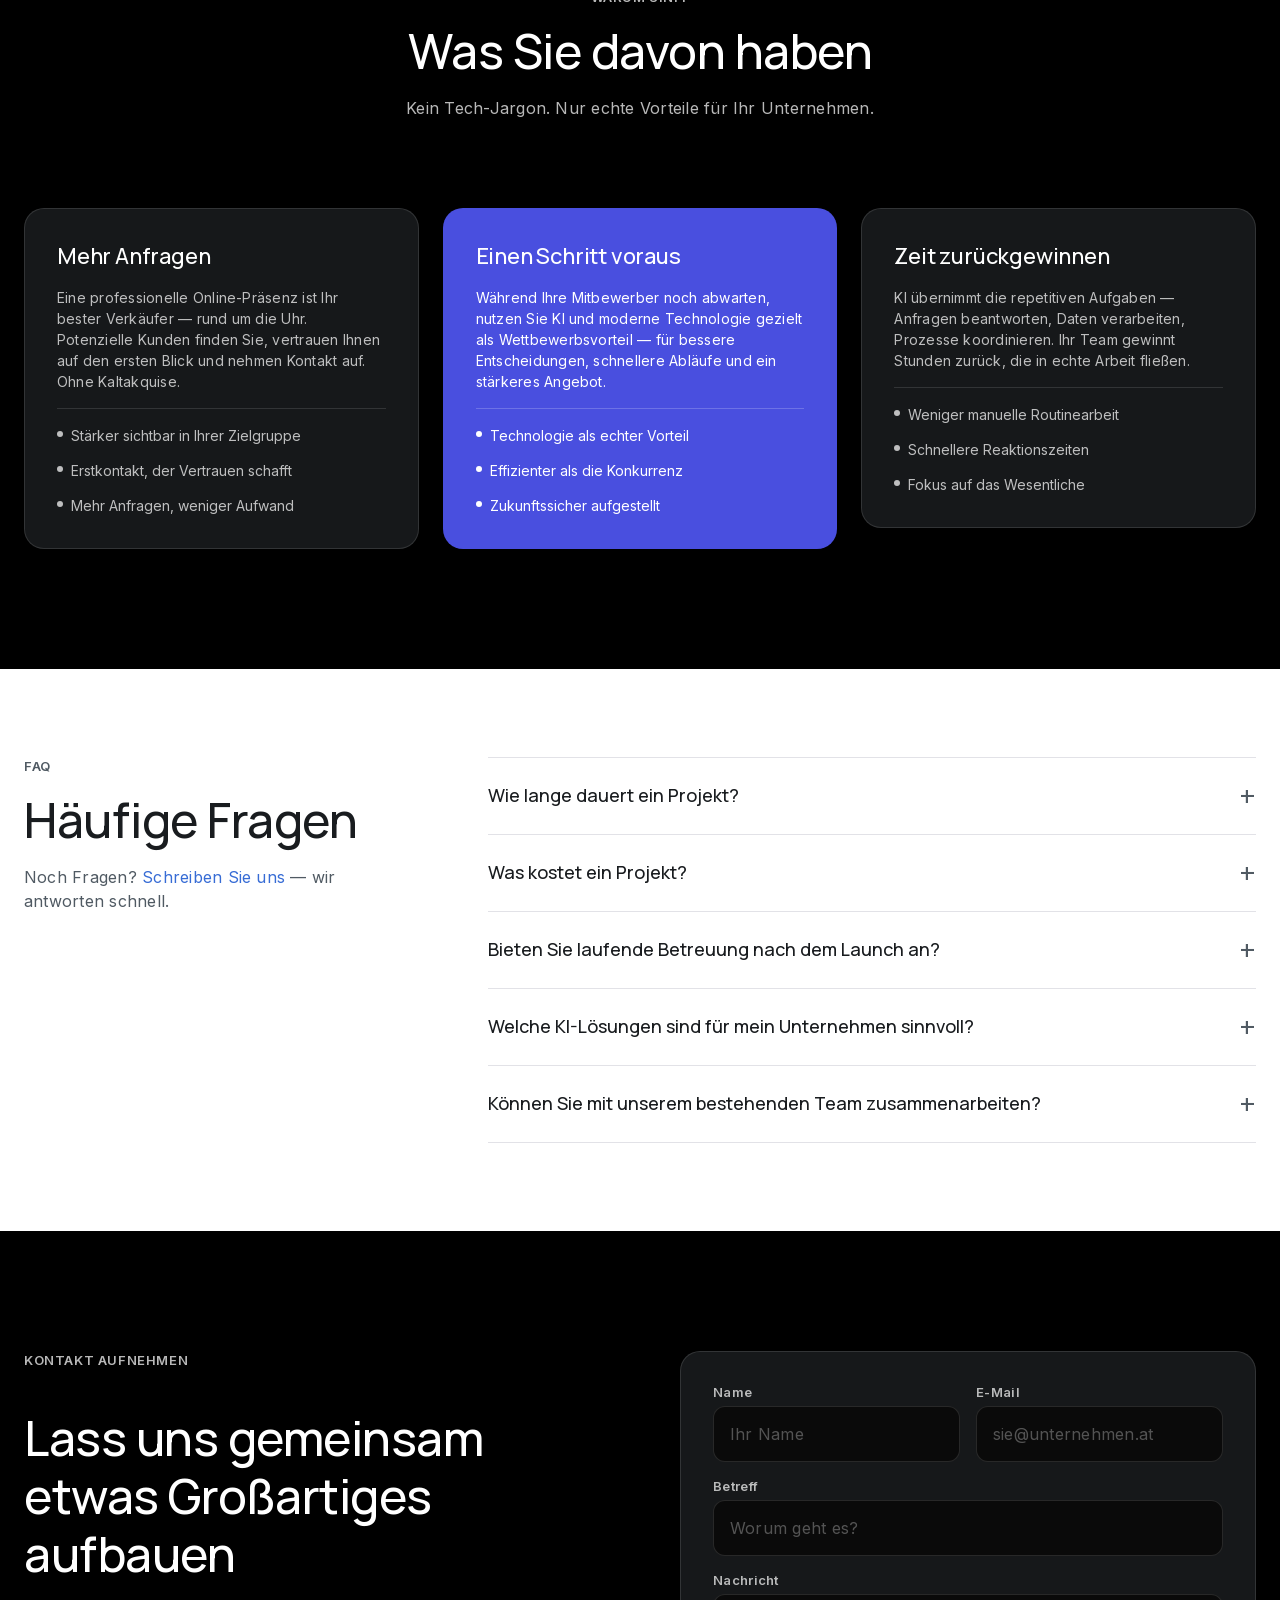
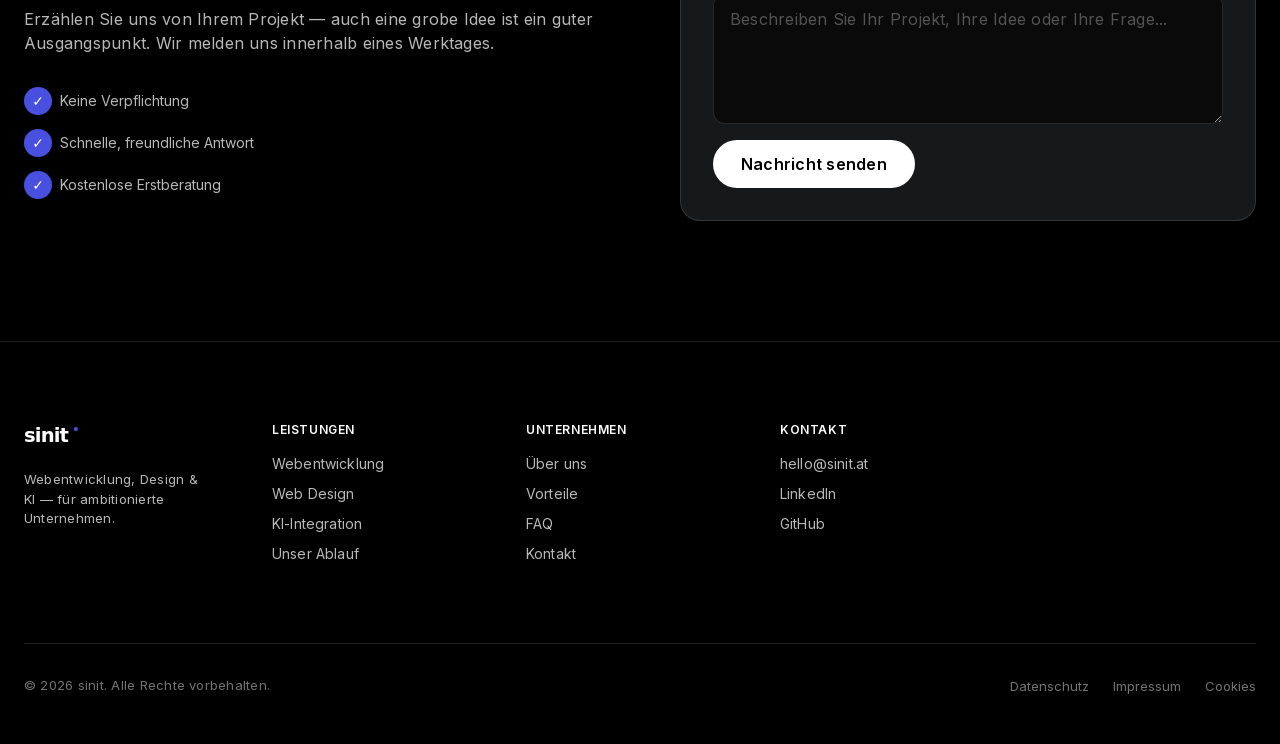
==== commit 6741daa2: "changed addresses" ====
--- a/index.html
+++ b/index.html
@@ -10,13 +10,10 @@
 
     <title>sinit · Webentwicklung, Design &amp; KI-Integration</title>
 
-    <link rel="icon" type="image/svg+xml" href="assets/logo-sinit-glyph.svg" />
+    <link rel="icon" type="image/svg+xml" href="assets/logo-s-glyph.svg" />
 
     <!-- Google Fonts -->
-    <link rel="preconnect" href="https://fonts.googleapis.com" />
-    <link rel="preconnect" href="https://fonts.gstatic.com" crossorigin />
     <link
-      href="https://fonts.googleapis.com/css2?family=Manrope:wght@400;500;600;700&family=Inter:wght@400;500;600;700&display=swap"
       rel="stylesheet"
     />
 
--- a/scss/main.css
+++ b/scss/main.css
@@ -1,5 +1,36 @@
 @charset "UTF-8";
-@import url("https://fonts.googleapis.com/css2?family=Manrope:wght@400;500;600;700&family=Inter:wght@400;500;600;700&display=swap");
+@font-face {
+  font-family: "Manrope";
+  font-style: normal;
+  font-weight: 400 700;
+  font-display: swap;
+  src: url("../assets/fonts/manrope-latin-ext.woff2") format("woff2");
+  unicode-range: U+0100-02BA, U+02BD-02C5, U+02C7-02CC, U+02CE-02D7, U+02DD-02FF, U+0304, U+0308, U+0329, U+1D00-1DBF, U+1E00-1E9F, U+1EF2-1EFF, U+2020, U+20A0-20AB, U+20AD-20C0, U+2113, U+2C60-2C7F, U+A720-A7FF;
+}
+@font-face {
+  font-family: "Manrope";
+  font-style: normal;
+  font-weight: 400 700;
+  font-display: swap;
+  src: url("../assets/fonts/manrope-latin.woff2") format("woff2");
+  unicode-range: U+0000-00FF, U+0131, U+0152-0153, U+02BB-02BC, U+02C6, U+02DA, U+02DC, U+0304, U+0308, U+0329, U+2000-206F, U+20AC, U+2122, U+2191, U+2193, U+2212, U+2215, U+FEFF, U+FFFD;
+}
+@font-face {
+  font-family: "Inter";
+  font-style: normal;
+  font-weight: 400 700;
+  font-display: swap;
+  src: url("../assets/fonts/inter-latin-ext.woff2") format("woff2");
+  unicode-range: U+0100-02BA, U+02BD-02C5, U+02C7-02CC, U+02CE-02D7, U+02DD-02FF, U+0304, U+0308, U+0329, U+1D00-1DBF, U+1E00-1E9F, U+1EF2-1EFF, U+2020, U+20A0-20AB, U+20AD-20C0, U+2113, U+2C60-2C7F, U+A720-A7FF;
+}
+@font-face {
+  font-family: "Inter";
+  font-style: normal;
+  font-weight: 400 700;
+  font-display: swap;
+  src: url("../assets/fonts/inter-latin.woff2") format("woff2");
+  unicode-range: U+0000-00FF, U+0131, U+0152-0153, U+02BB-02BC, U+02C6, U+02DA, U+02DC, U+0304, U+0308, U+0329, U+2000-206F, U+20AC, U+2122, U+2191, U+2193, U+2212, U+2215, U+FEFF, U+FFFD;
+}
 *,
 *::before,
 *::after {
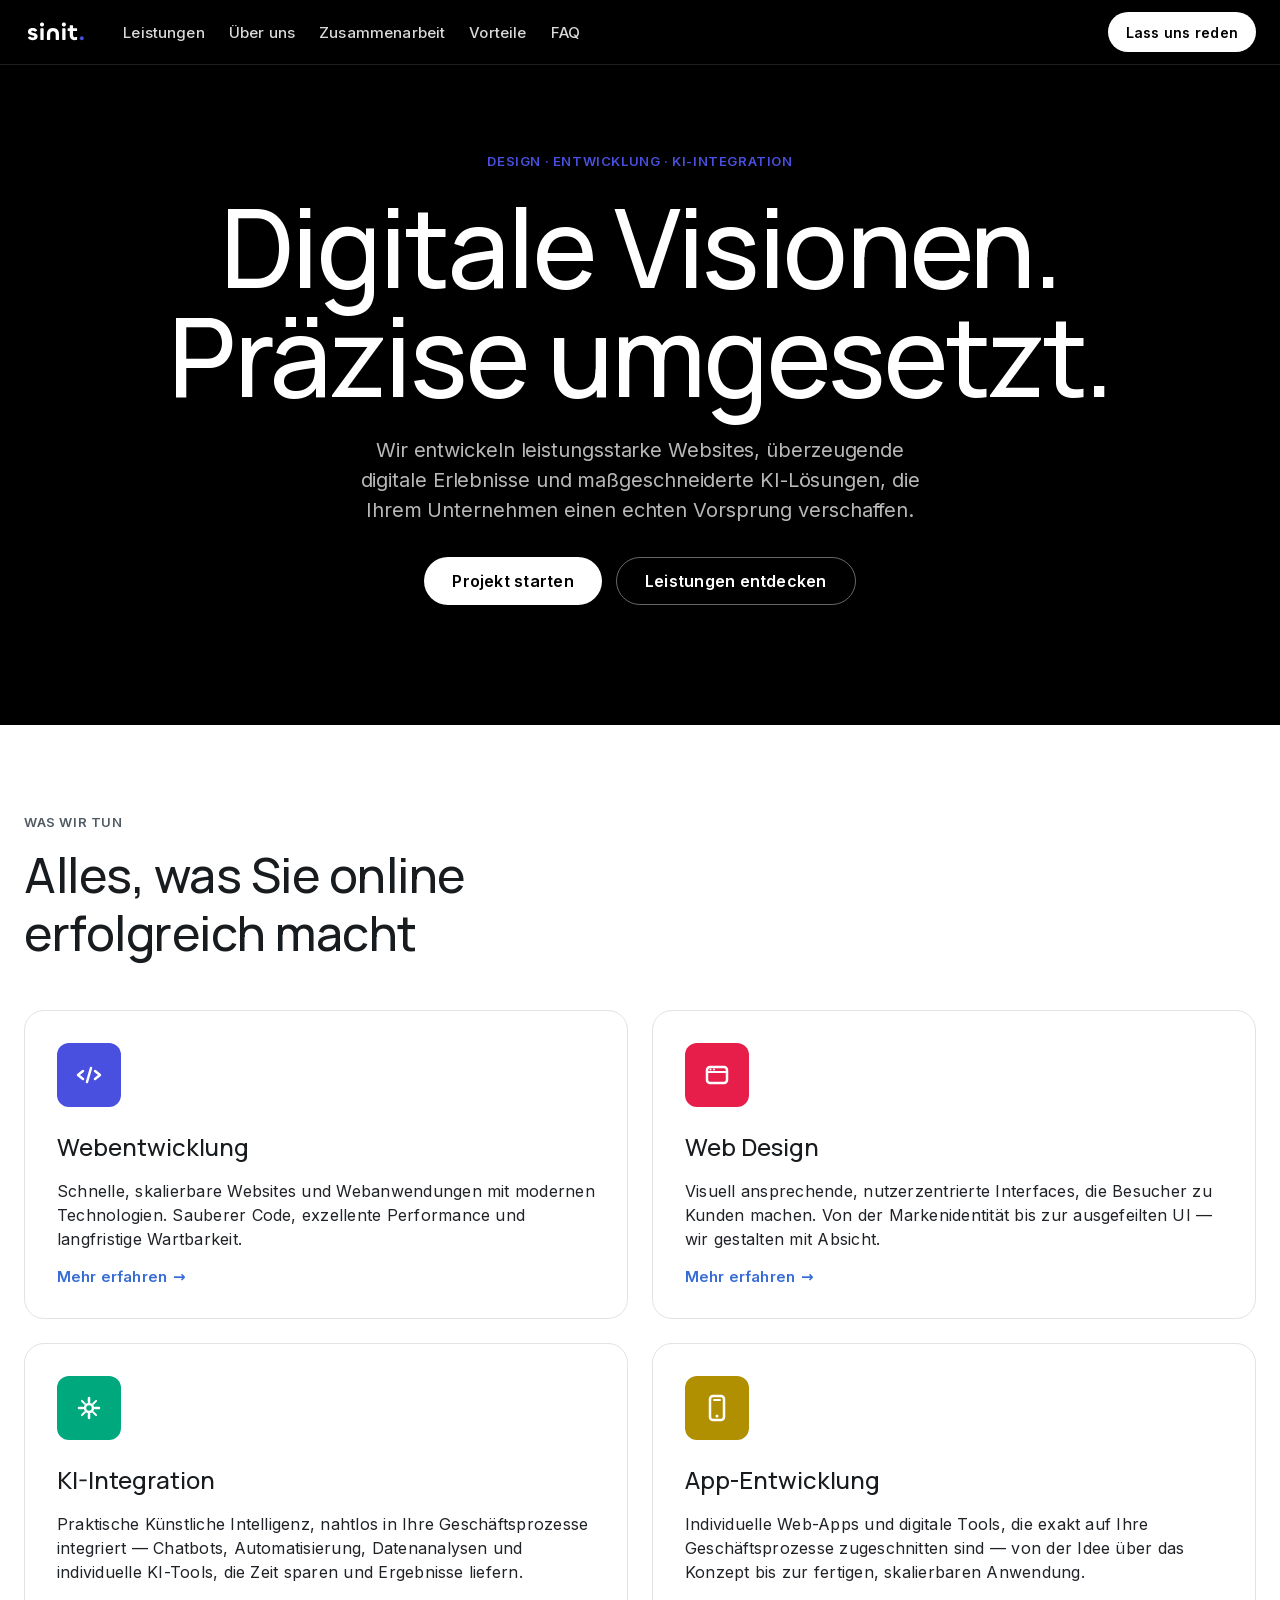
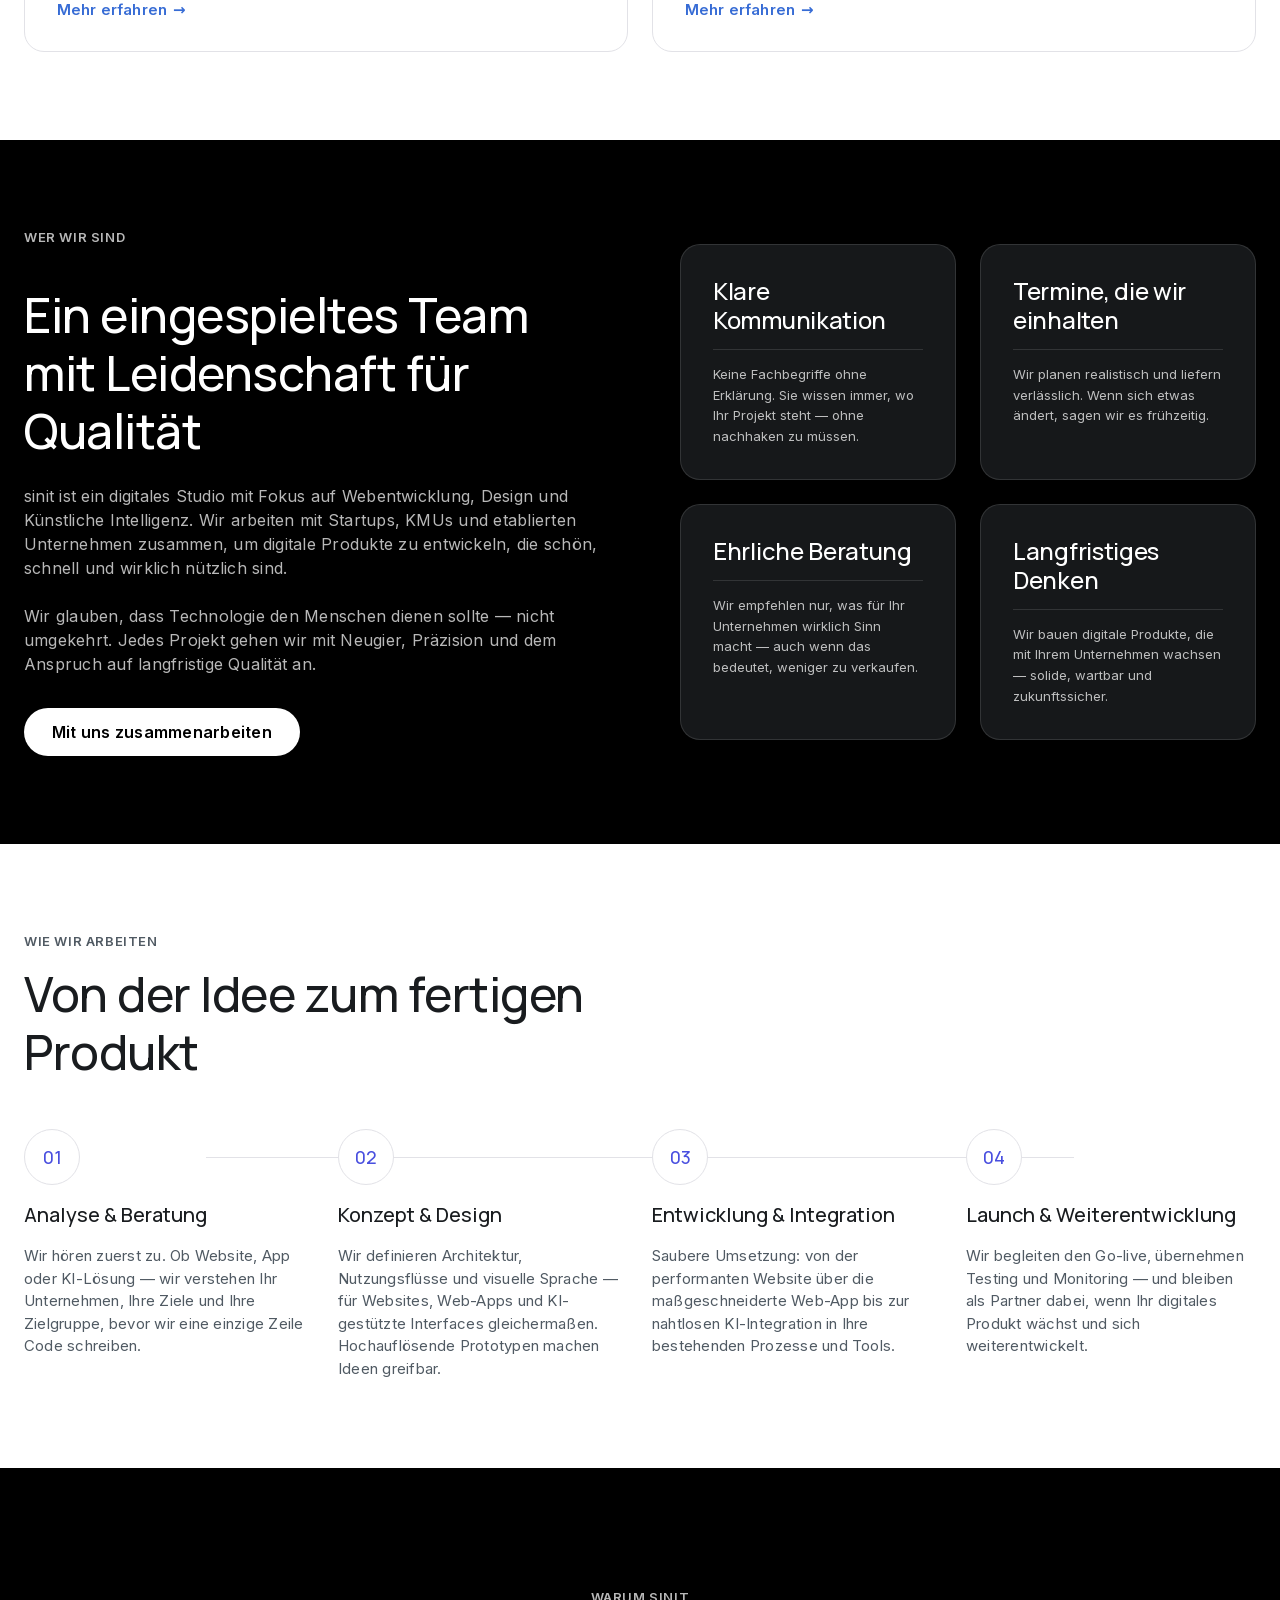
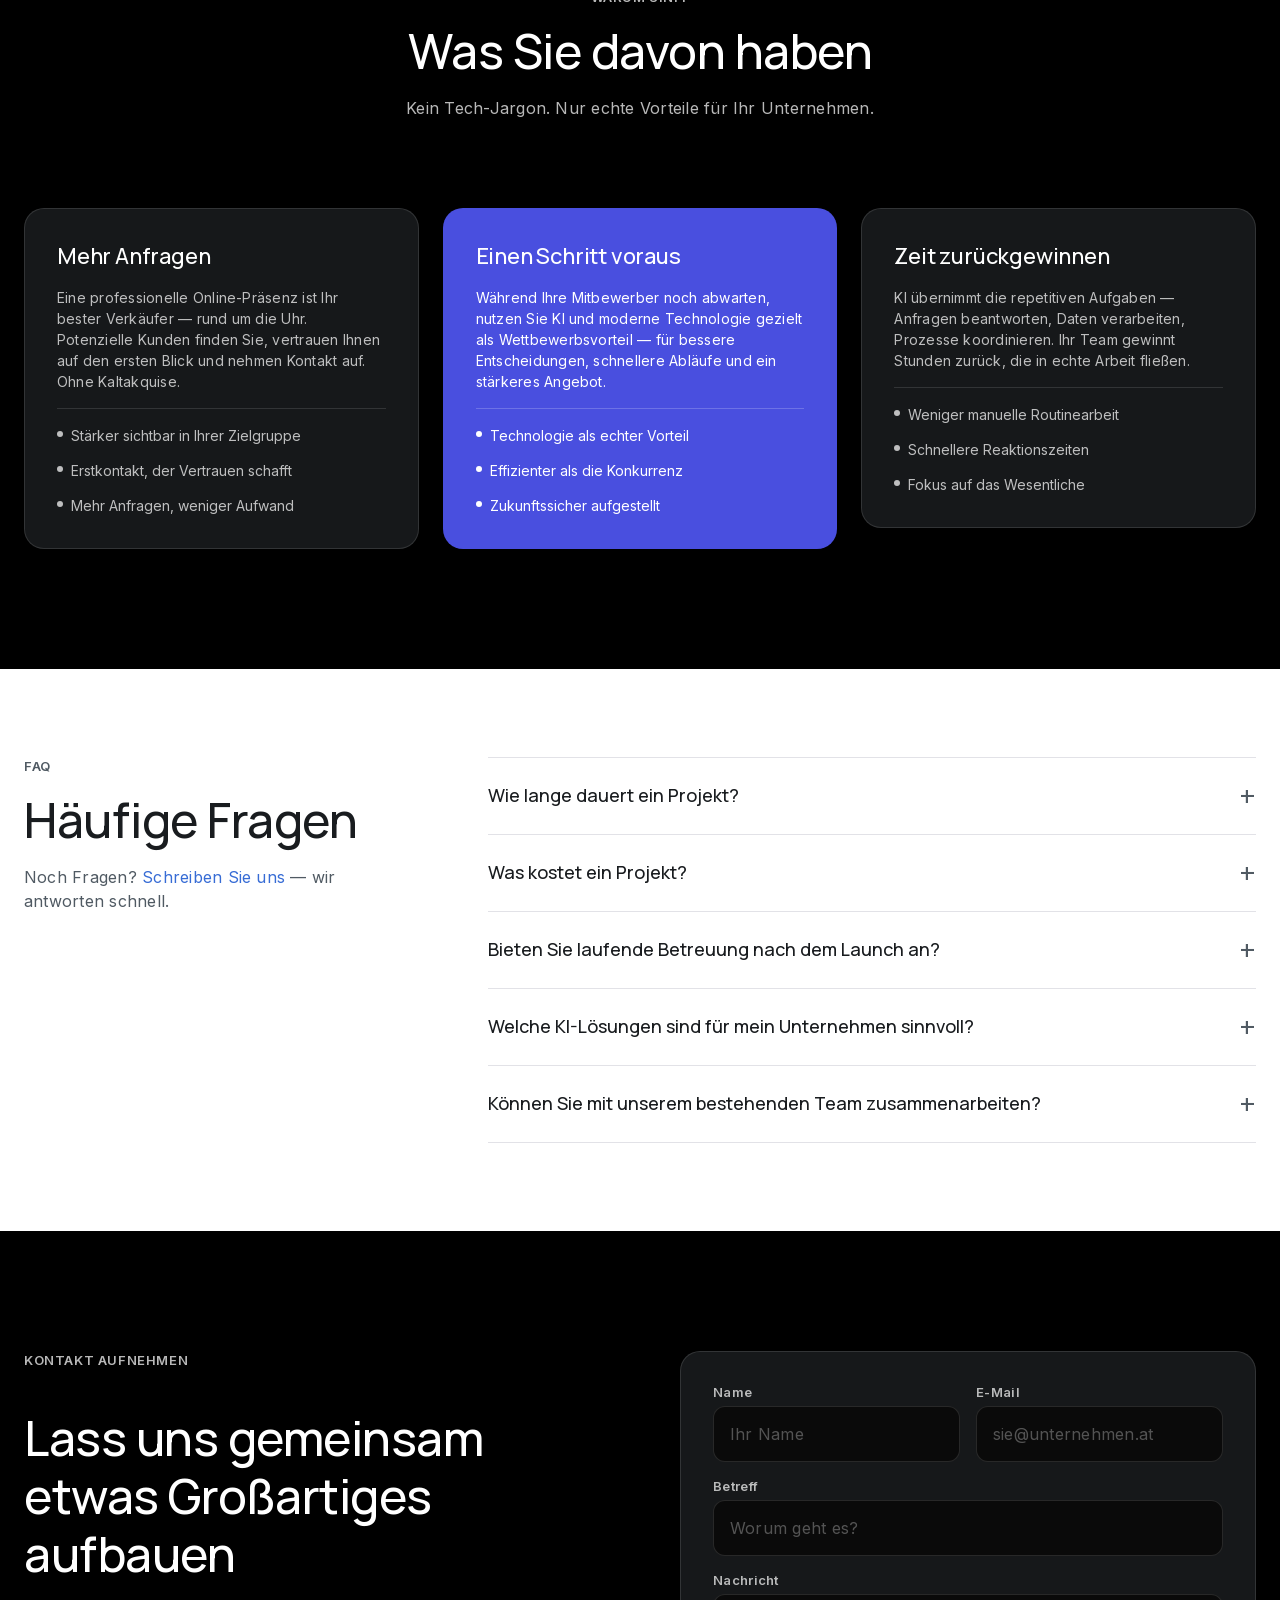
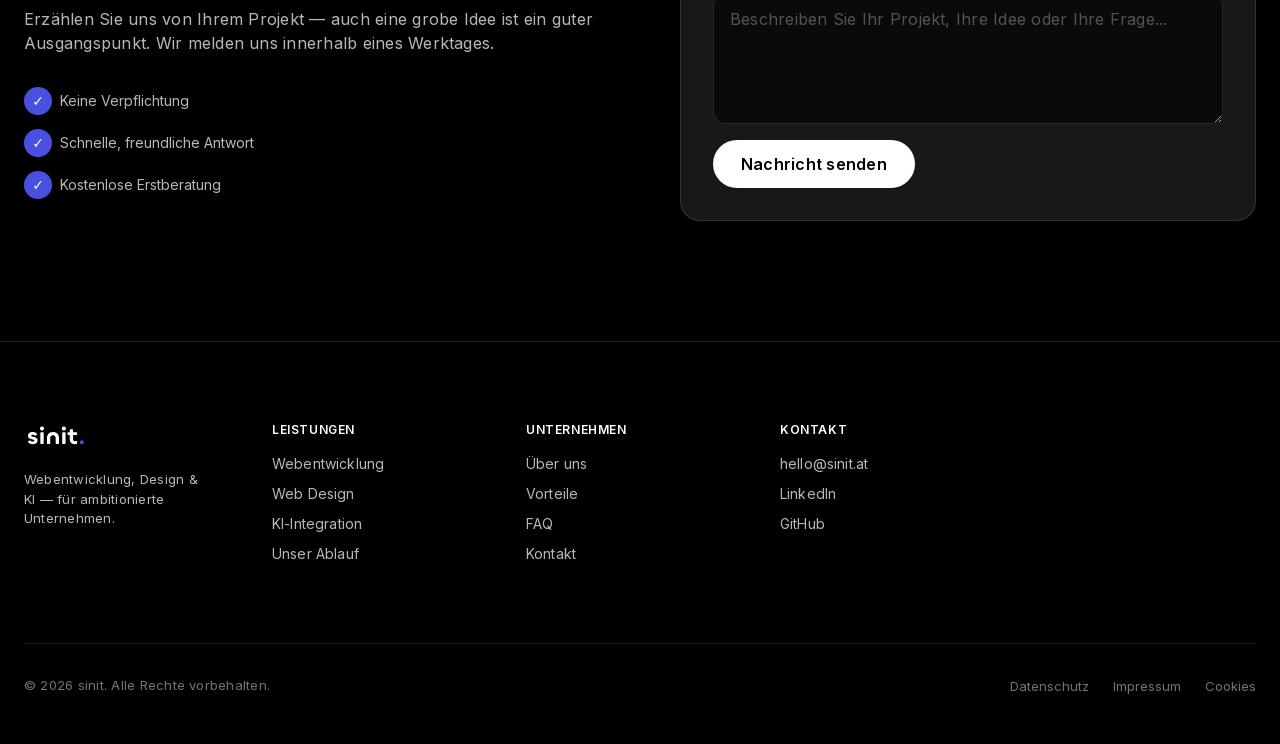
==== commit a8a9b88c: "added custom logo" ====
--- a/index.html
+++ b/index.html
@@ -28,7 +28,7 @@
       <div class="navbar__inner">
         <a href="#" class="navbar__brand" aria-label="sinit Startseite">
           <img
-            src="assets/logo-sinit-light.svg"
+            src="assets/sinit-light.svg"
             alt="sinit"
             class="navbar__logo"
           />
@@ -709,7 +709,7 @@
           <div>
             <a href="#" class="footer__brand" aria-label="sinit Startseite">
               <img
-                src="assets/logo-sinit-light.svg"
+                src="assets/sinit-light.svg"
                 alt="sinit"
                 class="footer__logo"
               />
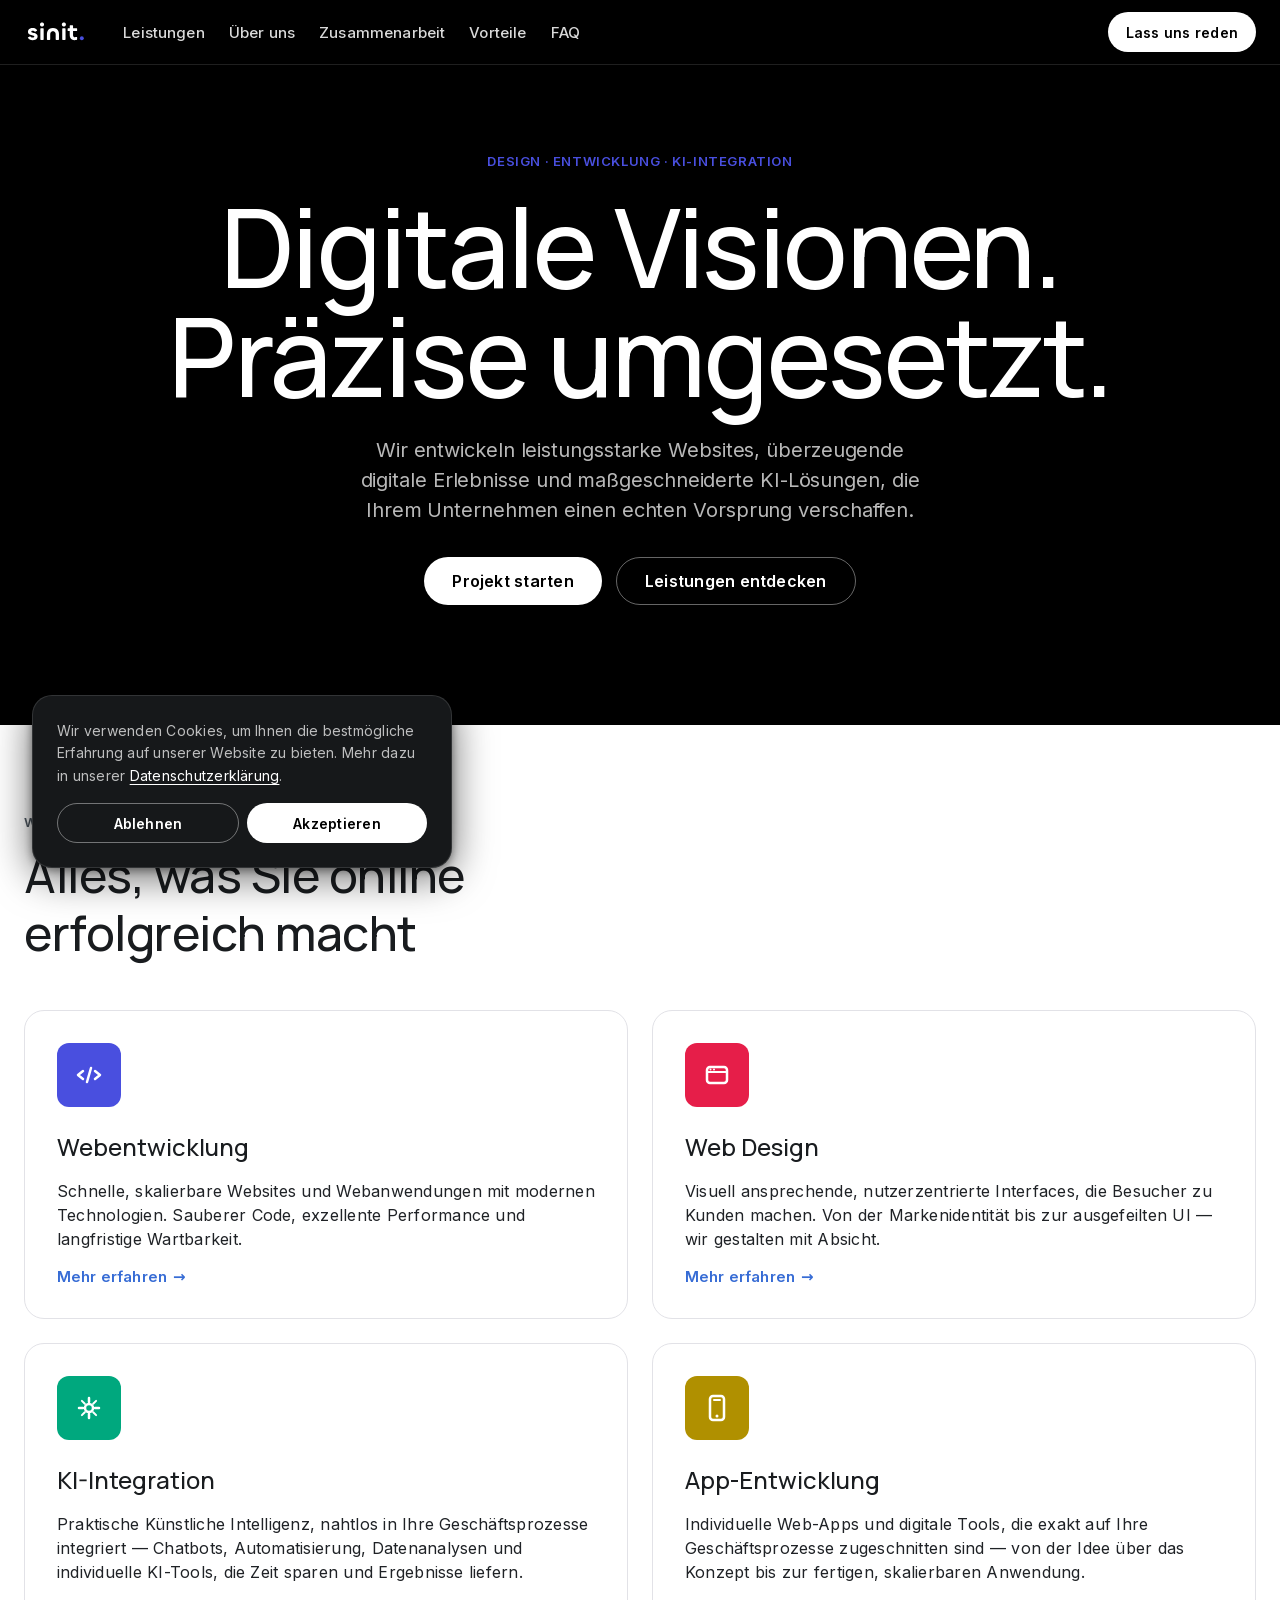
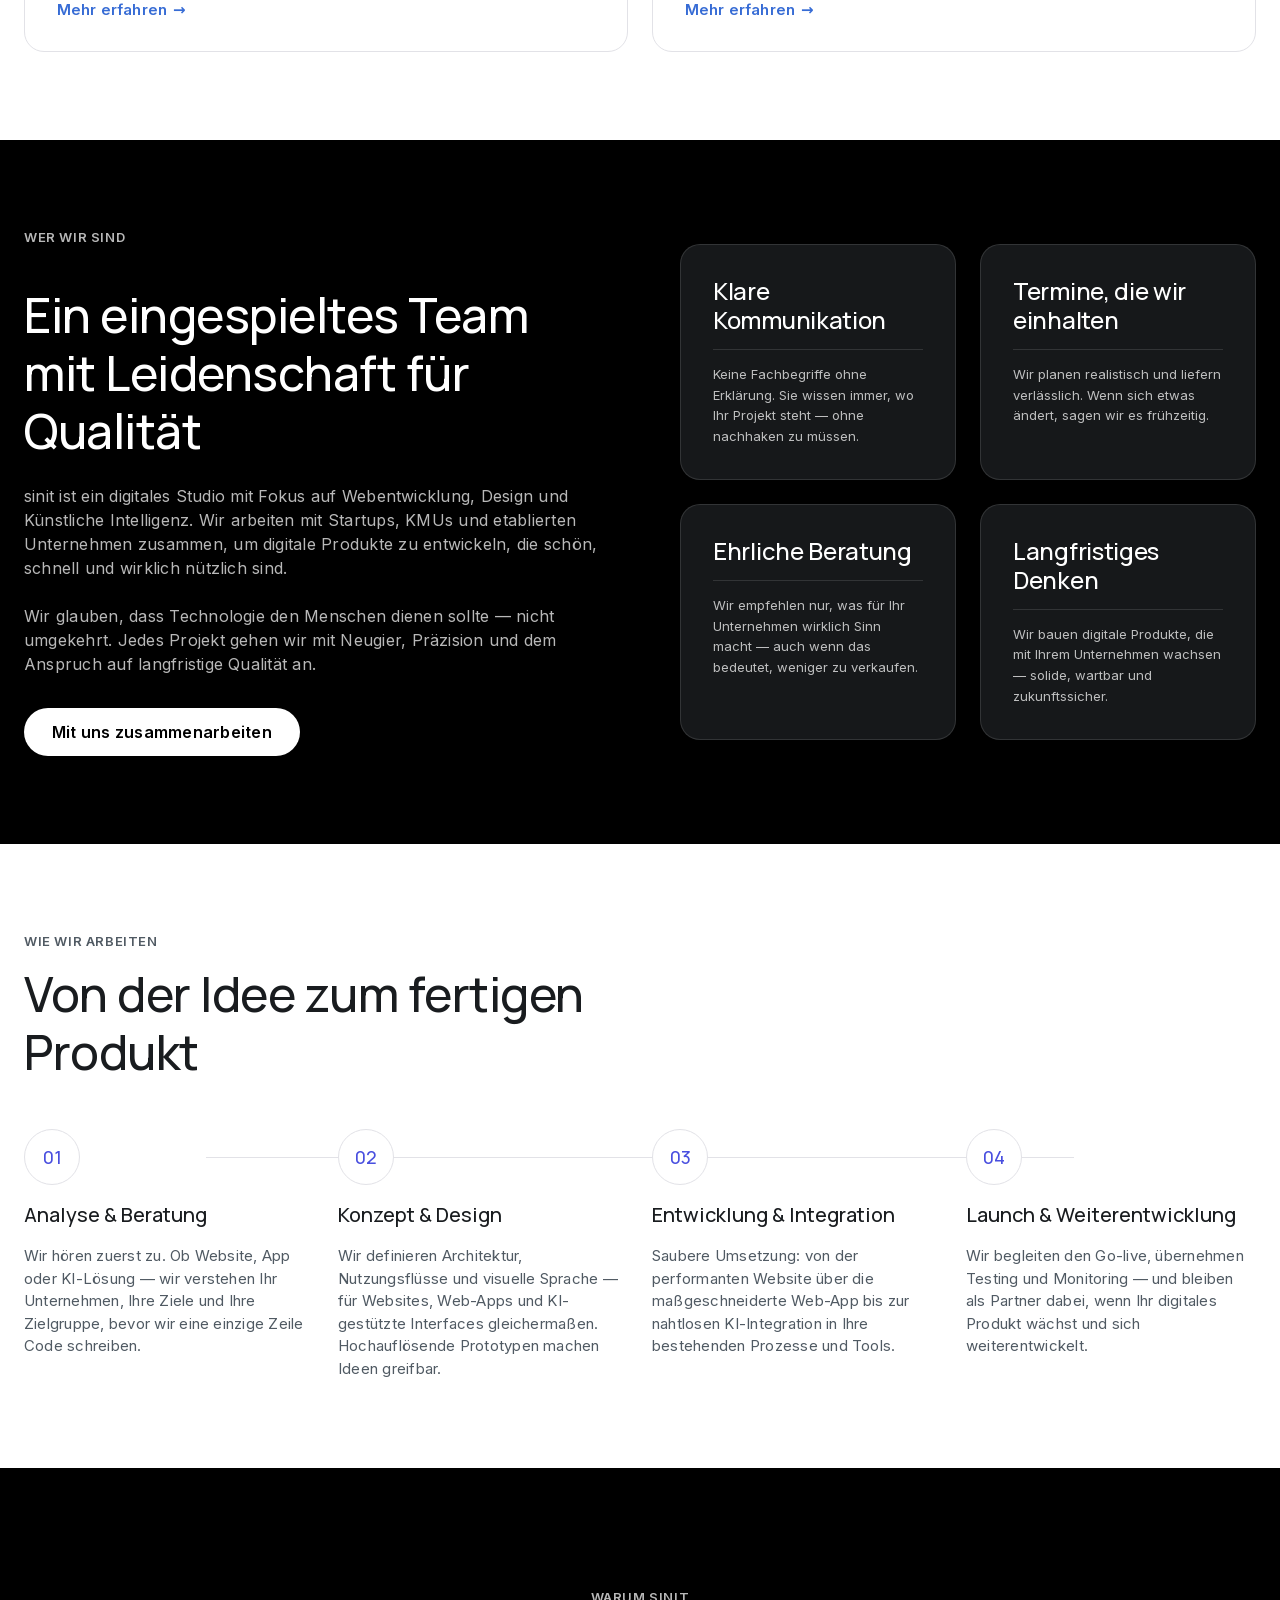
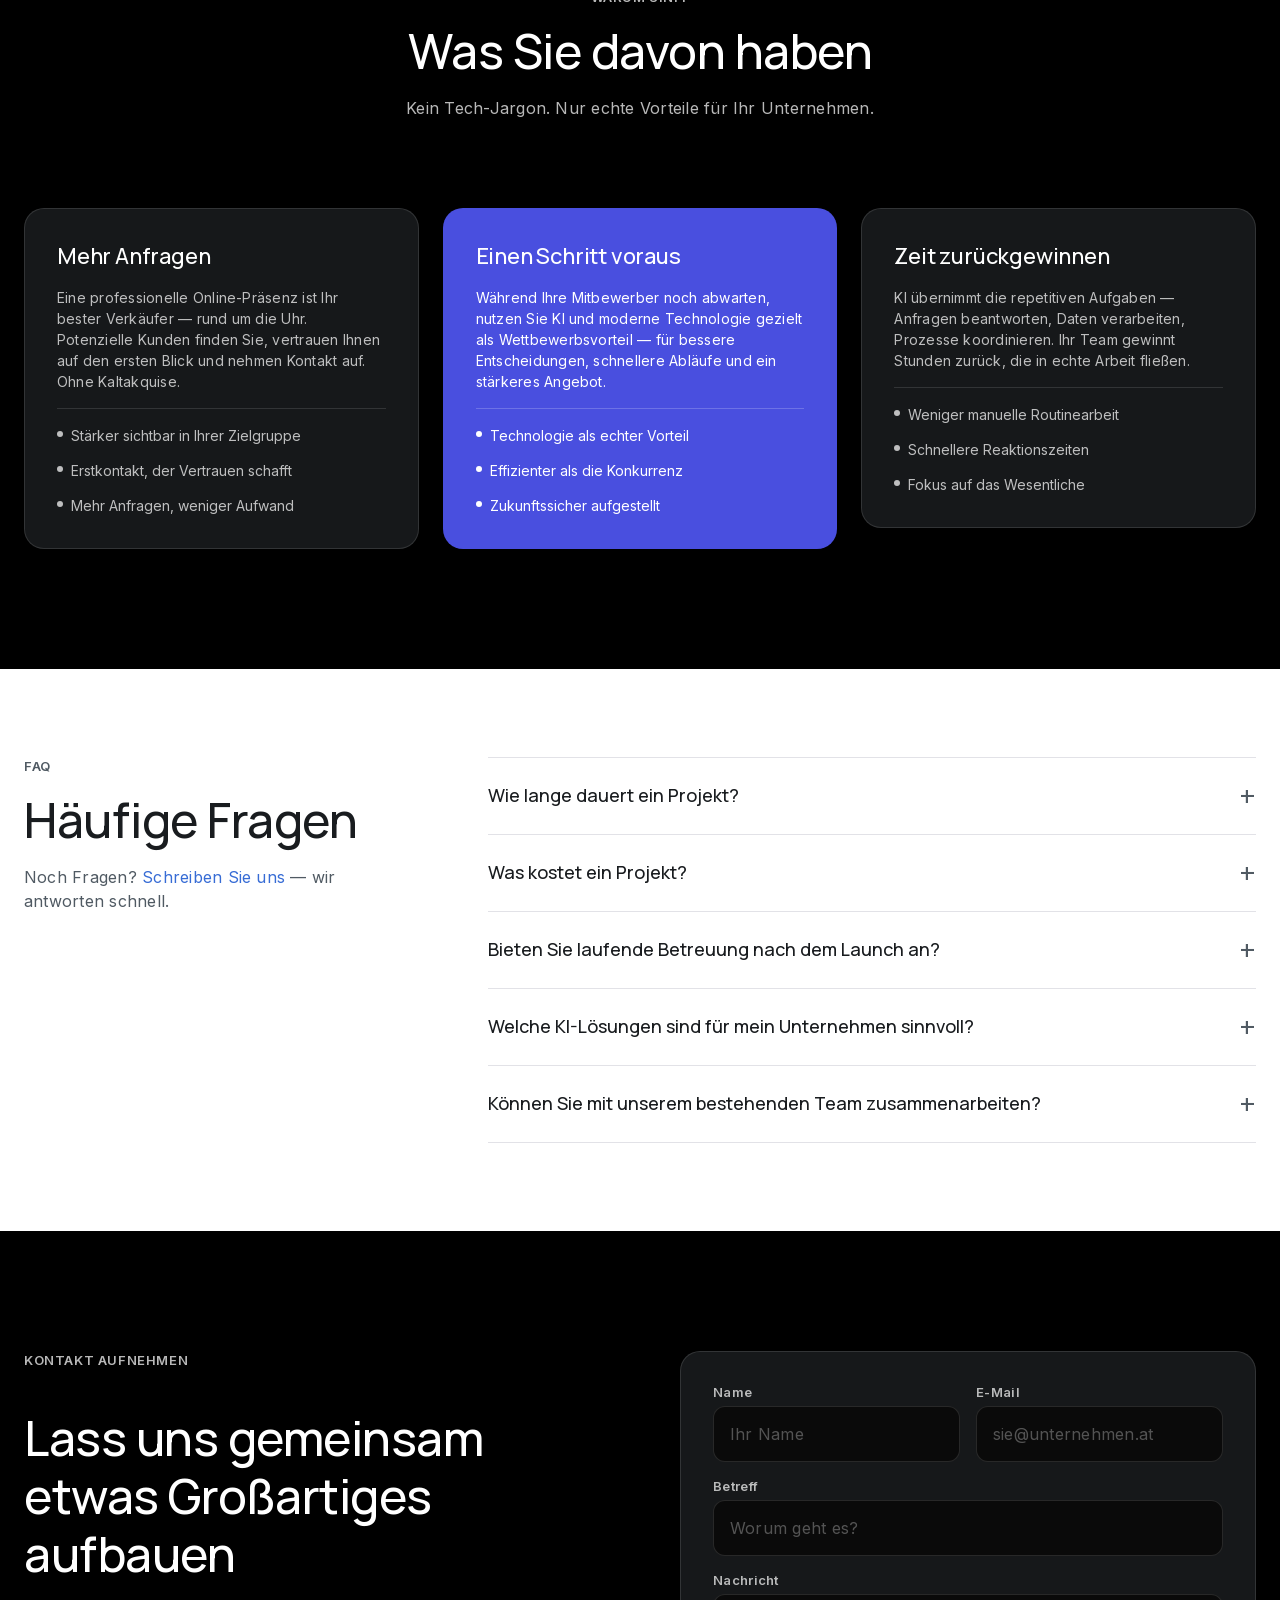
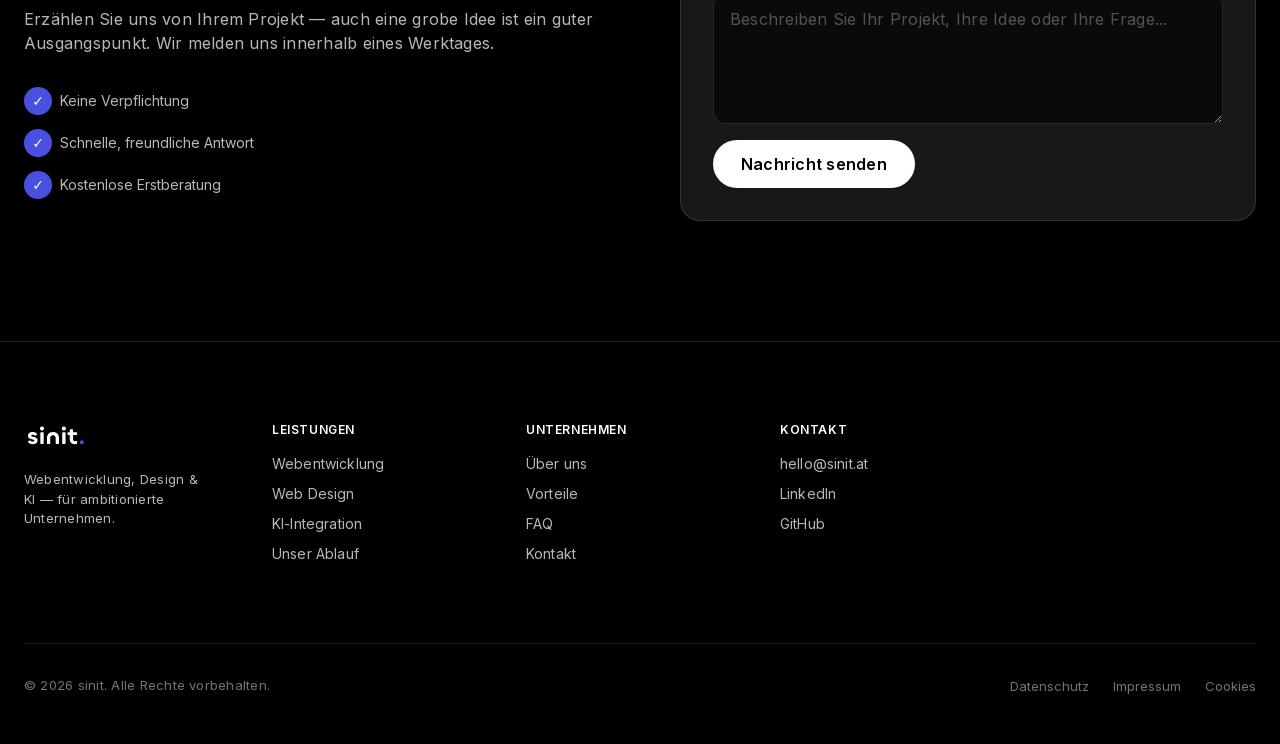
==== commit 18f24e33: "added cookie banner" ====
--- a/index.html
+++ b/index.html
@@ -783,6 +783,18 @@
       </div>
     </footer>
 
+    <!-- Cookie Consent Banner -->
+    <div class="cookie-banner is-hidden" role="dialog" aria-live="polite" aria-label="Cookie-Einstellungen" id="cookie-banner">
+      <p class="cookie-banner__text">
+        Wir verwenden Cookies, um Ihnen die bestmögliche Erfahrung auf unserer Website zu bieten.
+        Mehr dazu in unserer <a href="datenschutz.html">Datenschutzerklärung</a>.
+      </p>
+      <div class="cookie-banner__actions">
+        <button class="btn btn--outline-dark" id="cookie-decline">Ablehnen</button>
+        <button class="btn btn--primary" id="cookie-accept">Akzeptieren</button>
+      </div>
+    </div>
+
     <div class="cursor-dot" aria-hidden="true"></div>
     <script src="js/main.js"></script>
   </body>
--- a/scss/main.css
+++ b/scss/main.css
@@ -413,6 +413,9 @@
 .text-input:focus {
   outline: 2px solid #494fdf;
   outline-offset: -1px;
+}
+.text-input::-moz-placeholder {
+  color: #8d969e;
 }
 .text-input::placeholder {
   color: #8d969e;
@@ -623,6 +626,54 @@
     transition: none;
   }
 }
+.cookie-banner {
+  position: fixed;
+  bottom: 32px;
+  left: 32px;
+  z-index: 9999;
+  width: calc(100vw - 64px);
+  max-width: 420px;
+  background: #16181a;
+  border: 1px solid rgba(255, 255, 255, 0.12);
+  border-radius: 20px;
+  padding: 24px;
+  box-shadow: 0 8px 40px rgba(0, 0, 0, 0.6), 0 2px 8px rgba(0, 0, 0, 0.4);
+  display: flex;
+  flex-direction: column;
+  gap: 16px;
+  transition: transform 0.4s cubic-bezier(0.4, 0, 0.2, 1), opacity 0.4s ease;
+}
+.cookie-banner.is-hidden {
+  transform: translateY(calc(100% + 64px));
+  opacity: 0;
+  pointer-events: none;
+}
+.cookie-banner__text {
+  font-family: "Inter", system-ui, sans-serif;
+  font-size: 14px;
+  line-height: 1.6;
+  color: rgba(255, 255, 255, 0.72);
+}
+.cookie-banner__text a {
+  color: #ffffff;
+  text-decoration: underline;
+  text-underline-offset: 3px;
+}
+.cookie-banner__text a:hover {
+  color: #4f55f1;
+}
+.cookie-banner__actions {
+  display: flex;
+  gap: 8px;
+}
+.cookie-banner__actions .btn {
+  flex: 1;
+  justify-content: center;
+  height: 40px;
+  font-size: 14px;
+  padding: 0 16px;
+}
+
 .navbar {
   position: sticky;
   top: 0;
@@ -1499,6 +1550,9 @@
   border-color: rgba(255, 255, 255, 0.12);
   color: #ffffff;
 }
+.contact__form-group .text-input::-moz-placeholder {
+  color: rgba(255, 255, 255, 0.3);
+}
 .contact__form-group .text-input::placeholder {
   color: rgba(255, 255, 255, 0.3);
 }
@@ -1633,4 +1687,4 @@
   .footer__cols {
     grid-template-columns: 1fr;
   }
-}
+}/*# sourceMappingURL=main.css.map */
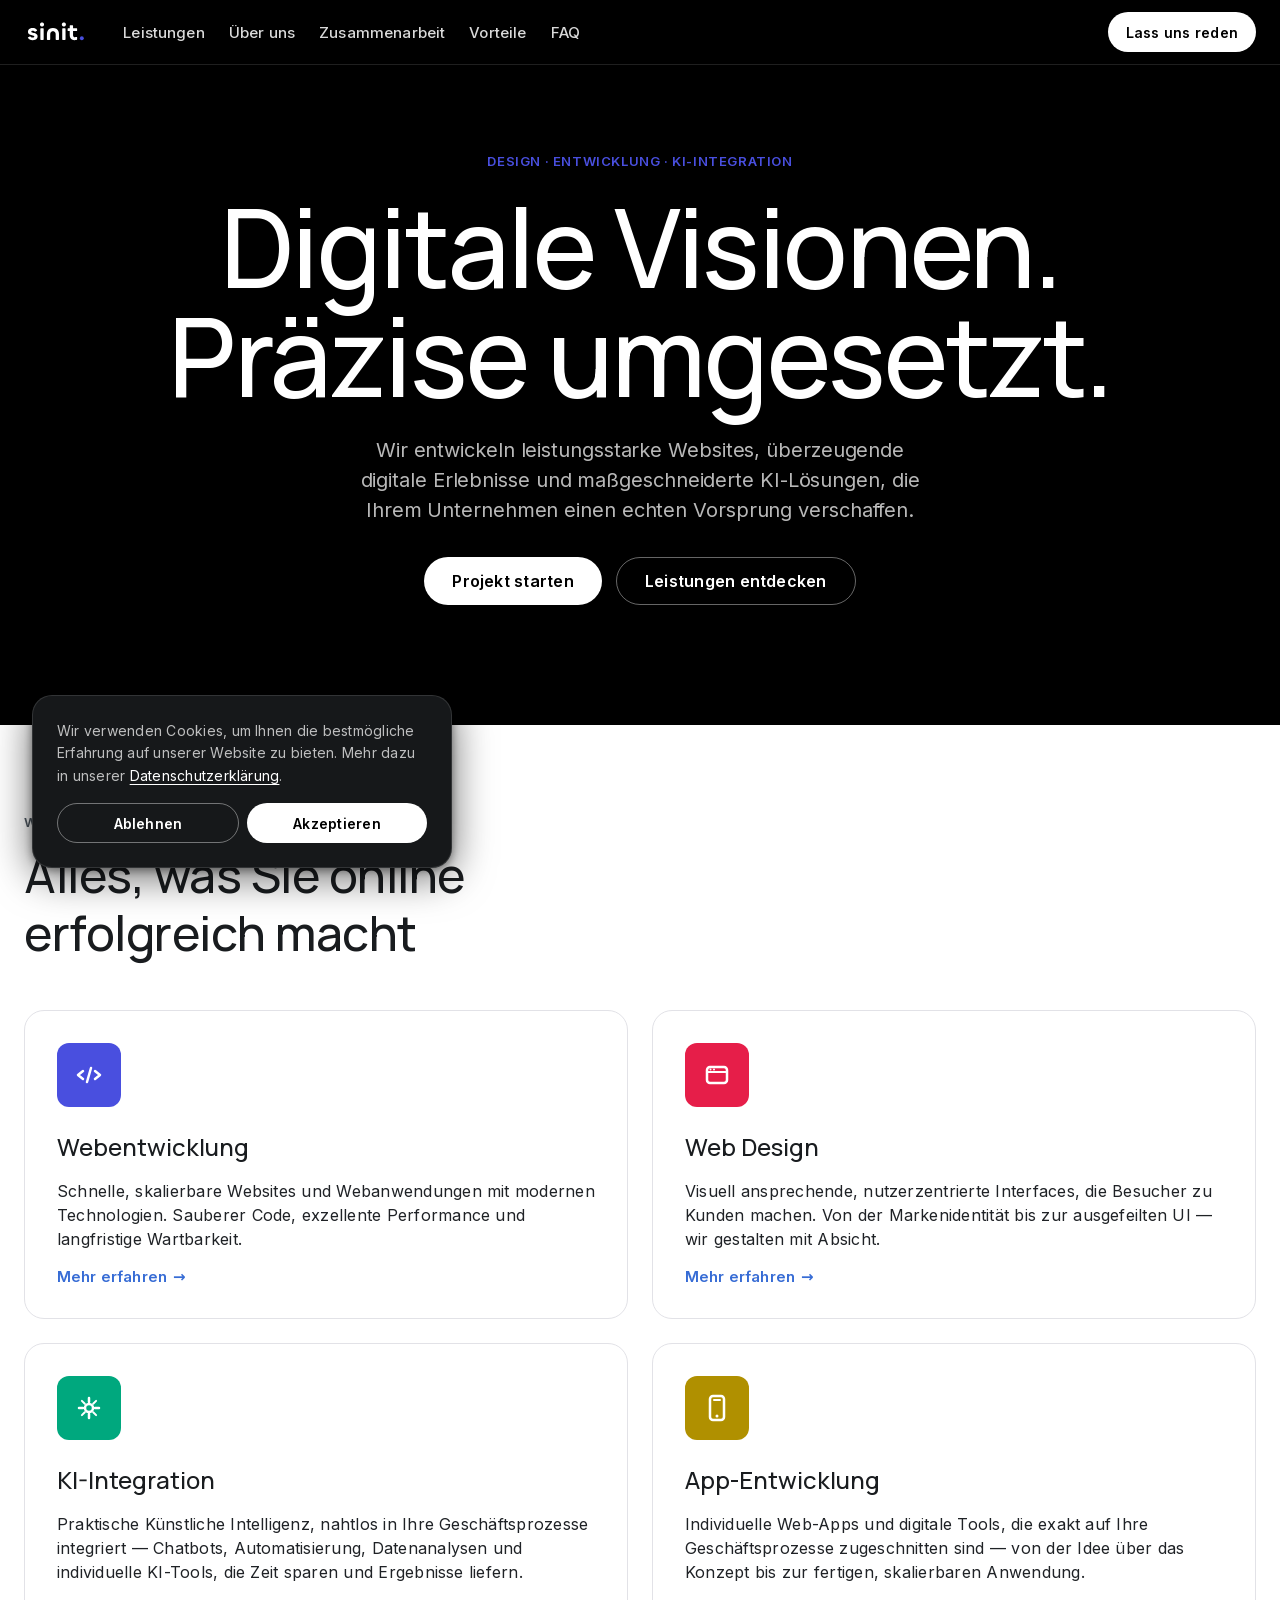
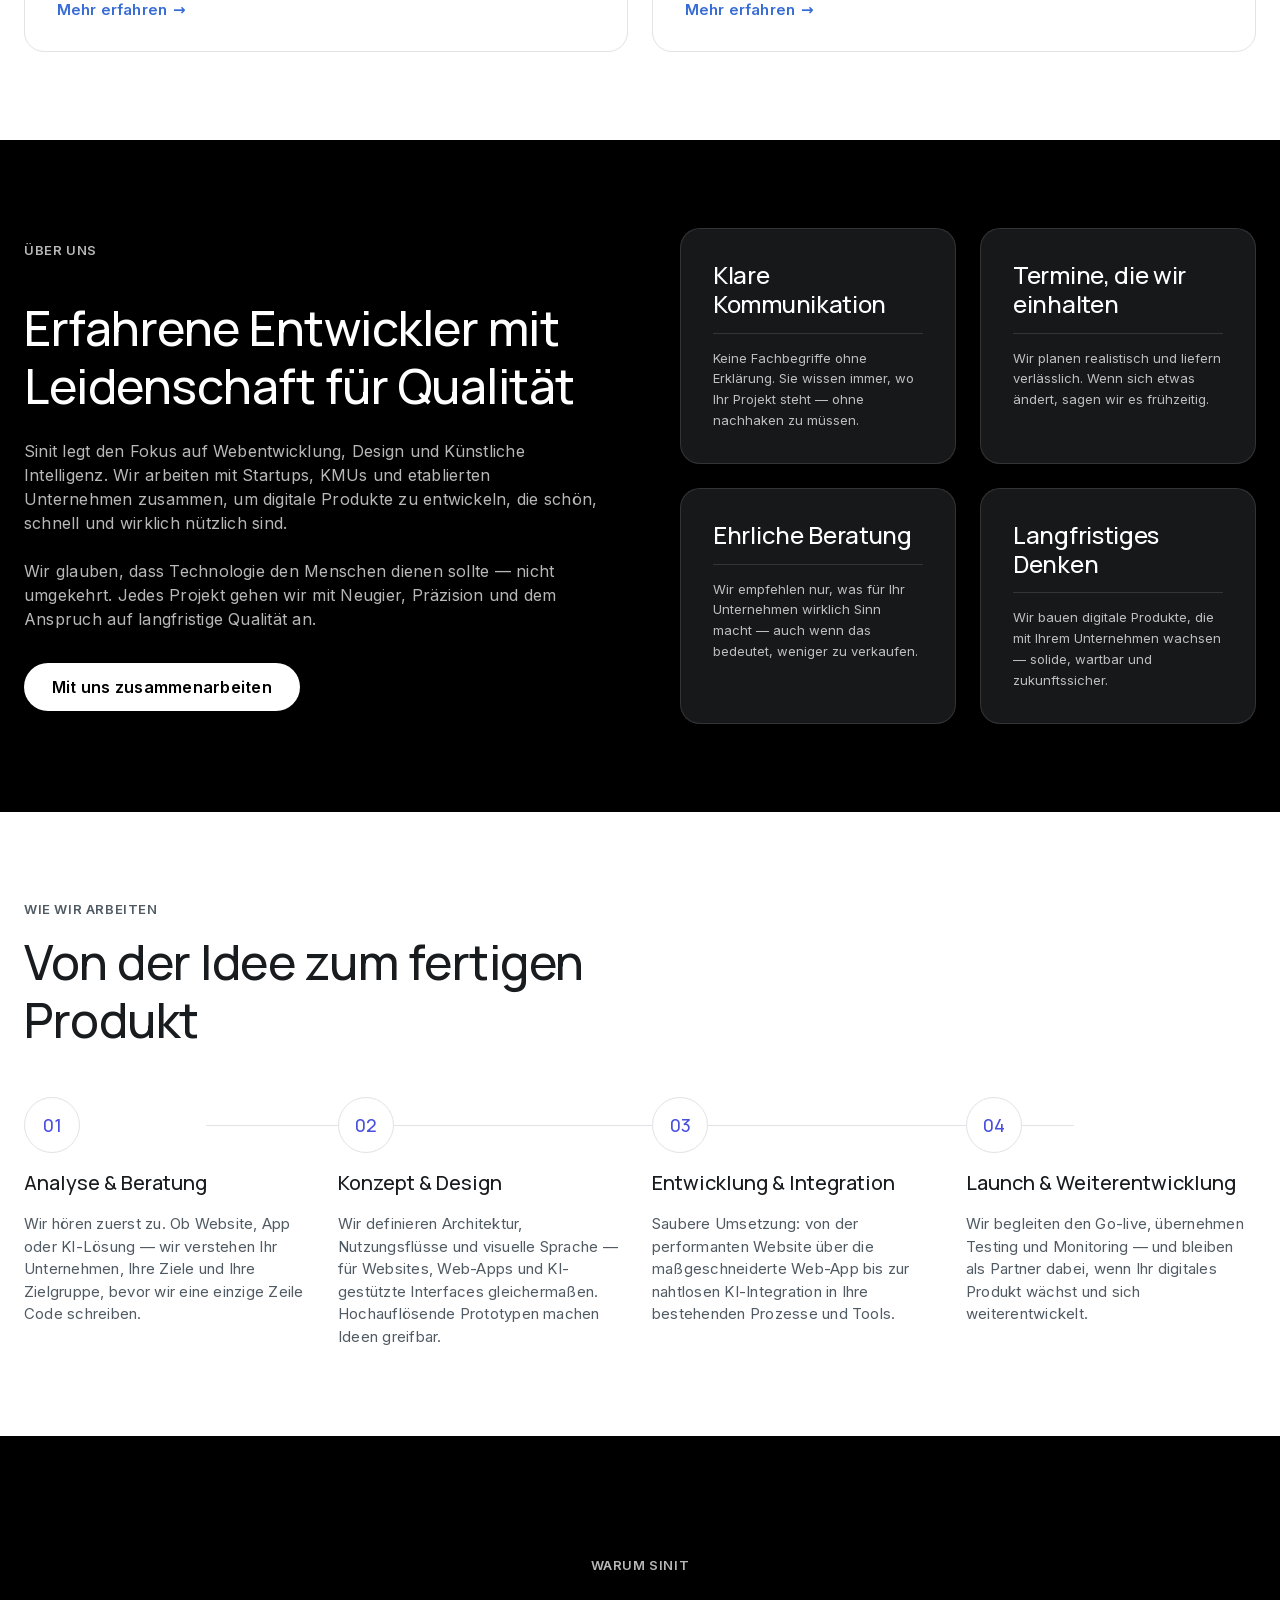
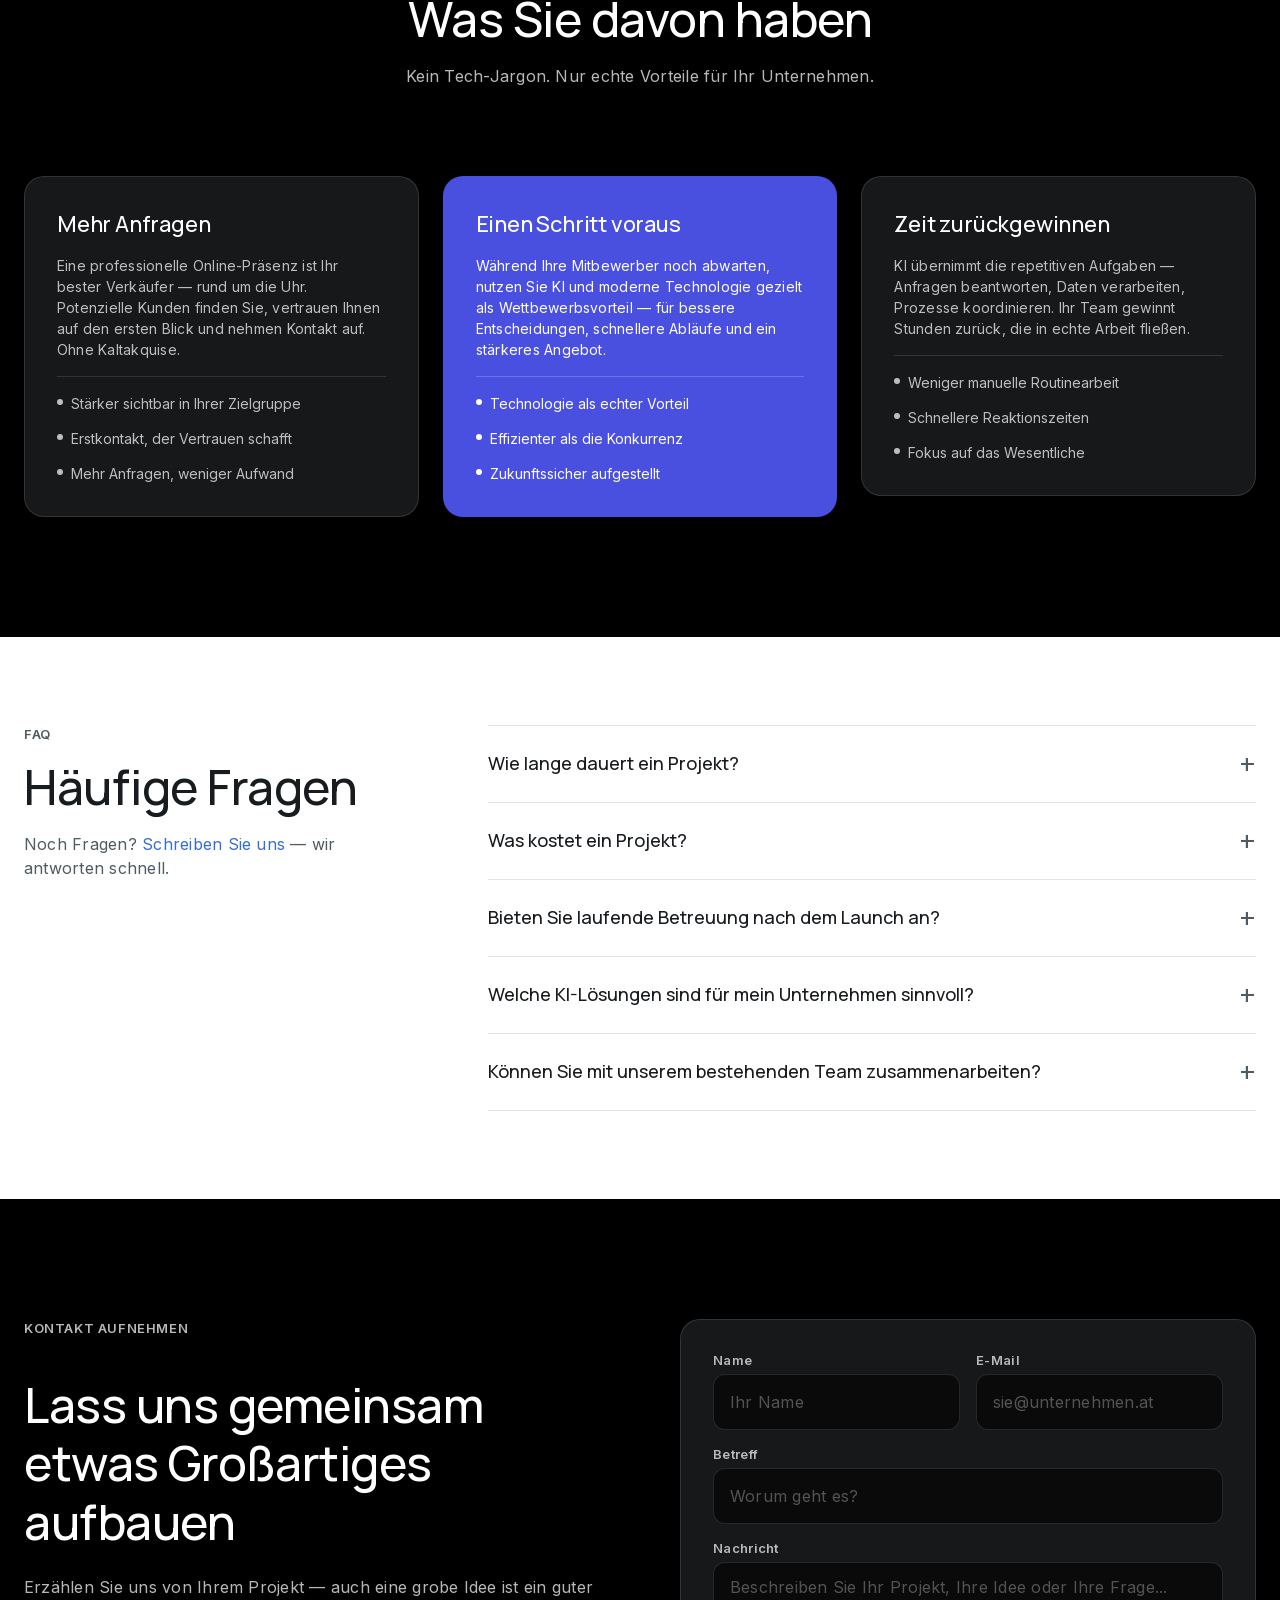
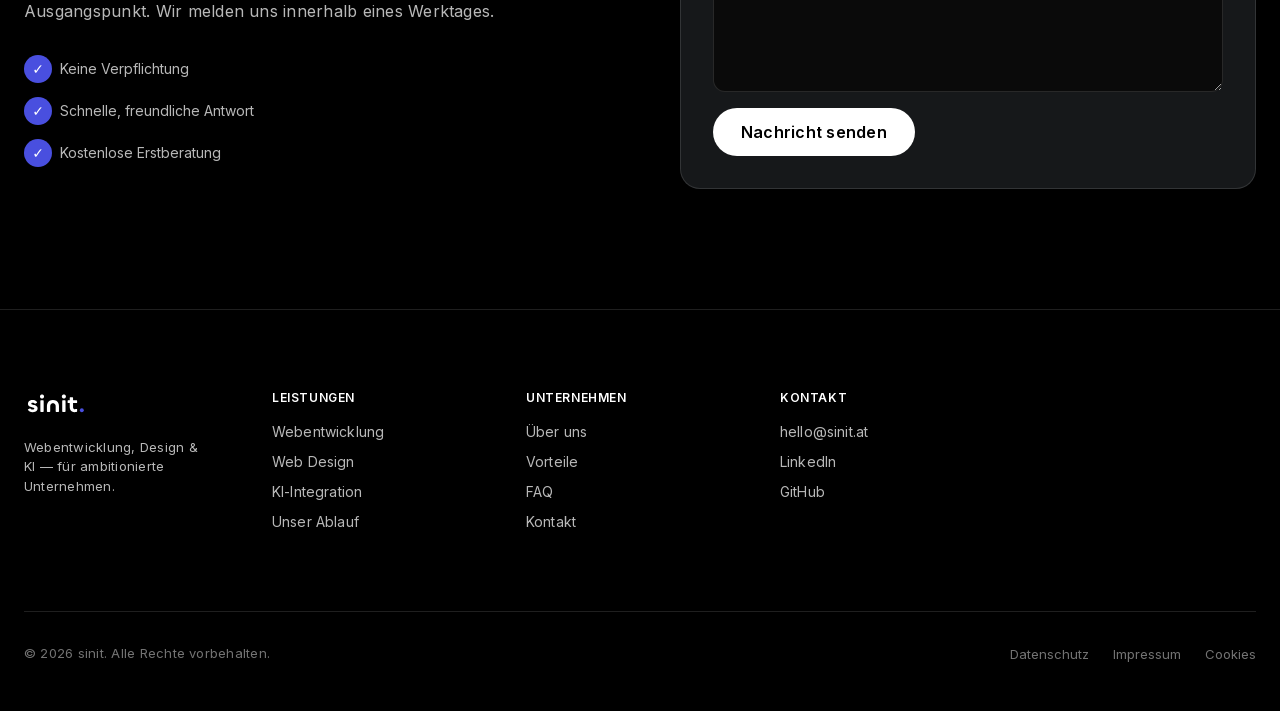
==== commit 369ef06a: "changed title" ====
--- a/index.html
+++ b/index.html
@@ -344,12 +344,12 @@
     <section class="about" id="about" aria-labelledby="about-title">
       <div class="about__inner">
         <div class="about__content animate-fade-up">
-          <p class="eyebrow eyebrow--dark">Wer wir sind</p>
+          <p class="eyebrow eyebrow--dark">Über Uns</p>
           <h2 id="about-title">
-            Ein eingespieltes Team mit Leidenschaft für Qualität
+            Erfahrene Entwickler mit Leidenschaft für Qualität
           </h2>
           <p>
-            sinit ist ein digitales Studio mit Fokus auf Webentwicklung, Design
+            Sinit legt den Fokus auf Webentwicklung, Design
             und Künstliche Intelligenz. Wir arbeiten mit Startups, KMUs und
             etablierten Unternehmen zusammen, um digitale Produkte zu
             entwickeln, die schön, schnell und wirklich nützlich sind.
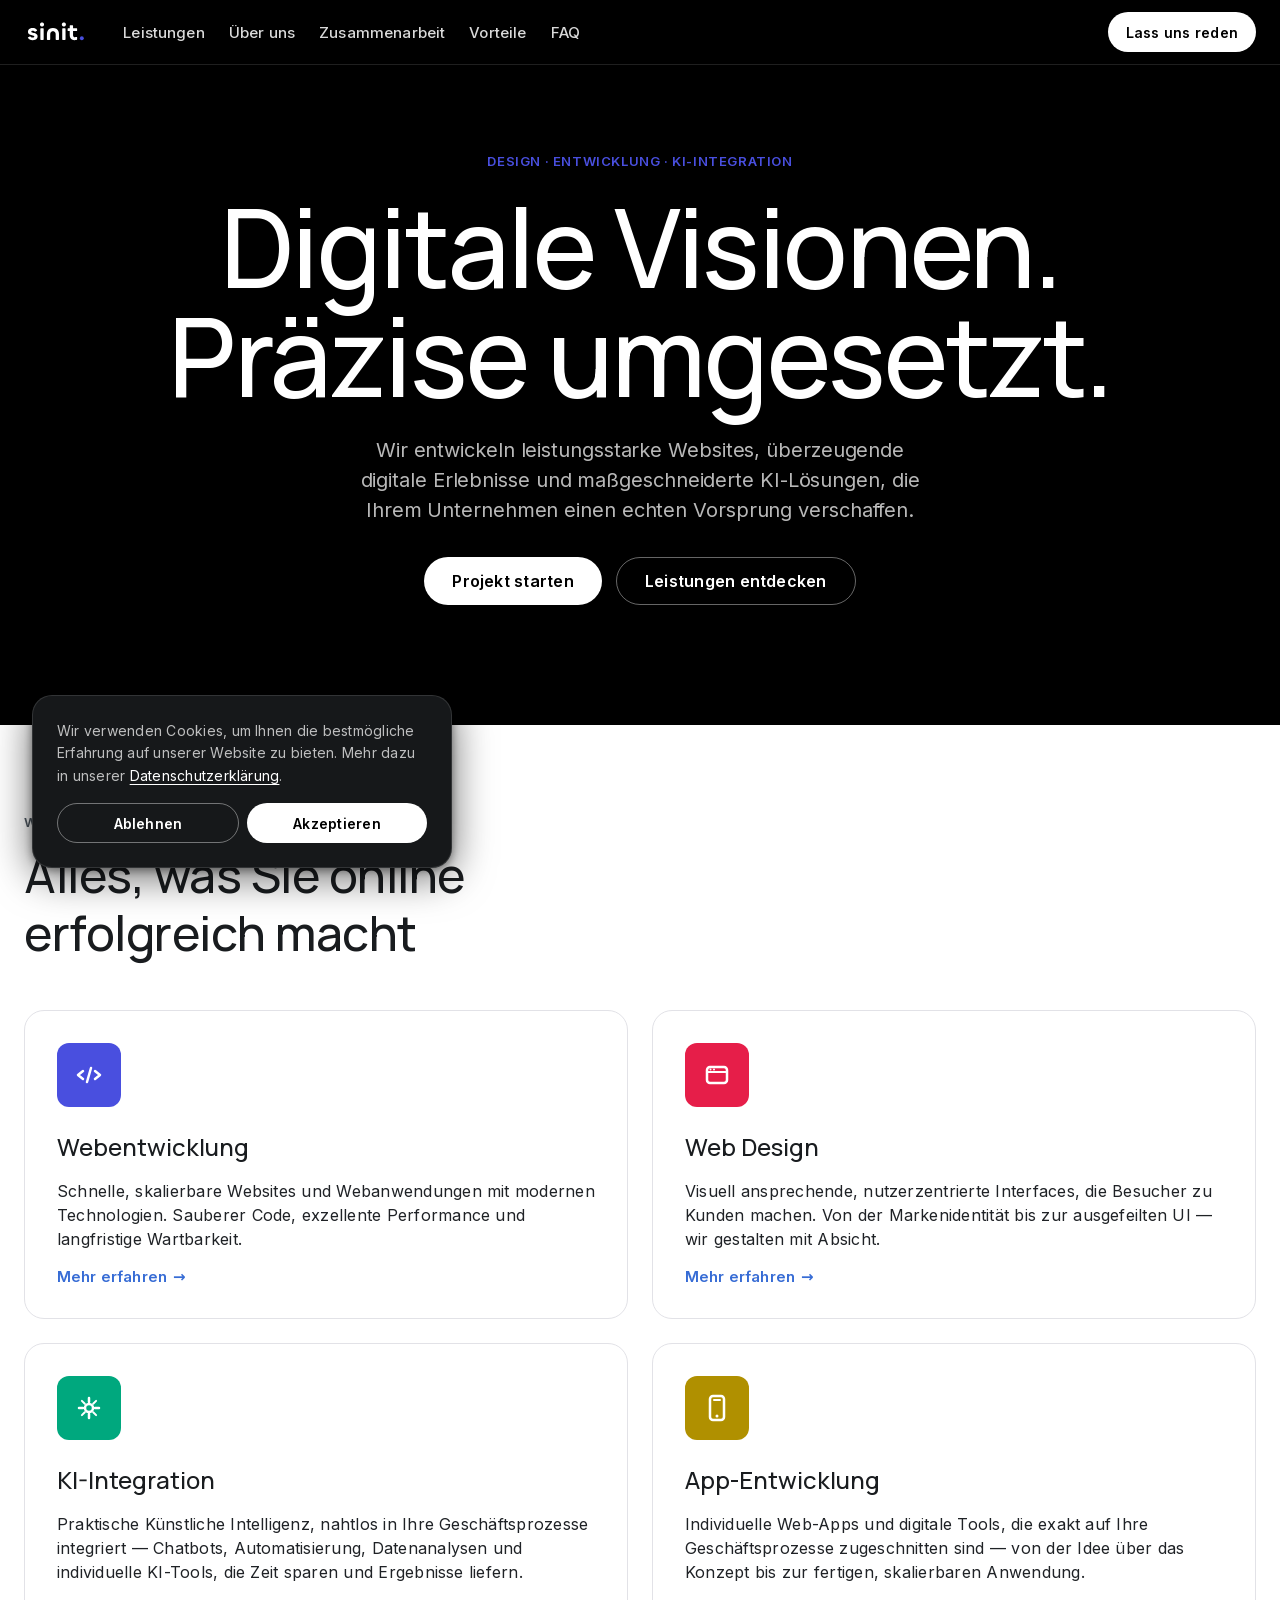
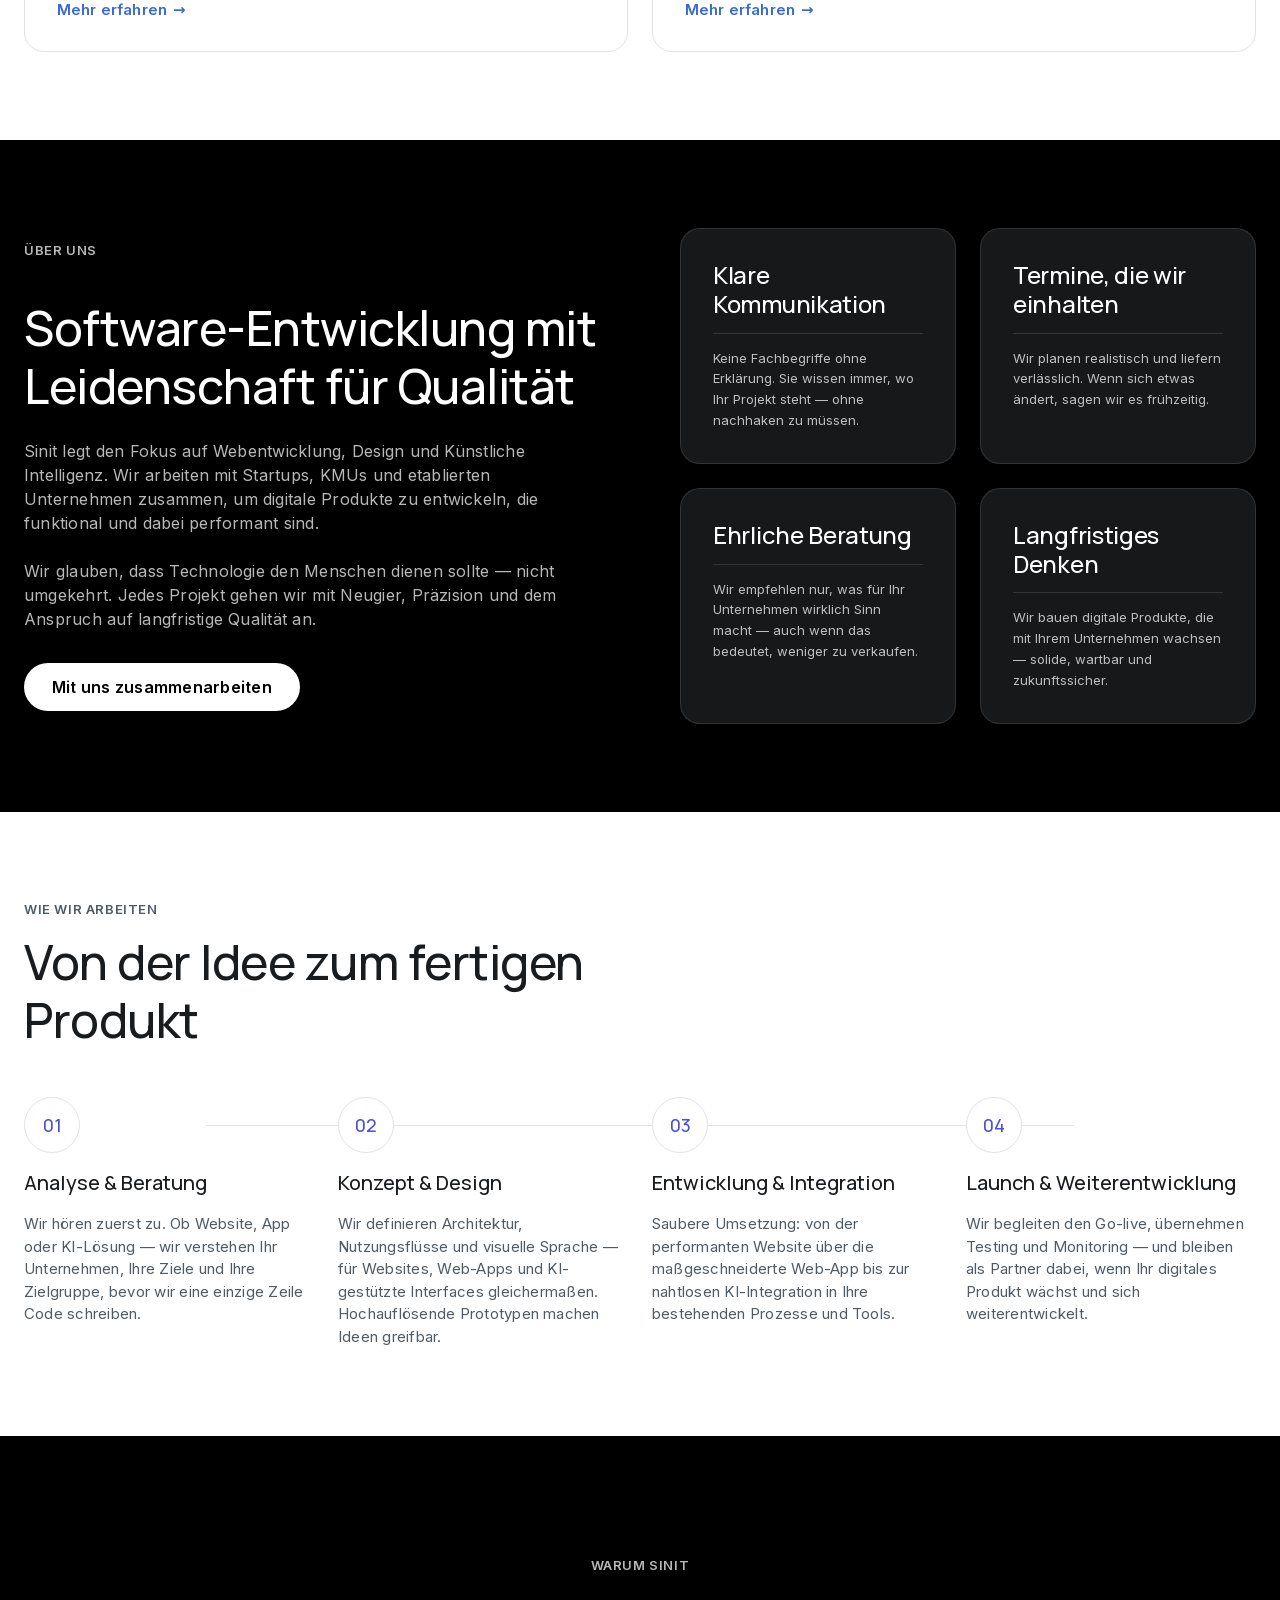
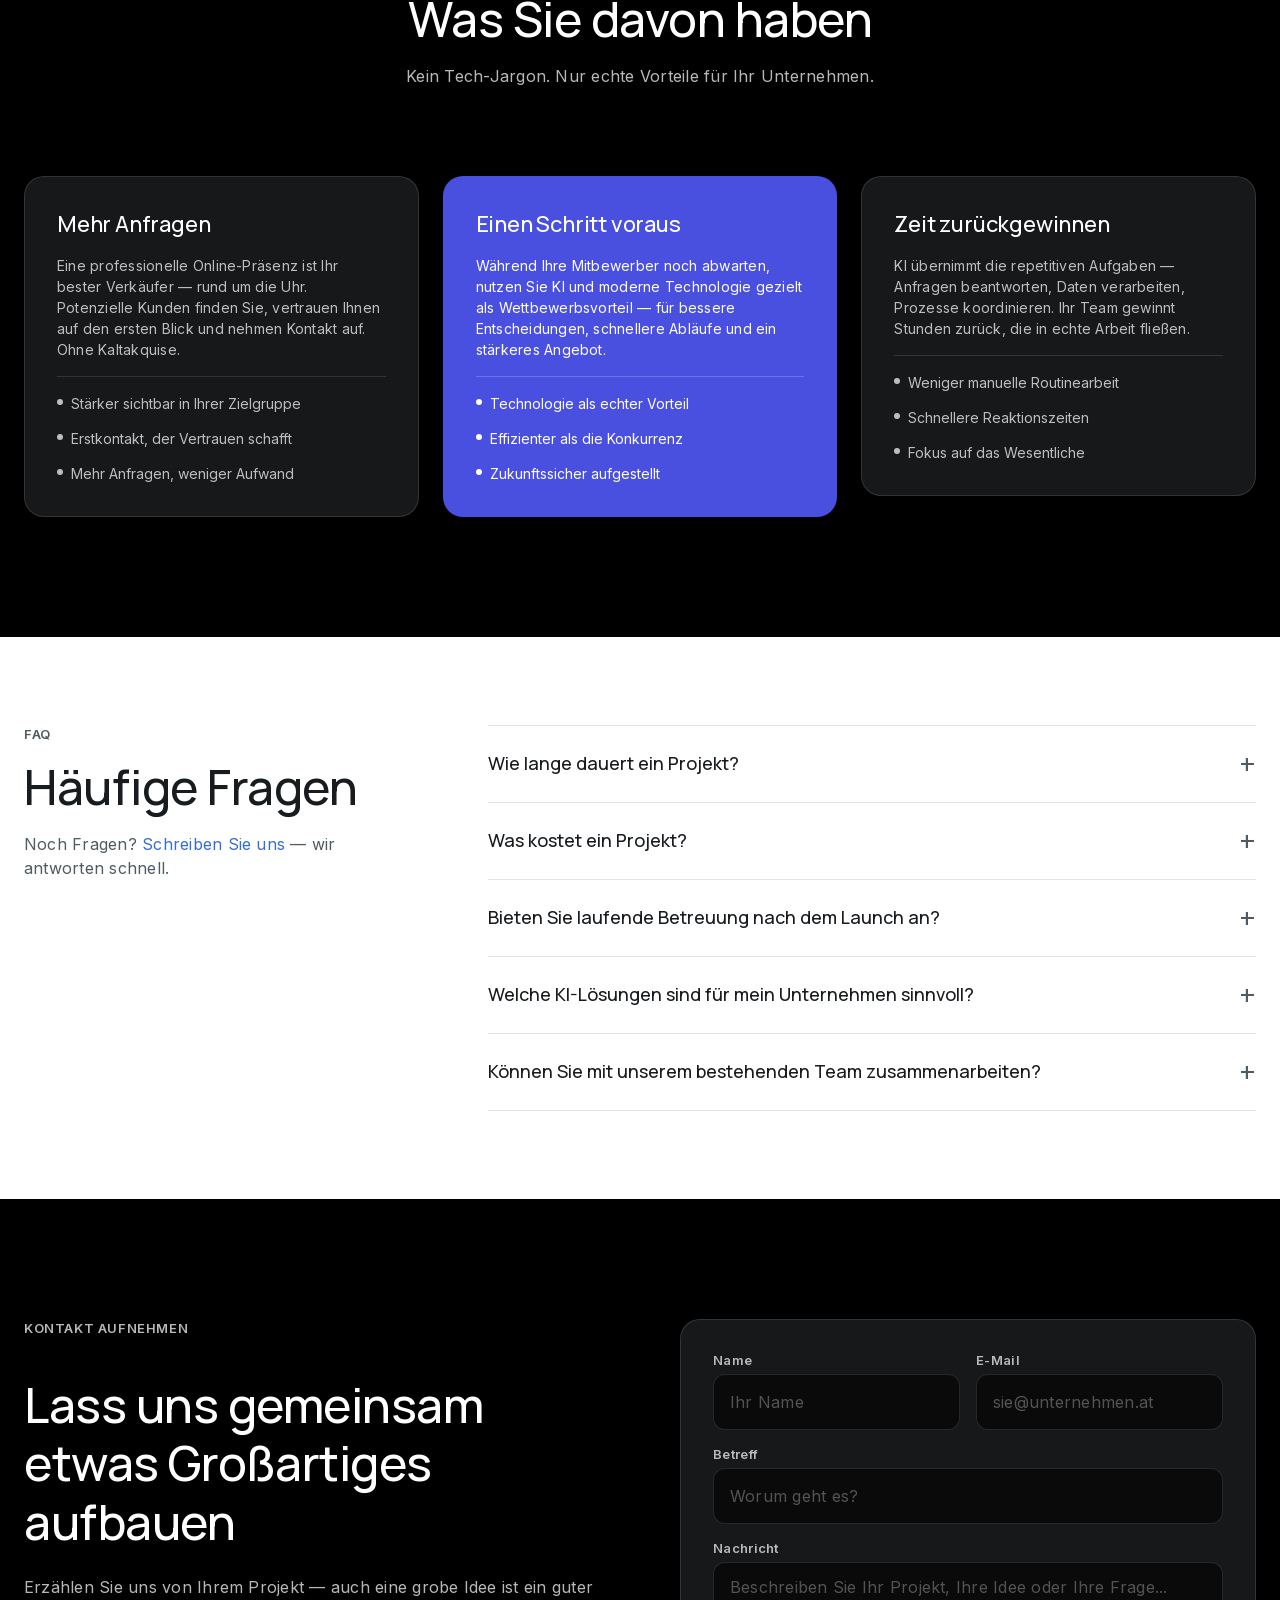
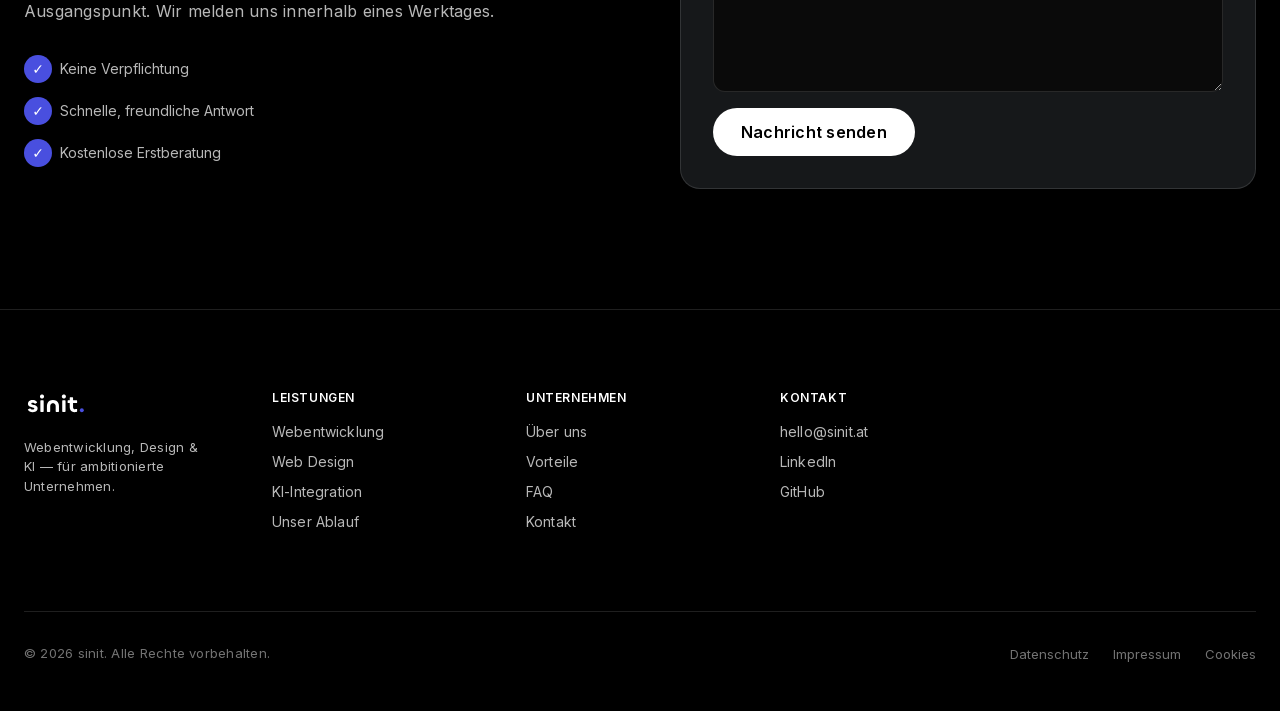
==== commit 8b597240: "text changed" ====
--- a/index.html
+++ b/index.html
@@ -346,13 +346,13 @@
         <div class="about__content animate-fade-up">
           <p class="eyebrow eyebrow--dark">Über Uns</p>
           <h2 id="about-title">
-            Erfahrene Entwickler mit Leidenschaft für Qualität
+            Software-Entwicklung mit Leidenschaft für Qualität
           </h2>
           <p>
             Sinit legt den Fokus auf Webentwicklung, Design
             und Künstliche Intelligenz. Wir arbeiten mit Startups, KMUs und
             etablierten Unternehmen zusammen, um digitale Produkte zu
-            entwickeln, die schön, schnell und wirklich nützlich sind.
+            entwickeln, die funktional und dabei performant sind.
           </p>
           <p>
             Wir glauben, dass Technologie den Menschen dienen sollte — nicht
@@ -389,9 +389,6 @@
       </div>
     </section>
 
-    <!-- ===================================================================
-       PROCESS
-    ==================================================================== -->
     <section class="process" id="process" aria-labelledby="process-title">
       <div class="container">
         <div class="process__header animate-fade-up">
@@ -443,9 +440,6 @@
       </div>
     </section>
 
-    <!-- ===================================================================
-       VORTEILE
-    ==================================================================== -->
     <section class="pricing" id="vorteile" aria-labelledby="vorteile-title">
       <div class="pricing__header animate-fade-up">
         <p class="eyebrow eyebrow--dark">Warum sinit</p>
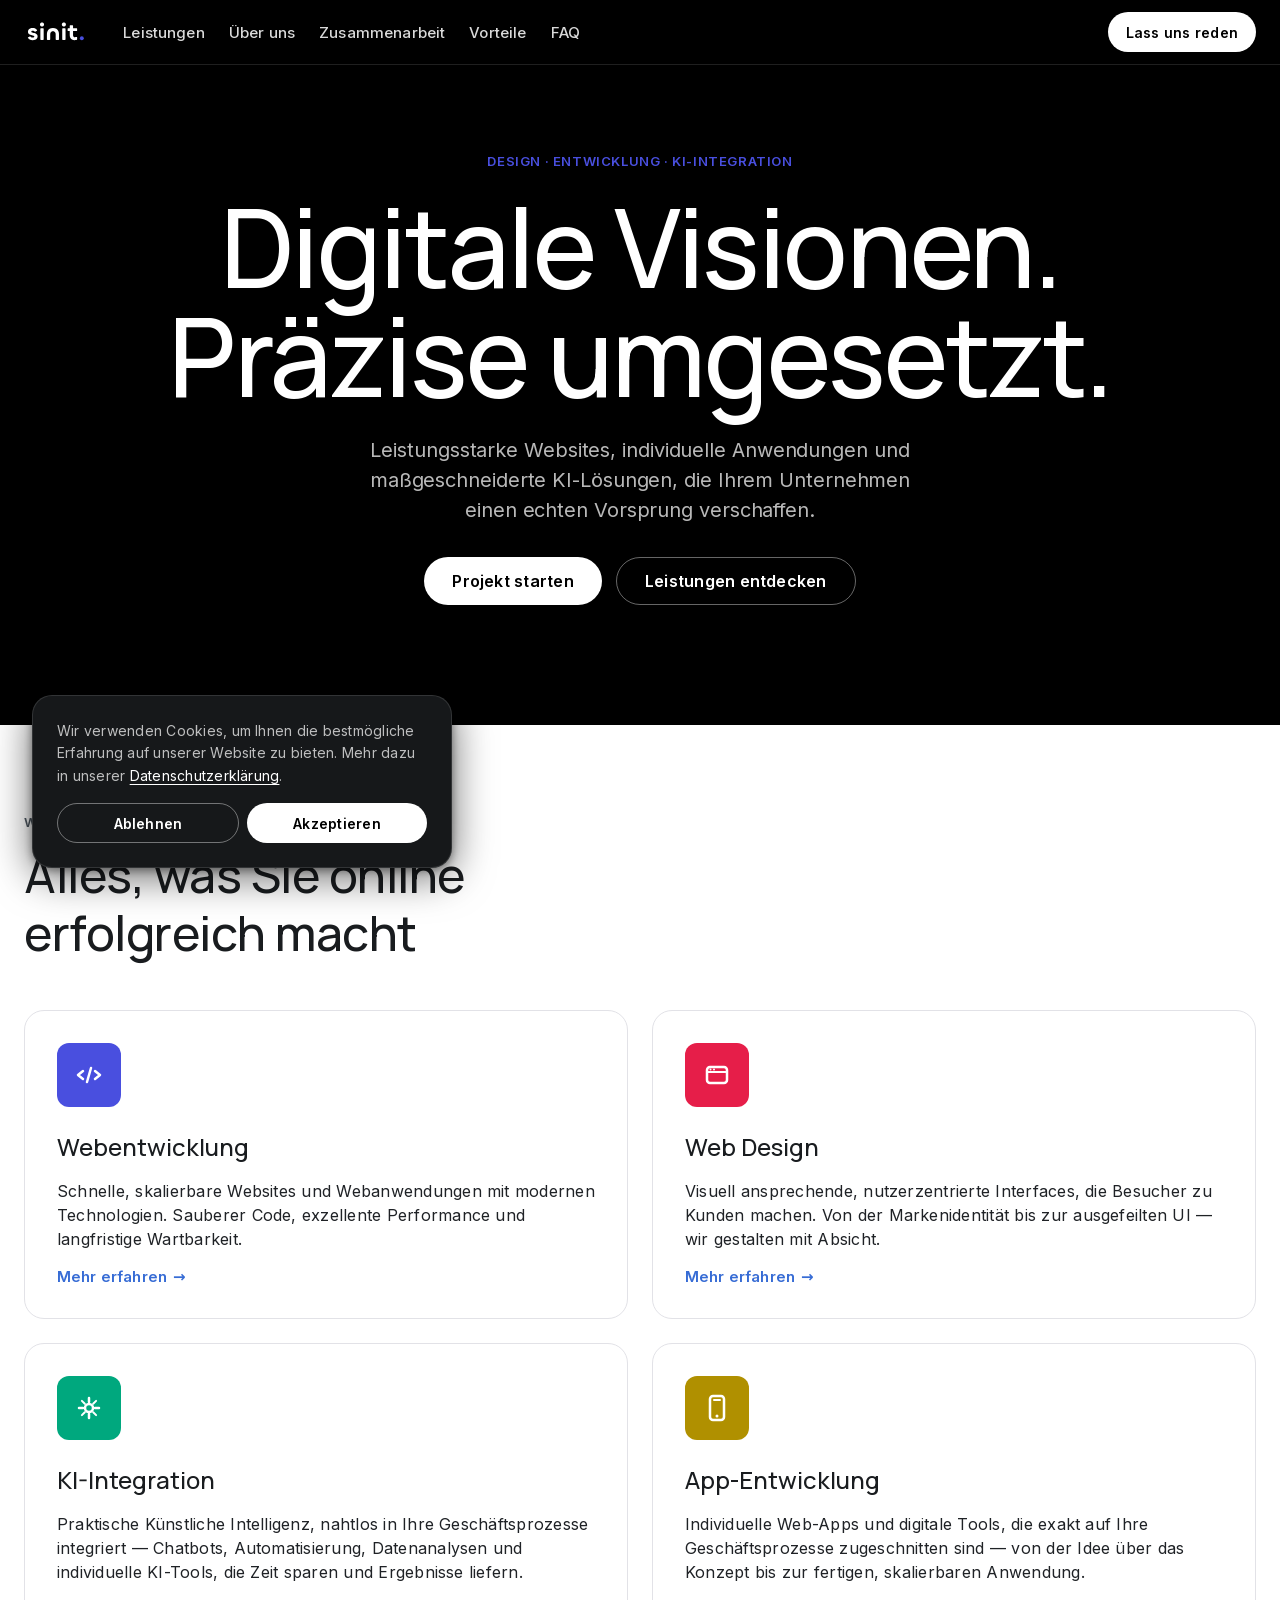
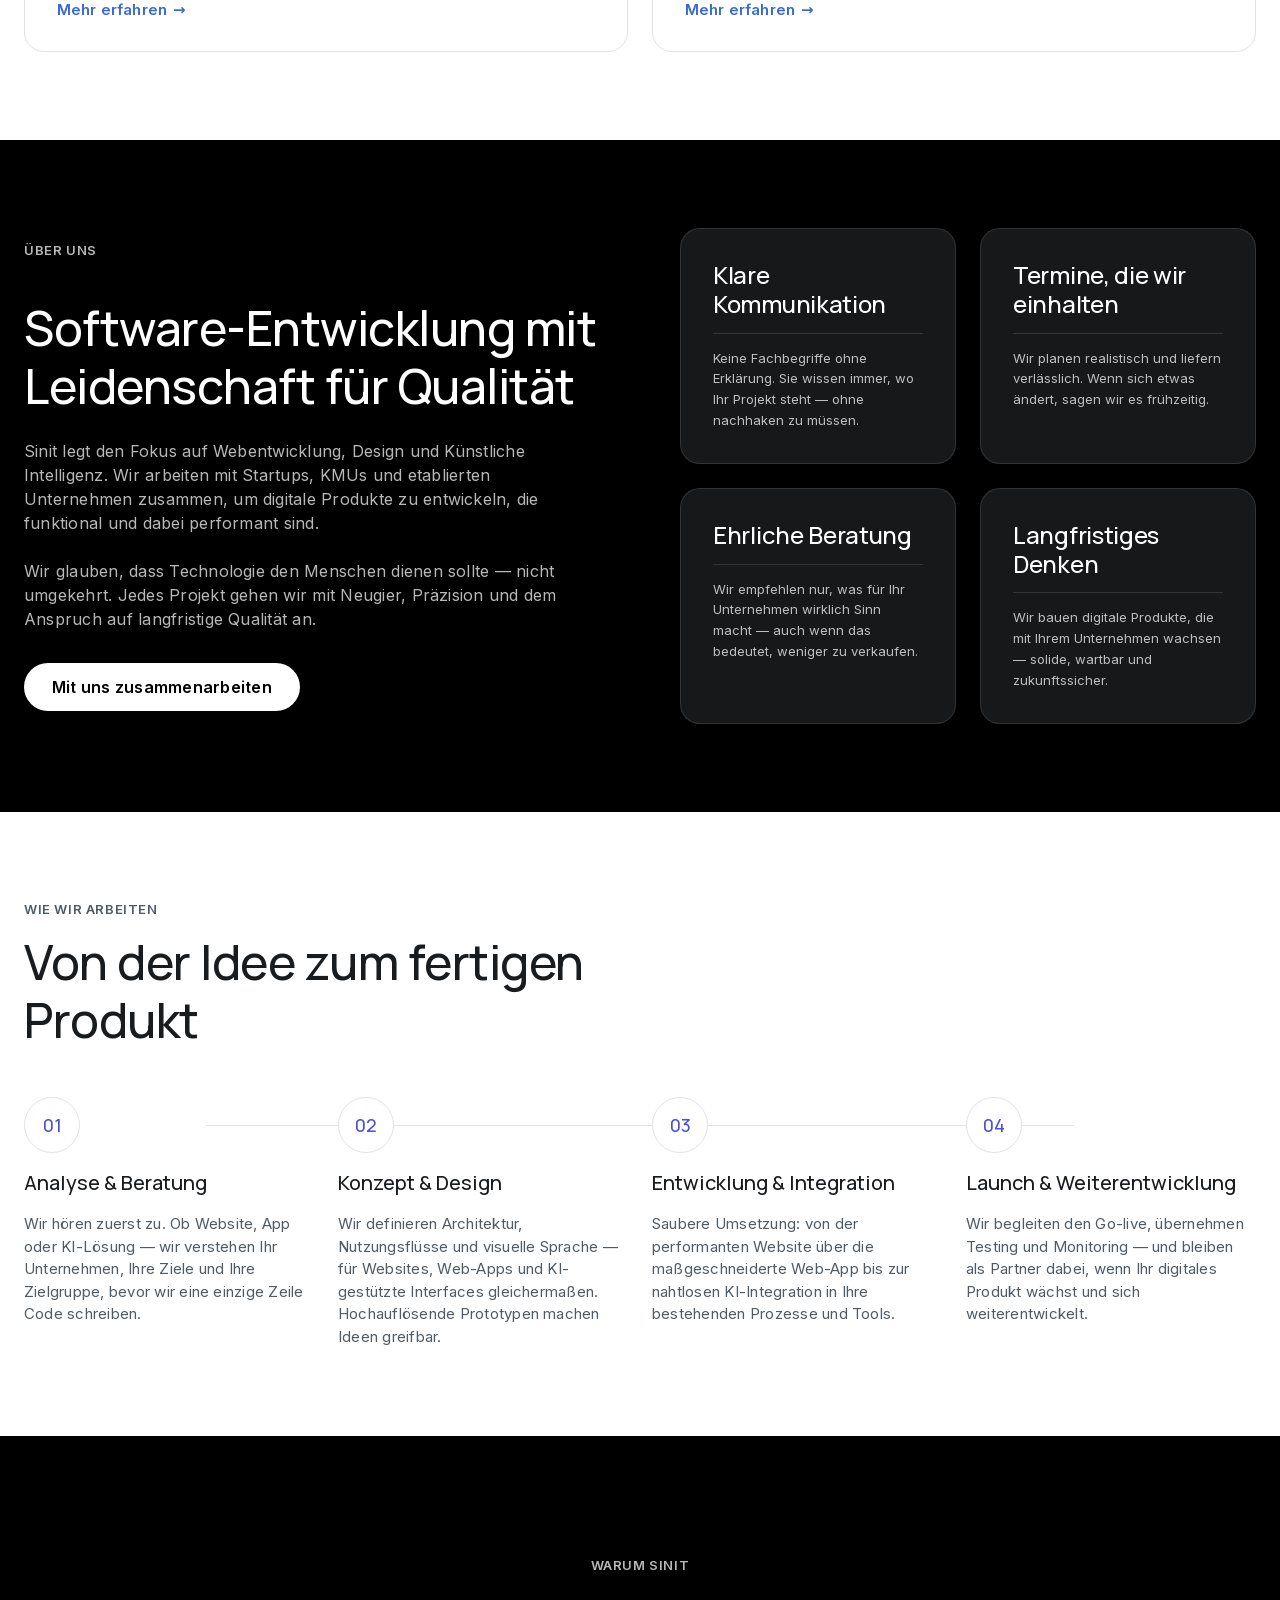
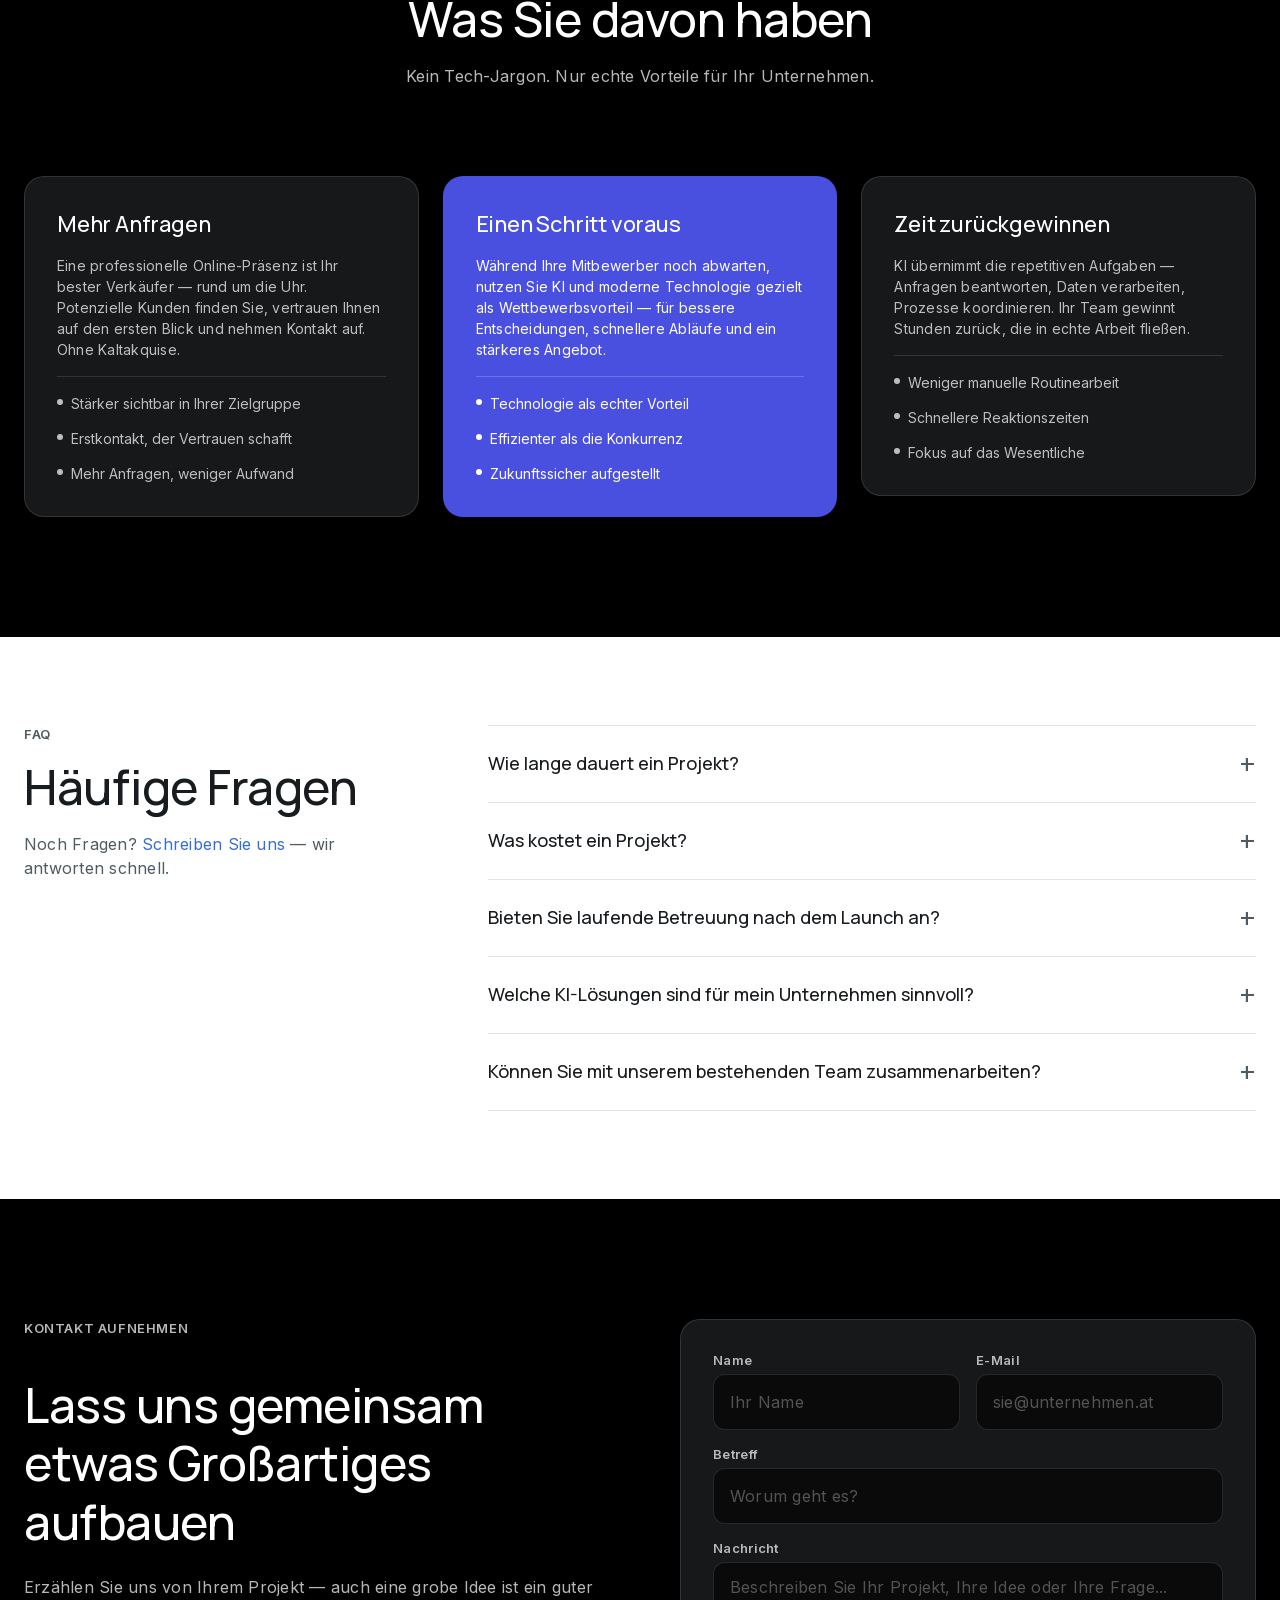
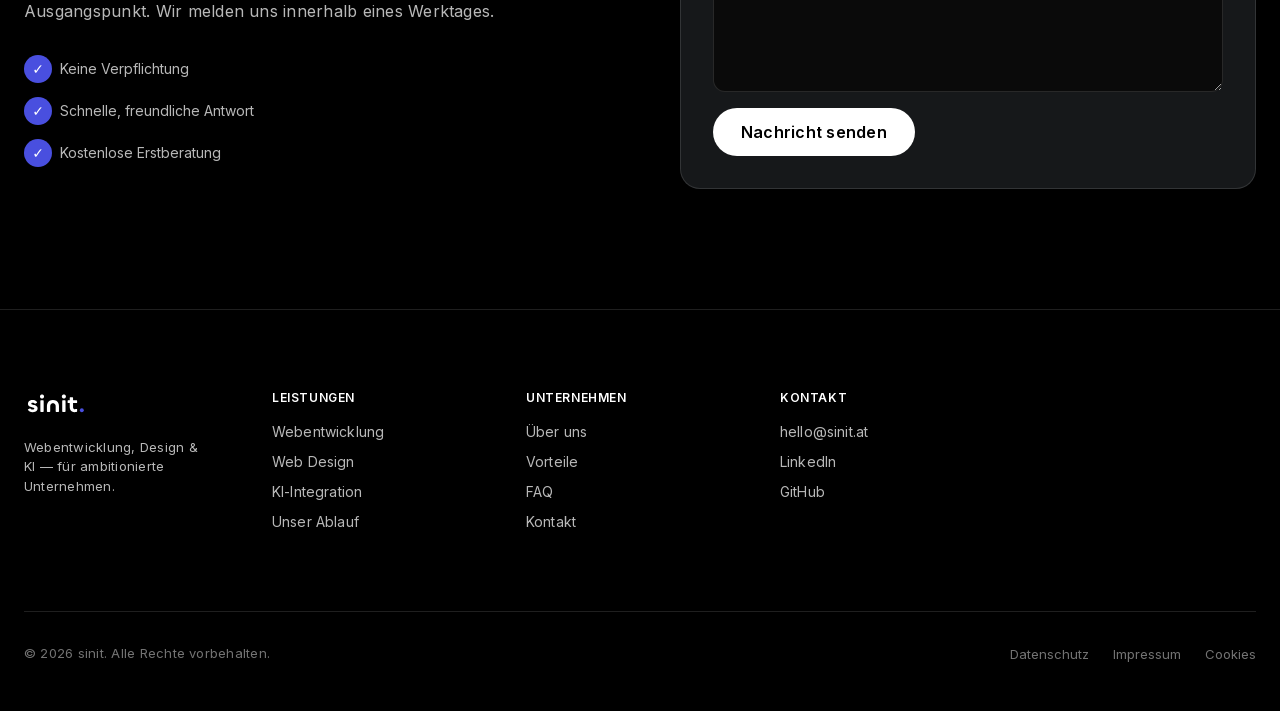
==== commit b3d9043f: "changed hero text" ====
--- a/index.html
+++ b/index.html
@@ -12,18 +12,13 @@
 
     <link rel="icon" type="image/svg+xml" href="assets/logo-s-glyph.svg" />
 
-    <!-- Google Fonts -->
     <link
       rel="stylesheet"
     />
 
-    <!-- Compiled SCSS -->
     <link rel="stylesheet" href="scss/main.css" />
   </head>
   <body>
-    <!-- ===================================================================
-       NAVBAR
-    ==================================================================== -->
     <header class="navbar" role="banner">
       <div class="navbar__inner">
         <a href="#" class="navbar__brand" aria-label="sinit Startseite">
@@ -64,7 +59,6 @@
         </button>
       </div>
 
-      <!-- Mobile drawer -->
       <div
         class="navbar__drawer"
         id="mobile-drawer"
@@ -86,10 +80,6 @@
         </div>
       </div>
     </header>
-
-    <!-- ===================================================================
-       HERO
-    ==================================================================== -->
     <section class="hero" aria-labelledby="hero-title">
       <div class="hero__inner">
         <div class="hero__left">
@@ -102,8 +92,7 @@
           </h1>
 
           <p class="hero__subtitle">
-            Wir entwickeln leistungsstarke Websites, überzeugende digitale
-            Erlebnisse und maßgeschneiderte KI-Lösungen, die Ihrem Unternehmen
+            Leistungsstarke Websites, individuelle Anwendungen und maßgeschneiderte KI-Lösungen, die Ihrem Unternehmen
             einen echten Vorsprung verschaffen.
           </p>
 
